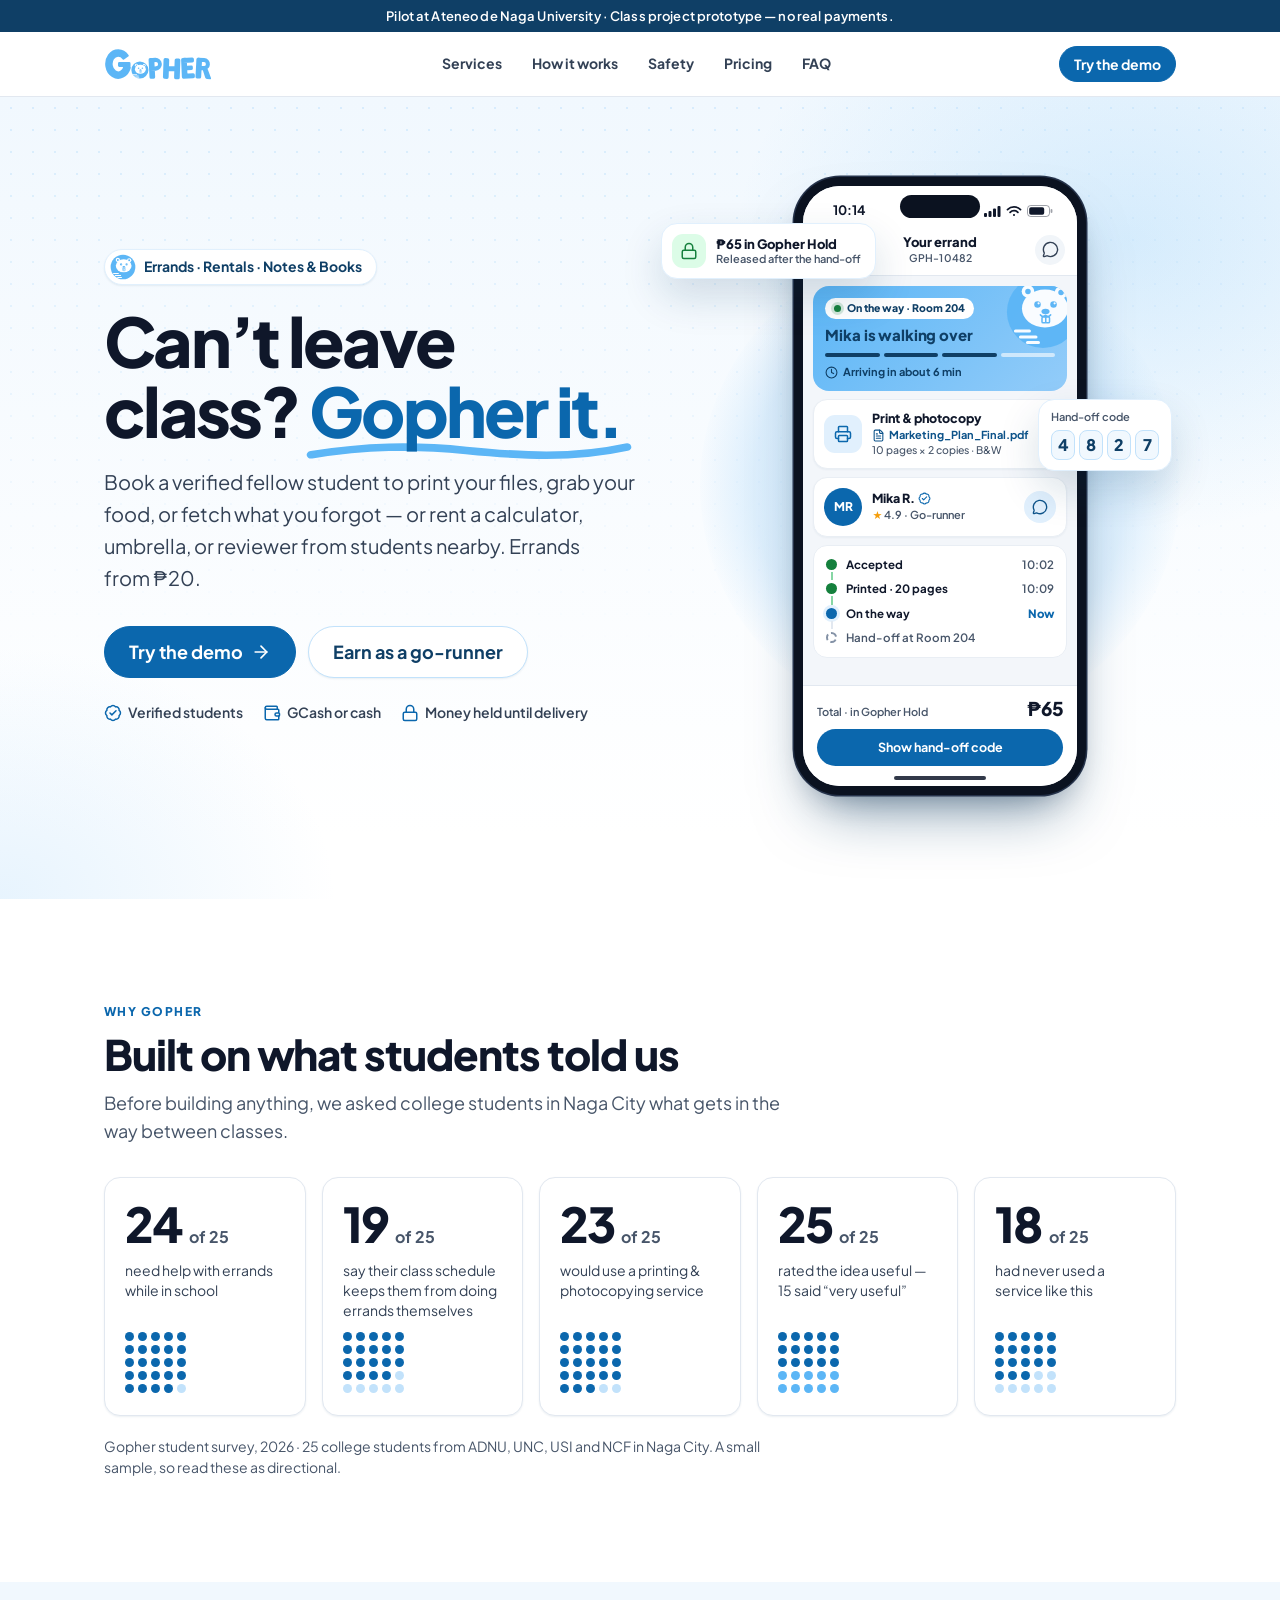
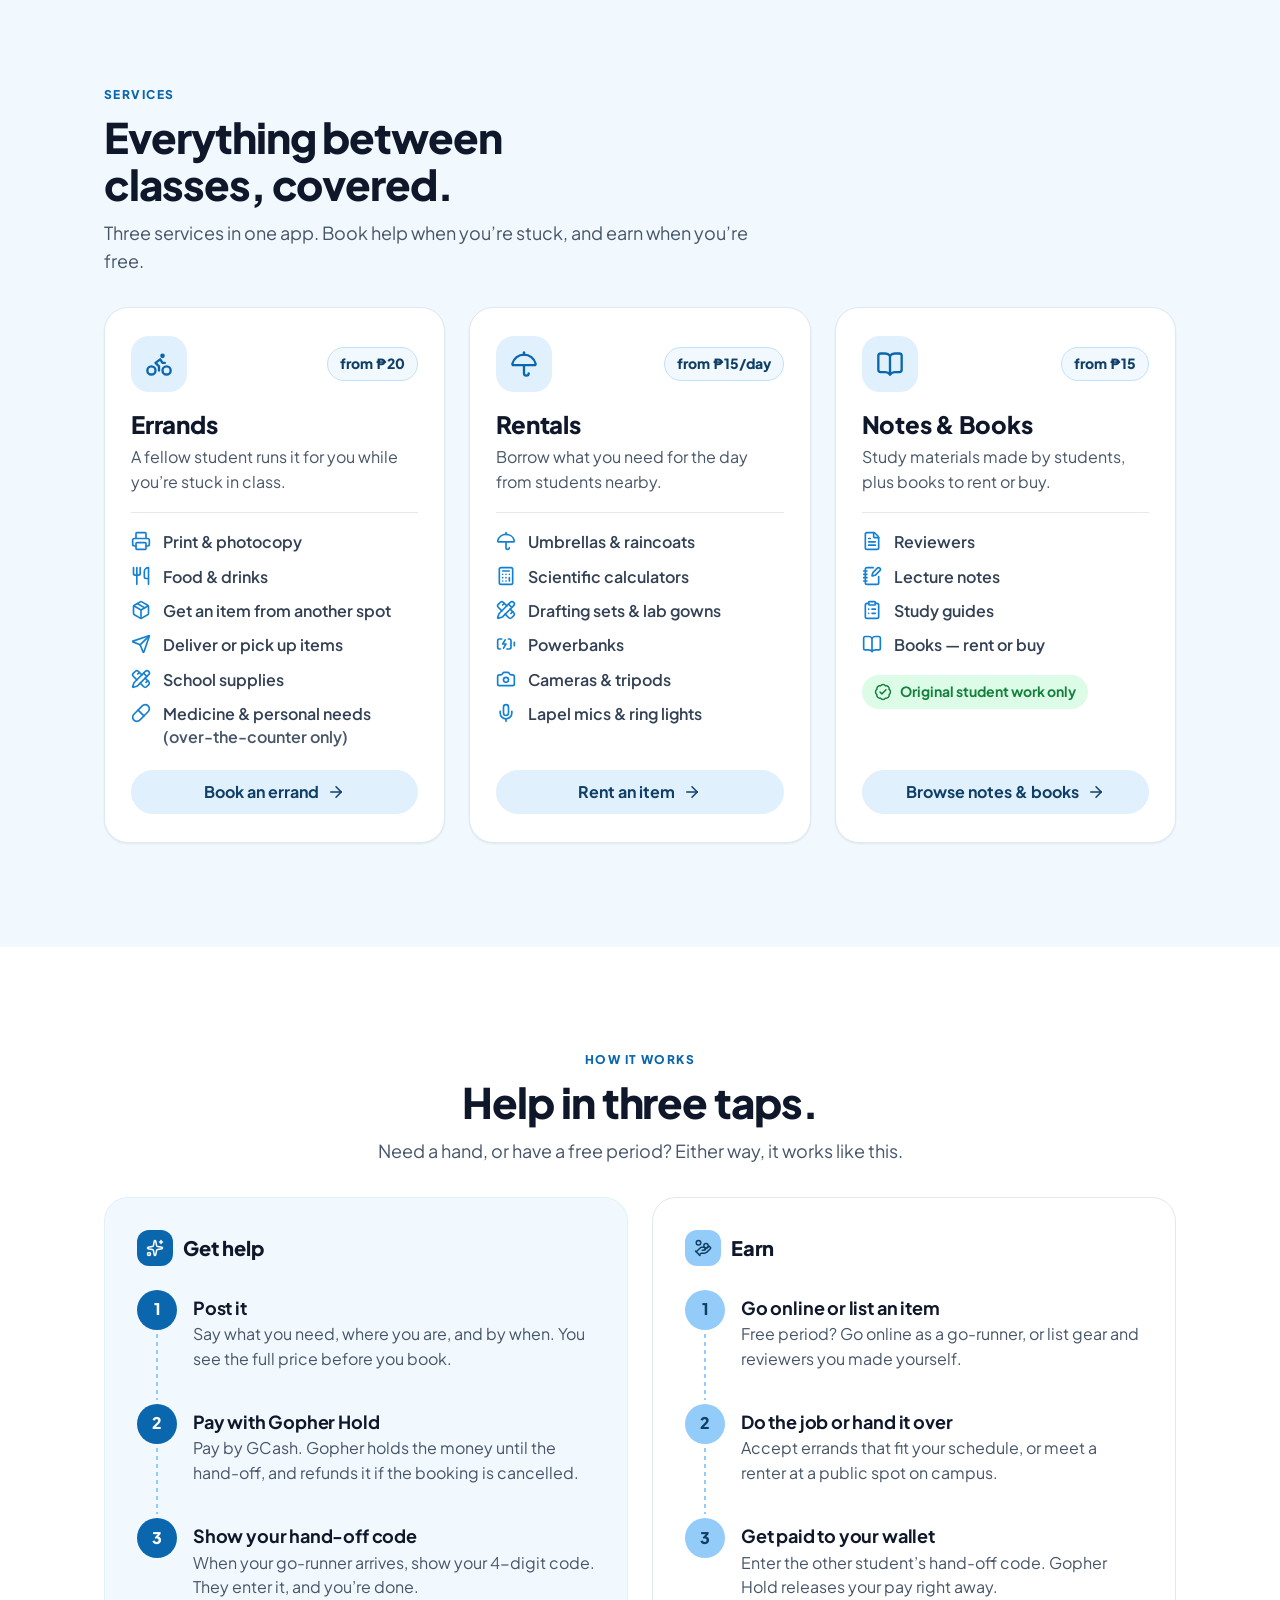
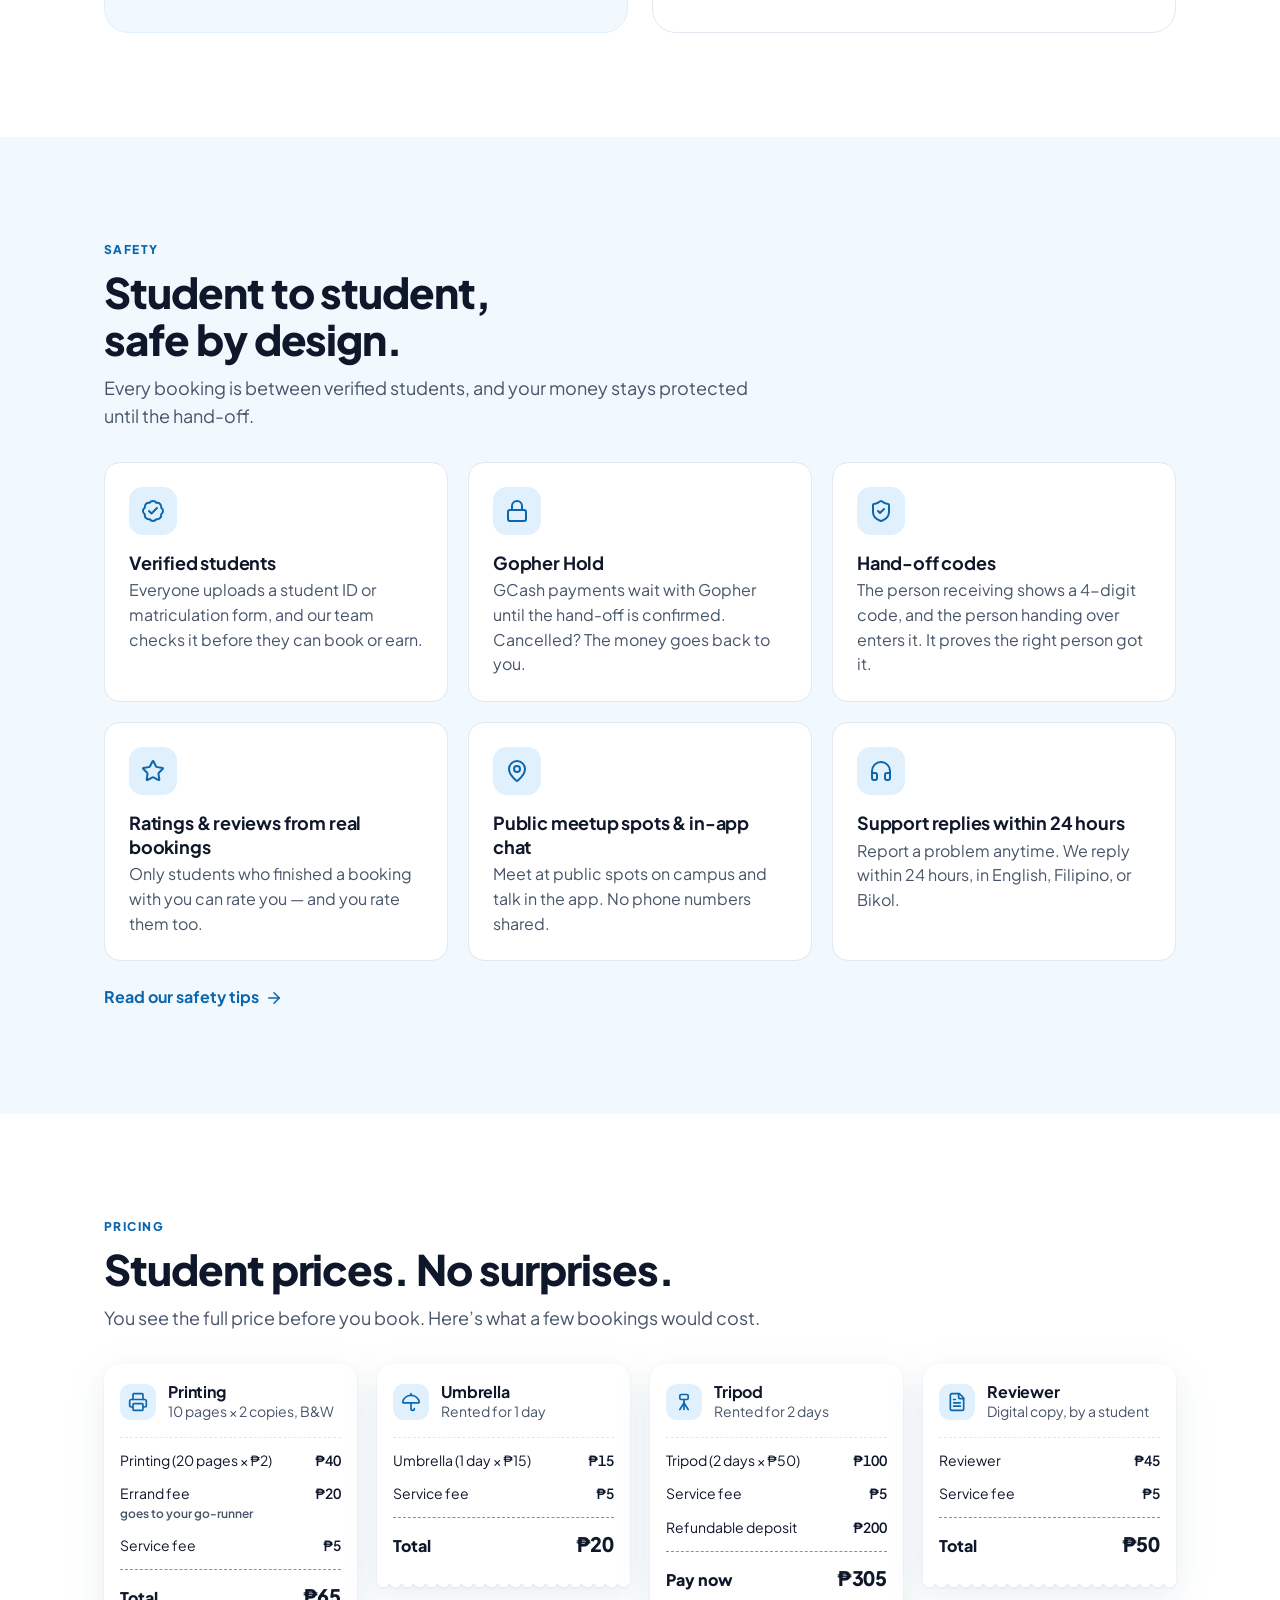
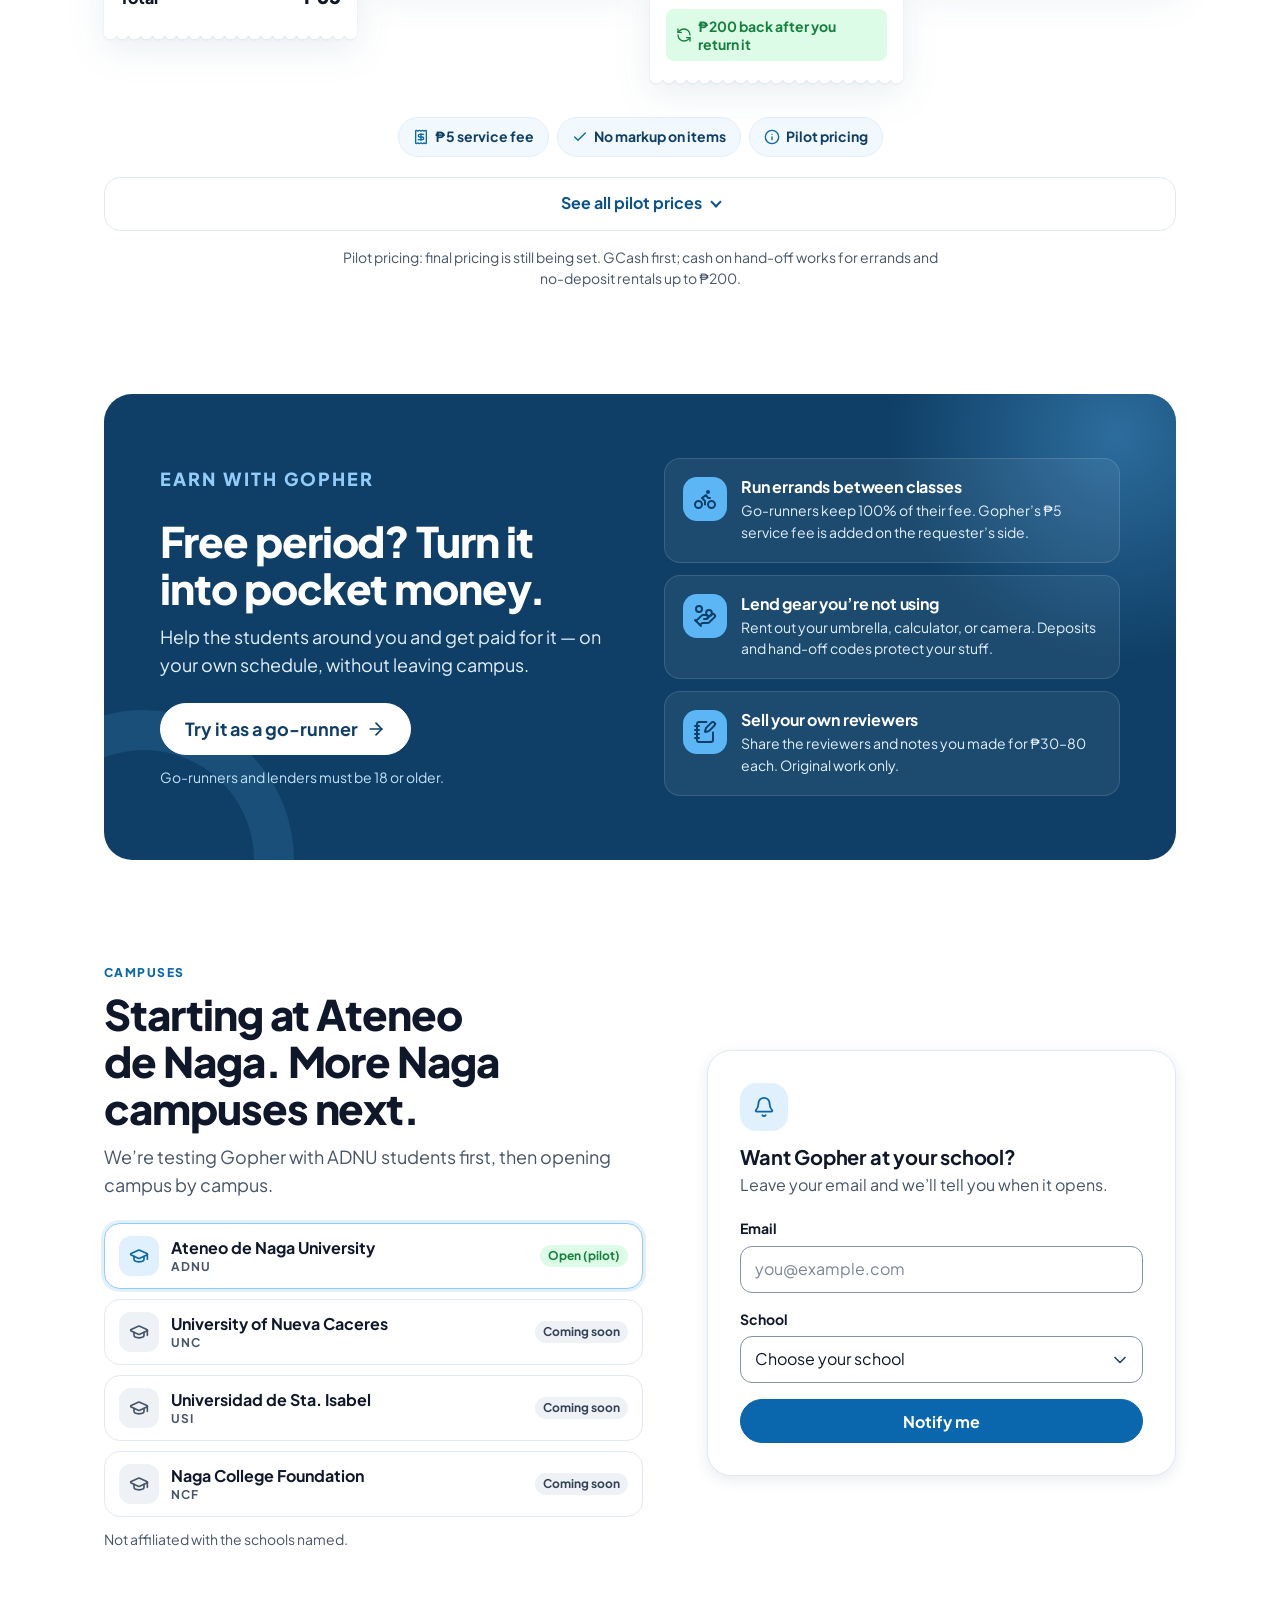
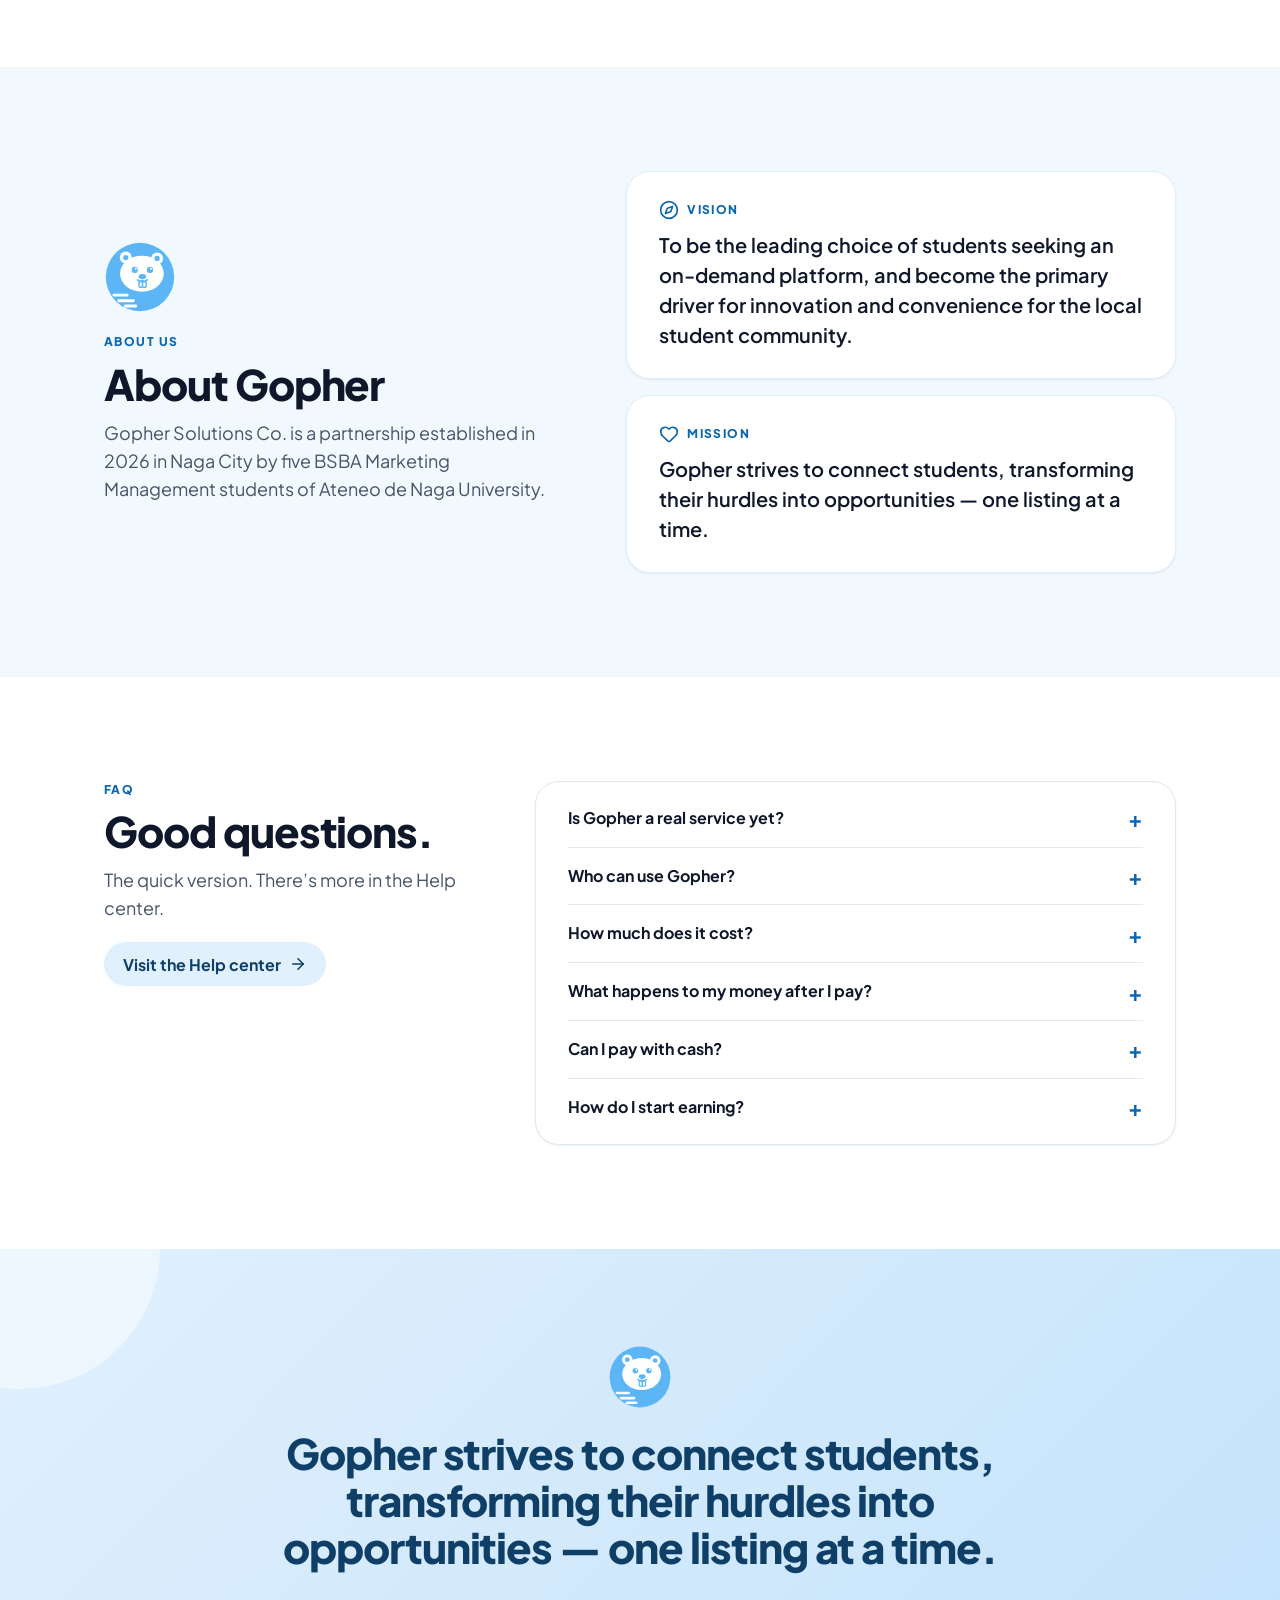
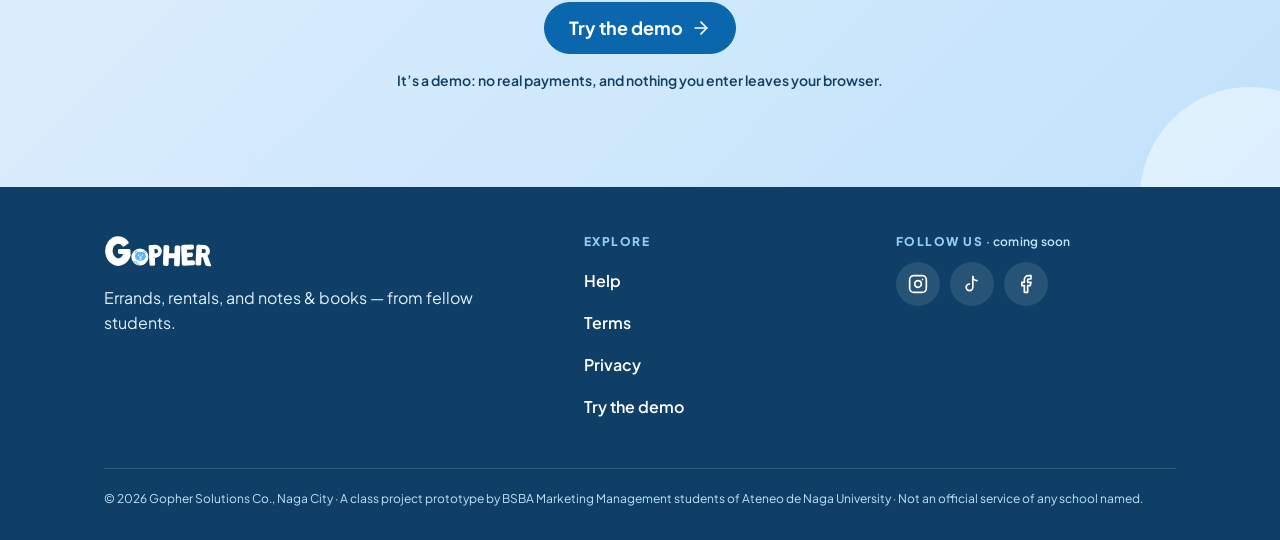
==== index.html @ 2f509bd2 "Add Gopher website and clickable demo Landing page, help center, sample Terms and Privacy (RA 10173)" ====
<!doctype html>
<html lang="en">
<head>
  <meta charset="utf-8">
  <meta name="viewport" content="width=device-width, initial-scale=1, viewport-fit=cover">
  <title>Gopher — errands, rentals &amp; reviewers from fellow students</title>
  <meta name="description" content="Can’t leave class? Book a verified fellow student to print your files, grab your food, or fetch what you forgot — or rent a calculator, umbrella, or reviewer from students nearby. Errands from ₱20. A class project prototype from Naga City.">
  <meta name="theme-color" content="#5CB6F6">
  <meta property="og:type" content="website">
  <meta property="og:site_name" content="Gopher">
  <meta property="og:title" content="Gopher — errands, rentals &amp; reviewers from fellow students">
  <meta property="og:description" content="Book a verified fellow student to print, grab food, or fetch what you forgot — or rent gear and reviewers from students nearby. Errands from ₱20.">
  <meta property="og:image" content="assets/brand/gopher-logo.png">
  <meta property="og:image:alt" content="Gopher logo">
  <link rel="icon" href="assets/favicon.svg" type="image/svg+xml">
  <link rel="alternate icon" href="assets/favicon-32.png" type="image/png">
  <link rel="apple-touch-icon" href="assets/apple-touch-icon.png">
  <script src="js/diag.js"></script>
  <link rel="stylesheet" href="css/tokens.css">
  <link rel="stylesheet" href="css/base.css">
  <link rel="stylesheet" href="css/components.css">
  <link rel="stylesheet" href="css/site.css">
  <noscript><style>.nav-toggle { display: none; } .site-nav { display: block; }</style></noscript>
  <script src="js/site.js" defer></script>
</head>
<body>
  <a class="skip-link" href="#main">Skip to content</a>

  <aside class="topbar" aria-label="Prototype notice">
    <div class="container">
      <p>Pilot at Ateneo de Naga University · Class project prototype — no real payments.</p>
    </div>
  </aside>

  <header class="site-header">
    <div class="container header-inner">
      <a class="brand" href="index.html"><img src="assets/brand/logo.svg" alt="Gopher" width="109" height="32"></a>
      <button class="btn nav-toggle" type="button" aria-expanded="false" aria-controls="site-nav"><svg class="icon" width="22" height="22" viewBox="0 0 24 24" fill="none" stroke="currentColor" stroke-width="2" stroke-linecap="round" stroke-linejoin="round" aria-hidden="true" focusable="false"><path d="M4 5h16"/><path d="M4 12h16"/><path d="M4 19h16"/></svg><span class="sr-only">Menu</span></button>
      <nav class="site-nav" id="site-nav" aria-label="Main">
        <ul>
          <li><a href="#services">Services</a></li>
          <li><a href="#how-it-works">How it works</a></li>
          <li><a href="#safety">Safety</a></li>
          <li><a href="#pricing">Pricing</a></li>
          <li><a href="#faq">FAQ</a></li>
        </ul>
      </nav>
      <a class="btn btn-primary btn-sm header-cta" href="app.html">Try the demo</a>
    </div>
  </header>

  <main id="main">

    <!-- 1. Hero -->
    <section class="hero" aria-labelledby="hero-title">
      <div class="container hero-grid">
        <div class="hero-copy">
          <p class="hero-kicker"><img src="assets/brand/logo-mark.svg" alt="" width="24" height="24"> Errands · Rentals · Notes &amp; Books</p>
          <h1 id="hero-title">Can’t leave class? <span class="hl">Gopher&nbsp;it.</span></h1>
          <p class="hero-sub">Book a verified fellow student to print your files, grab your food, or fetch what you forgot — or rent a calculator, umbrella, or reviewer from students nearby. Errands from&nbsp;₱20.</p>
          <div class="hero-ctas">
            <a class="btn btn-primary btn-lg" href="app.html">Try the demo <svg class="icon" width="20" height="20" viewBox="0 0 24 24" fill="none" stroke="currentColor" stroke-width="2" stroke-linecap="round" stroke-linejoin="round" aria-hidden="true" focusable="false"><path d="M5 12h14"/><path d="m12 5 7 7-7 7"/></svg></a>
            <a class="btn btn-white btn-lg" href="app.html?as=migs">Earn as a go-runner</a>
          </div>
          <ul class="hero-trust">
            <li><svg class="icon" width="18" height="18" viewBox="0 0 24 24" fill="none" stroke="currentColor" stroke-width="2" stroke-linecap="round" stroke-linejoin="round" aria-hidden="true" focusable="false"><path d="M3.85 8.62a4 4 0 0 1 4.78-4.77 4 4 0 0 1 6.74 0 4 4 0 0 1 4.78 4.78 4 4 0 0 1 0 6.74 4 4 0 0 1-4.77 4.78 4 4 0 0 1-6.75 0 4 4 0 0 1-4.78-4.77 4 4 0 0 1 0-6.76Z"/><path d="m16 9-5.5 5.5L8 12"/></svg> Verified students</li>
            <li><svg class="icon" width="18" height="18" viewBox="0 0 24 24" fill="none" stroke="currentColor" stroke-width="2" stroke-linecap="round" stroke-linejoin="round" aria-hidden="true" focusable="false"><path d="M19 7V4a1 1 0 0 0-1-1H5a2 2 0 0 0 0 4h15a1 1 0 0 1 1 1v4h-3a2 2 0 0 0 0 4h3a1 1 0 0 0 1-1v-2a1 1 0 0 0-1-1"/><path d="M3 5v14a2 2 0 0 0 2 2h15a1 1 0 0 0 1-1v-4"/></svg> GCash or cash</li>
            <li><svg class="icon" width="18" height="18" viewBox="0 0 24 24" fill="none" stroke="currentColor" stroke-width="2" stroke-linecap="round" stroke-linejoin="round" aria-hidden="true" focusable="false"><rect width="18" height="11" x="3" y="11" rx="2" ry="2"/><path d="M7 11V7a5 5 0 0 1 10 0v4"/></svg> Money held until delivery</li>
          </ul>
        </div>

        <div class="hero-visual" aria-hidden="true">
          <div class="phone">
            <div class="phone-screen">
              <div class="ph-statusbar">
                <span>10:14</span>
                <span class="ph-sys">
                  <svg width="17" height="11" viewBox="0 0 17 11" fill="currentColor"><rect x="0" y="7" width="3" height="4" rx="1"/><rect x="4.5" y="5" width="3" height="6" rx="1"/><rect x="9" y="2.5" width="3" height="8.5" rx="1"/><rect x="13.5" y="0" width="3" height="11" rx="1"/></svg>
                  <svg width="16" height="12" viewBox="0 0 16 12" fill="none" stroke="currentColor" stroke-width="1.8" stroke-linecap="round"><path d="M1.5 4.6a9.2 9.2 0 0 1 13 0"/><path d="M4.1 7.3a5.4 5.4 0 0 1 7.8 0"/><circle cx="8" cy="10" r="1.1" fill="currentColor" stroke="none"/></svg>
                  <svg width="26" height="12" viewBox="0 0 26 12"><rect x="0.5" y="0.5" width="22" height="11" rx="3.2" fill="none" stroke="currentColor" opacity=".4"/><rect x="2.2" y="2.2" width="15" height="7.6" rx="1.8" fill="currentColor"/><rect x="23.6" y="4" width="1.8" height="4" rx=".9" fill="currentColor" opacity=".4"/></svg>
                </span>
              </div>

              <div class="ph-appbar">
                <span class="ph-iconbtn"><svg class="icon" width="18" height="18" viewBox="0 0 24 24" fill="none" stroke="currentColor" stroke-width="2" stroke-linecap="round" stroke-linejoin="round" aria-hidden="true" focusable="false"><path d="m15 18-6-6 6-6"/></svg></span>
                <div class="ph-appbar-title">
                  <strong>Your errand</strong>
                  <span>GPH-10482</span>
                </div>
                <span class="ph-iconbtn"><svg class="icon" width="17" height="17" viewBox="0 0 24 24" fill="none" stroke="currentColor" stroke-width="2" stroke-linecap="round" stroke-linejoin="round" aria-hidden="true" focusable="false"><path d="M2.992 16.342a2 2 0 0 1 .094 1.167l-1.065 3.29a1 1 0 0 0 1.236 1.168l3.413-.998a2 2 0 0 1 1.099.092 10 10 0 1 0-4.777-4.719"/></svg></span>
              </div>

              <div class="ph-body">
                <div class="ph-hero-card">
                  <span class="ph-live"><i></i>On the way · Room 204</span>
                  <strong class="ph-hero-title">Mika is walking over</strong>
                  <span class="ph-steps"><i class="on"></i><i class="on"></i><i class="on"></i><i></i></span>
                  <span class="ph-eta"><svg class="icon" width="13" height="13" viewBox="0 0 24 24" fill="none" stroke="currentColor" stroke-width="2" stroke-linecap="round" stroke-linejoin="round" aria-hidden="true" focusable="false"><circle cx="12" cy="12" r="10"/><path d="M12 6v6l4 2"/></svg> Arriving in about 6 min</span>
                </div>

                <div class="ph-card ph-order">
                  <span class="ph-tile"><svg class="icon" width="18" height="18" viewBox="0 0 24 24" fill="none" stroke="currentColor" stroke-width="2" stroke-linecap="round" stroke-linejoin="round" aria-hidden="true" focusable="false"><path d="M6 18H4a2 2 0 0 1-2-2v-5a2 2 0 0 1 2-2h16a2 2 0 0 1 2 2v5a2 2 0 0 1-2 2h-2"/><path d="M6 9V3a1 1 0 0 1 1-1h10a1 1 0 0 1 1 1v6"/><rect x="6" y="14" width="12" height="8" rx="1"/></svg></span>
                  <div class="ph-order-text">
                    <strong>Print &amp; photocopy</strong>
                    <span class="ph-file"><svg class="icon" width="13" height="13" viewBox="0 0 24 24" fill="none" stroke="currentColor" stroke-width="2" stroke-linecap="round" stroke-linejoin="round" aria-hidden="true" focusable="false"><path d="M6 22a2 2 0 0 1-2-2V4a2 2 0 0 1 2-2h8a2.4 2.4 0 0 1 1.704.706l3.588 3.588A2.4 2.4 0 0 1 20 8v12a2 2 0 0 1-2 2z"/><path d="M14 2v5a1 1 0 0 0 1 1h5"/><path d="M10 9H8"/><path d="M16 13H8"/><path d="M16 17H8"/></svg> Marketing_Plan_Final.pdf</span>
                    <span class="ph-meta">10 pages × 2 copies · B&amp;W</span>
                  </div>
                </div>

                <div class="ph-card ph-runner">
                  <span class="ph-avatar">MR</span>
                  <div class="ph-runner-text">
                    <strong>Mika R. <span class="ph-verified"><svg class="icon" width="13" height="13" viewBox="0 0 24 24" fill="none" stroke="currentColor" stroke-width="2" stroke-linecap="round" stroke-linejoin="round" aria-hidden="true" focusable="false"><path d="M3.85 8.62a4 4 0 0 1 4.78-4.77 4 4 0 0 1 6.74 0 4 4 0 0 1 4.78 4.78 4 4 0 0 1 0 6.74 4 4 0 0 1-4.77 4.78 4 4 0 0 1-6.75 0 4 4 0 0 1-4.78-4.77 4 4 0 0 1 0-6.76Z"/><path d="m16 9-5.5 5.5L8 12"/></svg></span></strong>
                    <span><span class="ph-star">★</span> 4.9 · Go-runner</span>
                  </div>
                  <span class="ph-chat"><svg class="icon" width="16" height="16" viewBox="0 0 24 24" fill="none" stroke="currentColor" stroke-width="2" stroke-linecap="round" stroke-linejoin="round" aria-hidden="true" focusable="false"><path d="M2.992 16.342a2 2 0 0 1 .094 1.167l-1.065 3.29a1 1 0 0 0 1.236 1.168l3.413-.998a2 2 0 0 1 1.099.092 10 10 0 1 0-4.777-4.719"/></svg></span>
                </div>

                <ol class="ph-timeline">
                  <li class="done"><span>Accepted</span><time>10:02</time></li>
                  <li class="done"><span>Printed · 20 pages</span><time>10:09</time></li>
                  <li class="now"><span>On the way</span><time>Now</time></li>
                  <li class="next"><span>Hand-off at Room 204</span></li>
                </ol>
              </div>

              <div class="ph-footer">
                <div class="ph-total">
                  <span>Total · in Gopher Hold</span>
                  <strong>₱65</strong>
                </div>
                <span class="ph-button">Show hand-off code</span>
              </div>
            </div>
          </div>

          <div class="float-card float-hold">
            <span class="float-icon"><svg class="icon" width="18" height="18" viewBox="0 0 24 24" fill="none" stroke="currentColor" stroke-width="2" stroke-linecap="round" stroke-linejoin="round" aria-hidden="true" focusable="false"><rect width="18" height="11" x="3" y="11" rx="2" ry="2"/><path d="M7 11V7a5 5 0 0 1 10 0v4"/></svg></span>
            <span><strong>₱65 in Gopher Hold</strong><small>Released after the hand-off</small></span>
          </div>
          <div class="float-card float-code">
            <small>Hand-off code</small>
            <span class="code-digits"><b>4</b><b>8</b><b>2</b><b>7</b></span>
          </div>
        </div>
      </div>
    </section>

    <!-- 2. Survey -->
    <section class="section" id="survey" aria-labelledby="survey-title">
      <div class="container">
        <div class="section-head">
          <p class="eyebrow">Why Gopher</p>
          <h2 id="survey-title">Built on what students told us</h2>
          <p class="lead">Before building anything, we asked college students in Naga City what gets in the way between classes.</p>
        </div>
        <ul class="stats">
          <li class="stat">
            <p class="stat-num">24 <span>of 25</span></p>
            <p class="stat-label">need help with errands while in school</p>
            <span class="dots" aria-hidden="true"><i class="on"></i><i class="on"></i><i class="on"></i><i class="on"></i><i class="on"></i><i class="on"></i><i class="on"></i><i class="on"></i><i class="on"></i><i class="on"></i><i class="on"></i><i class="on"></i><i class="on"></i><i class="on"></i><i class="on"></i><i class="on"></i><i class="on"></i><i class="on"></i><i class="on"></i><i class="on"></i><i class="on"></i><i class="on"></i><i class="on"></i><i class="on"></i><i></i></span>
          </li>
          <li class="stat">
            <p class="stat-num">19 <span>of 25</span></p>
            <p class="stat-label">say their class schedule keeps them from doing errands themselves</p>
            <span class="dots" aria-hidden="true"><i class="on"></i><i class="on"></i><i class="on"></i><i class="on"></i><i class="on"></i><i class="on"></i><i class="on"></i><i class="on"></i><i class="on"></i><i class="on"></i><i class="on"></i><i class="on"></i><i class="on"></i><i class="on"></i><i class="on"></i><i class="on"></i><i class="on"></i><i class="on"></i><i class="on"></i><i></i><i></i><i></i><i></i><i></i><i></i></span>
          </li>
          <li class="stat">
            <p class="stat-num">23 <span>of 25</span></p>
            <p class="stat-label">would use a printing &amp; photocopying service</p>
            <span class="dots" aria-hidden="true"><i class="on"></i><i class="on"></i><i class="on"></i><i class="on"></i><i class="on"></i><i class="on"></i><i class="on"></i><i class="on"></i><i class="on"></i><i class="on"></i><i class="on"></i><i class="on"></i><i class="on"></i><i class="on"></i><i class="on"></i><i class="on"></i><i class="on"></i><i class="on"></i><i class="on"></i><i class="on"></i><i class="on"></i><i class="on"></i><i class="on"></i><i></i><i></i></span>
          </li>
          <li class="stat">
            <p class="stat-num">25 <span>of 25</span></p>
            <p class="stat-label">rated the idea useful — 15 said “very useful”</p>
            <span class="dots" aria-hidden="true"><i class="on"></i><i class="on"></i><i class="on"></i><i class="on"></i><i class="on"></i><i class="on"></i><i class="on"></i><i class="on"></i><i class="on"></i><i class="on"></i><i class="on"></i><i class="on"></i><i class="on"></i><i class="on"></i><i class="on"></i><i class="on2"></i><i class="on2"></i><i class="on2"></i><i class="on2"></i><i class="on2"></i><i class="on2"></i><i class="on2"></i><i class="on2"></i><i class="on2"></i><i class="on2"></i></span>
          </li>
          <li class="stat">
            <p class="stat-num">18 <span>of 25</span></p>
            <p class="stat-label">had never used a service like this</p>
            <span class="dots" aria-hidden="true"><i class="on"></i><i class="on"></i><i class="on"></i><i class="on"></i><i class="on"></i><i class="on"></i><i class="on"></i><i class="on"></i><i class="on"></i><i class="on"></i><i class="on"></i><i class="on"></i><i class="on"></i><i class="on"></i><i class="on"></i><i class="on"></i><i class="on"></i><i class="on"></i><i></i><i></i><i></i><i></i><i></i><i></i><i></i></span>
          </li>
        </ul>
        <p class="footnote">Gopher student survey, 2026 · 25 college students from ADNU, UNC, USI and NCF in Naga City. A small sample, so read these as directional.</p>
      </div>
    </section>

    <!-- 3. Services -->
    <section class="section section-tint" id="services" aria-labelledby="services-title">
      <div class="container">
        <div class="section-head">
          <p class="eyebrow">Services</p>
          <h2 id="services-title">Everything between classes, covered.</h2>
          <p class="lead">Three services in one app. Book help when you’re stuck, and earn when you’re free.</p>
        </div>
        <div class="services">
          <article class="service">
            <div class="service-top">
              <span class="service-icon"><svg class="icon" width="28" height="28" viewBox="0 0 24 24" fill="none" stroke="currentColor" stroke-width="2" stroke-linecap="round" stroke-linejoin="round" aria-hidden="true" focusable="false"><circle cx="18.5" cy="17.5" r="3.5"/><circle cx="5.5" cy="17.5" r="3.5"/><circle cx="15" cy="5" r="1"/><path d="M12 17.5V14l-3-3 4-3 2 3h2"/></svg></span>
              <span class="price-tag">from ₱20</span>
            </div>
            <h3>Errands</h3>
            <p class="service-desc">A fellow student runs it for you while you’re stuck in class.</p>
            <ul class="service-list">
              <li><svg class="icon" width="20" height="20" viewBox="0 0 24 24" fill="none" stroke="currentColor" stroke-width="2" stroke-linecap="round" stroke-linejoin="round" aria-hidden="true" focusable="false"><path d="M6 18H4a2 2 0 0 1-2-2v-5a2 2 0 0 1 2-2h16a2 2 0 0 1 2 2v5a2 2 0 0 1-2 2h-2"/><path d="M6 9V3a1 1 0 0 1 1-1h10a1 1 0 0 1 1 1v6"/><rect x="6" y="14" width="12" height="8" rx="1"/></svg> Print &amp; photocopy</li>
              <li><svg class="icon" width="20" height="20" viewBox="0 0 24 24" fill="none" stroke="currentColor" stroke-width="2" stroke-linecap="round" stroke-linejoin="round" aria-hidden="true" focusable="false"><path d="M3 2v7c0 1.1.9 2 2 2h4a2 2 0 0 0 2-2V2"/><path d="M7 2v20"/><path d="M21 15V2a5 5 0 0 0-5 5v6c0 1.1.9 2 2 2h3Zm0 0v7"/></svg> Food &amp; drinks</li>
              <li><svg class="icon" width="20" height="20" viewBox="0 0 24 24" fill="none" stroke="currentColor" stroke-width="2" stroke-linecap="round" stroke-linejoin="round" aria-hidden="true" focusable="false"><path d="M11 21.73a2 2 0 0 0 2 0l7-4A2 2 0 0 0 21 16V8a2 2 0 0 0-1-1.73l-7-4a2 2 0 0 0-2 0l-7 4A2 2 0 0 0 3 8v8a2 2 0 0 0 1 1.73z"/><path d="M12 22V12"/><polyline points="3.29 7 12 12 20.71 7"/><path d="m7.5 4.27 9 5.15"/></svg> Get an item from another spot</li>
              <li><svg class="icon" width="20" height="20" viewBox="0 0 24 24" fill="none" stroke="currentColor" stroke-width="2" stroke-linecap="round" stroke-linejoin="round" aria-hidden="true" focusable="false"><path d="M14.536 21.686a.5.5 0 0 0 .937-.024l6.5-19a.496.496 0 0 0-.635-.635l-19 6.5a.5.5 0 0 0-.024.937l7.93 3.18a2 2 0 0 1 1.112 1.11z"/><path d="m21.854 2.147-10.94 10.939"/></svg> Deliver or pick up items</li>
              <li><svg class="icon" width="20" height="20" viewBox="0 0 24 24" fill="none" stroke="currentColor" stroke-width="2" stroke-linecap="round" stroke-linejoin="round" aria-hidden="true" focusable="false"><path d="M13 7 8.7 2.7a2.41 2.41 0 0 0-3.4 0L2.7 5.3a2.41 2.41 0 0 0 0 3.4L7 13"/><path d="m8 6 2-2"/><path d="m18 16 2-2"/><path d="m17 11 4.3 4.3c.94.94.94 2.46 0 3.4l-2.6 2.6c-.94.94-2.46.94-3.4 0L11 17"/><path d="M21.174 6.812a1 1 0 0 0-3.986-3.987L3.842 16.174a2 2 0 0 0-.5.83l-1.321 4.352a.5.5 0 0 0 .623.622l4.353-1.32a2 2 0 0 0 .83-.497z"/><path d="m15 5 4 4"/></svg> School supplies</li>
              <li><svg class="icon" width="20" height="20" viewBox="0 0 24 24" fill="none" stroke="currentColor" stroke-width="2" stroke-linecap="round" stroke-linejoin="round" aria-hidden="true" focusable="false"><path d="m10.5 20.5 10-10a4.95 4.95 0 1 0-7-7l-10 10a4.95 4.95 0 1 0 7 7Z"/><path d="m8.5 8.5 7 7"/></svg> <span>Medicine &amp; personal needs <span class="muted nowrap">(over-the-counter only)</span></span></li>
            </ul>
            <a class="btn btn-soft btn-block" href="app.html#/errand/new">Book an errand <svg class="icon" width="18" height="18" viewBox="0 0 24 24" fill="none" stroke="currentColor" stroke-width="2" stroke-linecap="round" stroke-linejoin="round" aria-hidden="true" focusable="false"><path d="M5 12h14"/><path d="m12 5 7 7-7 7"/></svg></a>
          </article>

          <article class="service">
            <div class="service-top">
              <span class="service-icon"><svg class="icon" width="28" height="28" viewBox="0 0 24 24" fill="none" stroke="currentColor" stroke-width="2" stroke-linecap="round" stroke-linejoin="round" aria-hidden="true" focusable="false"><path d="M12 13v7a2 2 0 0 0 4 0"/><path d="M12 2v2"/><path d="M20.992 13a1 1 0 0 0 .97-1.274 10.284 10.284 0 0 0-19.923 0A1 1 0 0 0 3 13z"/></svg></span>
              <span class="price-tag">from ₱15/day</span>
            </div>
            <h3>Rentals</h3>
            <p class="service-desc">Borrow what you need for the day from students nearby.</p>
            <ul class="service-list">
              <li><svg class="icon" width="20" height="20" viewBox="0 0 24 24" fill="none" stroke="currentColor" stroke-width="2" stroke-linecap="round" stroke-linejoin="round" aria-hidden="true" focusable="false"><path d="M12 13v7a2 2 0 0 0 4 0"/><path d="M12 2v2"/><path d="M20.992 13a1 1 0 0 0 .97-1.274 10.284 10.284 0 0 0-19.923 0A1 1 0 0 0 3 13z"/></svg> Umbrellas &amp; raincoats</li>
              <li><svg class="icon" width="20" height="20" viewBox="0 0 24 24" fill="none" stroke="currentColor" stroke-width="2" stroke-linecap="round" stroke-linejoin="round" aria-hidden="true" focusable="false"><rect width="16" height="20" x="4" y="2" rx="2"/><line x1="8" x2="16" y1="6" y2="6"/><line x1="16" x2="16" y1="14" y2="18"/><path d="M16 10h.01"/><path d="M12 10h.01"/><path d="M8 10h.01"/><path d="M12 14h.01"/><path d="M8 14h.01"/><path d="M12 18h.01"/><path d="M8 18h.01"/></svg> Scientific calculators</li>
              <li><svg class="icon" width="20" height="20" viewBox="0 0 24 24" fill="none" stroke="currentColor" stroke-width="2" stroke-linecap="round" stroke-linejoin="round" aria-hidden="true" focusable="false"><path d="M13 7 8.7 2.7a2.41 2.41 0 0 0-3.4 0L2.7 5.3a2.41 2.41 0 0 0 0 3.4L7 13"/><path d="m8 6 2-2"/><path d="m18 16 2-2"/><path d="m17 11 4.3 4.3c.94.94.94 2.46 0 3.4l-2.6 2.6c-.94.94-2.46.94-3.4 0L11 17"/><path d="M21.174 6.812a1 1 0 0 0-3.986-3.987L3.842 16.174a2 2 0 0 0-.5.83l-1.321 4.352a.5.5 0 0 0 .623.622l4.353-1.32a2 2 0 0 0 .83-.497z"/><path d="m15 5 4 4"/></svg> Drafting sets &amp; lab gowns</li>
              <li><svg class="icon" width="20" height="20" viewBox="0 0 24 24" fill="none" stroke="currentColor" stroke-width="2" stroke-linecap="round" stroke-linejoin="round" aria-hidden="true" focusable="false"><path d="m11 7-3 5h4l-3 5"/><path d="M14.856 6H16a2 2 0 0 1 2 2v8a2 2 0 0 1-2 2h-2.935"/><path d="M22 14v-4"/><path d="M5.14 18H4a2 2 0 0 1-2-2V8a2 2 0 0 1 2-2h2.936"/></svg> Powerbanks</li>
              <li><svg class="icon" width="20" height="20" viewBox="0 0 24 24" fill="none" stroke="currentColor" stroke-width="2" stroke-linecap="round" stroke-linejoin="round" aria-hidden="true" focusable="false"><path d="M13.997 4a2 2 0 0 1 1.76 1.05l.486.9A2 2 0 0 0 18.003 7H20a2 2 0 0 1 2 2v9a2 2 0 0 1-2 2H4a2 2 0 0 1-2-2V9a2 2 0 0 1 2-2h1.997a2 2 0 0 0 1.759-1.048l.489-.904A2 2 0 0 1 10.004 4z"/><circle cx="12" cy="13" r="3"/></svg> Cameras &amp; tripods</li>
              <li><svg class="icon" width="20" height="20" viewBox="0 0 24 24" fill="none" stroke="currentColor" stroke-width="2" stroke-linecap="round" stroke-linejoin="round" aria-hidden="true" focusable="false"><path d="M12 19v3"/><path d="M19 10v2a7 7 0 0 1-14 0v-2"/><rect x="9" y="2" width="6" height="13" rx="3"/></svg> Lapel mics &amp; ring lights</li>
            </ul>
            <a class="btn btn-soft btn-block" href="app.html#/explore?tab=rentals">Rent an item <svg class="icon" width="18" height="18" viewBox="0 0 24 24" fill="none" stroke="currentColor" stroke-width="2" stroke-linecap="round" stroke-linejoin="round" aria-hidden="true" focusable="false"><path d="M5 12h14"/><path d="m12 5 7 7-7 7"/></svg></a>
          </article>

          <article class="service">
            <div class="service-top">
              <span class="service-icon"><svg class="icon" width="28" height="28" viewBox="0 0 24 24" fill="none" stroke="currentColor" stroke-width="2" stroke-linecap="round" stroke-linejoin="round" aria-hidden="true" focusable="false"><path d="M12 5v16"/><path d="M20.001 19A2 2 0 0022 17V5a2 2 0 00-1.999-2L16 3.002A5 5 0 0012 5a5 5 0 00-4-2H4a2 2 0 00-2 2v12a2 2 0 001.999 2H8a5 5 0 014 2 5 5 0 014-2z"/></svg></span>
              <span class="price-tag">from ₱15</span>
            </div>
            <h3>Notes &amp; Books</h3>
            <p class="service-desc">Study materials made by students, plus books to rent or buy.</p>
            <ul class="service-list">
              <li><svg class="icon" width="20" height="20" viewBox="0 0 24 24" fill="none" stroke="currentColor" stroke-width="2" stroke-linecap="round" stroke-linejoin="round" aria-hidden="true" focusable="false"><path d="M6 22a2 2 0 0 1-2-2V4a2 2 0 0 1 2-2h8a2.4 2.4 0 0 1 1.704.706l3.588 3.588A2.4 2.4 0 0 1 20 8v12a2 2 0 0 1-2 2z"/><path d="M14 2v5a1 1 0 0 0 1 1h5"/><path d="M10 9H8"/><path d="M16 13H8"/><path d="M16 17H8"/></svg> Reviewers</li>
              <li><svg class="icon" width="20" height="20" viewBox="0 0 24 24" fill="none" stroke="currentColor" stroke-width="2" stroke-linecap="round" stroke-linejoin="round" aria-hidden="true" focusable="false"><path d="M13.4 2H6a2 2 0 0 0-2 2v16a2 2 0 0 0 2 2h12a2 2 0 0 0 2-2v-7.4"/><path d="M2 6h4"/><path d="M2 10h4"/><path d="M2 14h4"/><path d="M2 18h4"/><path d="M21.378 5.626a1 1 0 1 0-3.004-3.004l-5.01 5.012a2 2 0 0 0-.506.854l-.837 2.87a.5.5 0 0 0 .62.62l2.87-.837a2 2 0 0 0 .854-.506z"/></svg> Lecture notes</li>
              <li><svg class="icon" width="20" height="20" viewBox="0 0 24 24" fill="none" stroke="currentColor" stroke-width="2" stroke-linecap="round" stroke-linejoin="round" aria-hidden="true" focusable="false"><rect width="8" height="4" x="8" y="2" rx="1" ry="1"/><path d="M16 4h2a2 2 0 0 1 2 2v14a2 2 0 0 1-2 2H6a2 2 0 0 1-2-2V6a2 2 0 0 1 2-2h2"/><path d="M12 11h4"/><path d="M12 16h4"/><path d="M8 11h.01"/><path d="M8 16h.01"/></svg> Study guides</li>
              <li><svg class="icon" width="20" height="20" viewBox="0 0 24 24" fill="none" stroke="currentColor" stroke-width="2" stroke-linecap="round" stroke-linejoin="round" aria-hidden="true" focusable="false"><path d="M12 5v16"/><path d="M20.001 19A2 2 0 0022 17V5a2 2 0 00-1.999-2L16 3.002A5 5 0 0012 5a5 5 0 00-4-2H4a2 2 0 00-2 2v12a2 2 0 001.999 2H8a5 5 0 014 2 5 5 0 014-2z"/></svg> Books — rent or buy</li>
            </ul>
            <p class="service-note"><svg class="icon" width="18" height="18" viewBox="0 0 24 24" fill="none" stroke="currentColor" stroke-width="2" stroke-linecap="round" stroke-linejoin="round" aria-hidden="true" focusable="false"><path d="M3.85 8.62a4 4 0 0 1 4.78-4.77 4 4 0 0 1 6.74 0 4 4 0 0 1 4.78 4.78 4 4 0 0 1 0 6.74 4 4 0 0 1-4.77 4.78 4 4 0 0 1-6.75 0 4 4 0 0 1-4.78-4.77 4 4 0 0 1 0-6.76Z"/><path d="m16 9-5.5 5.5L8 12"/></svg> Original student work only</p>
            <a class="btn btn-soft btn-block" href="app.html#/explore?tab=notes">Browse notes &amp; books <svg class="icon" width="18" height="18" viewBox="0 0 24 24" fill="none" stroke="currentColor" stroke-width="2" stroke-linecap="round" stroke-linejoin="round" aria-hidden="true" focusable="false"><path d="M5 12h14"/><path d="m12 5 7 7-7 7"/></svg></a>
          </article>
        </div>
      </div>
    </section>

    <!-- 4. How it works -->
    <section class="section" id="how-it-works" aria-labelledby="how-title">
      <div class="container">
        <div class="section-head section-head-center">
          <p class="eyebrow">How it works</p>
          <h2 id="how-title">Help in three taps.</h2>
          <p class="lead">Need a hand, or have a free period? Either way, it works like this.</p>
        </div>
        <div class="how">
          <div class="how-col how-get">
            <h3 class="how-title"><span class="how-badge"><svg class="icon" width="18" height="18" viewBox="0 0 24 24" fill="none" stroke="currentColor" stroke-width="2" stroke-linecap="round" stroke-linejoin="round" aria-hidden="true" focusable="false"><path d="M11.017 2.814a1 1 0 0 1 1.966 0l1.051 5.558a2 2 0 0 0 1.594 1.594l5.558 1.051a1 1 0 0 1 0 1.966l-5.558 1.051a2 2 0 0 0-1.594 1.594l-1.051 5.558a1 1 0 0 1-1.966 0l-1.051-5.558a2 2 0 0 0-1.594-1.594l-5.558-1.051a1 1 0 0 1 0-1.966l5.558-1.051a2 2 0 0 0 1.594-1.594z"/><path d="M20 2v4"/><path d="M22 4h-4"/><circle cx="4" cy="20" r="2"/></svg></span> Get help</h3>
            <ol class="steps">
              <li>
                <span class="step-num">1</span>
                <div>
                  <h4>Post it</h4>
                  <p>Say what you need, where you are, and by when. You see the full price before you book.</p>
                </div>
              </li>
              <li>
                <span class="step-num">2</span>
                <div>
                  <h4>Pay with Gopher Hold</h4>
                  <p>Pay by GCash. Gopher holds the money until the hand-off, and refunds it if the booking is cancelled.</p>
                </div>
              </li>
              <li>
                <span class="step-num">3</span>
                <div>
                  <h4>Show your hand-off code</h4>
                  <p>When your go-runner arrives, show your 4-digit code. They enter it, and you’re done.</p>
                </div>
              </li>
            </ol>
          </div>
          <div class="how-col how-earn">
            <h3 class="how-title"><span class="how-badge"><svg class="icon" width="18" height="18" viewBox="0 0 24 24" fill="none" stroke="currentColor" stroke-width="2" stroke-linecap="round" stroke-linejoin="round" aria-hidden="true" focusable="false"><path d="M11 15h2a2 2 0 1 0 0-4h-3c-.6 0-1.1.2-1.4.6L3 17"/><path d="m7 21 1.6-1.4c.3-.4.8-.6 1.4-.6h4c1.1 0 2.1-.4 2.8-1.2l4.6-4.4a2 2 0 0 0-2.75-2.91l-4.2 3.9"/><path d="m2 16 6 6"/><circle cx="16" cy="9" r="2.9"/><circle cx="6" cy="5" r="3"/></svg></span> Earn</h3>
            <ol class="steps">
              <li>
                <span class="step-num">1</span>
                <div>
                  <h4>Go online or list an item</h4>
                  <p>Free period? Go online as a go-runner, or list gear and reviewers you made yourself.</p>
                </div>
              </li>
              <li>
                <span class="step-num">2</span>
                <div>
                  <h4>Do the job or hand it over</h4>
                  <p>Accept errands that fit your schedule, or meet a renter at a public spot on campus.</p>
                </div>
              </li>
              <li>
                <span class="step-num">3</span>
                <div>
                  <h4>Get paid to your wallet</h4>
                  <p>Enter the other student’s hand-off code. Gopher Hold releases your pay right away.</p>
                </div>
              </li>
            </ol>
          </div>
        </div>
      </div>
    </section>

    <!-- 5. Safety -->
    <section class="section section-tint" id="safety" aria-labelledby="safety-title">
      <div class="container">
        <div class="section-head">
          <p class="eyebrow">Safety</p>
          <h2 id="safety-title">Student to student, safe by design.</h2>
          <p class="lead">Every booking is between verified students, and your money stays protected until the hand-off.</p>
        </div>
        <ul class="tiles">
          <li class="tile">
            <span class="tile-icon"><svg class="icon" width="24" height="24" viewBox="0 0 24 24" fill="none" stroke="currentColor" stroke-width="2" stroke-linecap="round" stroke-linejoin="round" aria-hidden="true" focusable="false"><path d="M3.85 8.62a4 4 0 0 1 4.78-4.77 4 4 0 0 1 6.74 0 4 4 0 0 1 4.78 4.78 4 4 0 0 1 0 6.74 4 4 0 0 1-4.77 4.78 4 4 0 0 1-6.75 0 4 4 0 0 1-4.78-4.77 4 4 0 0 1 0-6.76Z"/><path d="m16 9-5.5 5.5L8 12"/></svg></span>
            <div>
              <h3>Verified students</h3>
              <p>Everyone uploads a student ID or matriculation form, and our team checks it before they can book or earn.</p>
            </div>
          </li>
          <li class="tile">
            <span class="tile-icon"><svg class="icon" width="24" height="24" viewBox="0 0 24 24" fill="none" stroke="currentColor" stroke-width="2" stroke-linecap="round" stroke-linejoin="round" aria-hidden="true" focusable="false"><rect width="18" height="11" x="3" y="11" rx="2" ry="2"/><path d="M7 11V7a5 5 0 0 1 10 0v4"/></svg></span>
            <div>
              <h3>Gopher Hold</h3>
              <p>GCash payments wait with Gopher until the hand-off is confirmed. Cancelled? The money goes back to you.</p>
            </div>
          </li>
          <li class="tile">
            <span class="tile-icon"><svg class="icon" width="24" height="24" viewBox="0 0 24 24" fill="none" stroke="currentColor" stroke-width="2" stroke-linecap="round" stroke-linejoin="round" aria-hidden="true" focusable="false"><path d="M20 13c0 5-3.5 7.5-7.66 8.95a1 1 0 0 1-.67-.01C7.5 20.5 4 18 4 13V6a1 1 0 0 1 1-1c2 0 4.5-1.2 6.24-2.72a1.17 1.17 0 0 1 1.52 0C14.51 3.81 17 5 19 5a1 1 0 0 1 1 1z"/><path d="m9 12 2 2 4-4"/></svg></span>
            <div>
              <h3>Hand-off codes</h3>
              <p>The person receiving shows a 4-digit code, and the person handing over enters it. It proves the right person got it.</p>
            </div>
          </li>
          <li class="tile">
            <span class="tile-icon"><svg class="icon" width="24" height="24" viewBox="0 0 24 24" fill="none" stroke="currentColor" stroke-width="2" stroke-linecap="round" stroke-linejoin="round" aria-hidden="true" focusable="false"><path d="M11.525 2.295a.53.53 0 0 1 .95 0l2.31 4.679a2.123 2.123 0 0 0 1.595 1.16l5.166.756a.53.53 0 0 1 .294.904l-3.736 3.638a2.123 2.123 0 0 0-.611 1.878l.882 5.14a.53.53 0 0 1-.771.56l-4.618-2.428a2.122 2.122 0 0 0-1.973 0L6.396 21.01a.53.53 0 0 1-.77-.56l.881-5.139a2.122 2.122 0 0 0-.611-1.879L2.16 9.795a.53.53 0 0 1 .294-.906l5.165-.755a2.122 2.122 0 0 0 1.597-1.16z"/></svg></span>
            <div>
              <h3>Ratings &amp; reviews from real bookings</h3>
              <p>Only students who finished a booking with you can rate you — and you rate them too.</p>
            </div>
          </li>
          <li class="tile">
            <span class="tile-icon"><svg class="icon" width="24" height="24" viewBox="0 0 24 24" fill="none" stroke="currentColor" stroke-width="2" stroke-linecap="round" stroke-linejoin="round" aria-hidden="true" focusable="false"><path d="M20 10c0 4.993-5.539 10.193-7.399 11.799a1 1 0 0 1-1.202 0C9.539 20.193 4 14.993 4 10a8 8 0 0 1 16 0"/><circle cx="12" cy="10" r="3"/></svg></span>
            <div>
              <h3>Public meetup spots &amp; in-app chat</h3>
              <p>Meet at public spots on campus and talk in the app. No phone numbers shared.</p>
            </div>
          </li>
          <li class="tile">
            <span class="tile-icon"><svg class="icon" width="24" height="24" viewBox="0 0 24 24" fill="none" stroke="currentColor" stroke-width="2" stroke-linecap="round" stroke-linejoin="round" aria-hidden="true" focusable="false"><path d="M3 14h3a2 2 0 0 1 2 2v3a2 2 0 0 1-2 2H5a2 2 0 0 1-2-2v-7a9 9 0 0 1 18 0v7a2 2 0 0 1-2 2h-1a2 2 0 0 1-2-2v-3a2 2 0 0 1 2-2h3"/></svg></span>
            <div>
              <h3>Support replies within 24 hours</h3>
              <p>Report a problem anytime. We reply within 24 hours, in English, Filipino, or Bikol.</p>
            </div>
          </li>
        </ul>
        <p class="section-foot"><a class="link-arrow" href="help.html#safety">Read our safety tips <svg class="icon" width="18" height="18" viewBox="0 0 24 24" fill="none" stroke="currentColor" stroke-width="2" stroke-linecap="round" stroke-linejoin="round" aria-hidden="true" focusable="false"><path d="M5 12h14"/><path d="m12 5 7 7-7 7"/></svg></a></p>
      </div>
    </section>

    <!-- 6. Pricing -->
    <section class="section" id="pricing" aria-labelledby="pricing-title">
      <div class="container">
        <div class="section-head">
          <p class="eyebrow">Pricing</p>
          <h2 id="pricing-title">Student prices. No surprises.</h2>
          <p class="lead">You see the full price before you book. Here’s what a few bookings would cost.</p>
        </div>
        <div class="receipts">
          <article class="receipt">
            <div class="receipt-head">
              <span class="receipt-icon"><svg class="icon" width="20" height="20" viewBox="0 0 24 24" fill="none" stroke="currentColor" stroke-width="2" stroke-linecap="round" stroke-linejoin="round" aria-hidden="true" focusable="false"><path d="M6 18H4a2 2 0 0 1-2-2v-5a2 2 0 0 1 2-2h16a2 2 0 0 1 2 2v5a2 2 0 0 1-2 2h-2"/><path d="M6 9V3a1 1 0 0 1 1-1h10a1 1 0 0 1 1 1v6"/><rect x="6" y="14" width="12" height="8" rx="1"/></svg></span>
              <div>
                <h3>Printing</h3>
                <p>10 pages × 2 copies, B&amp;W</p>
              </div>
            </div>
            <ul class="breakdown">
              <li><span>Printing (20 pages × ₱2)</span><span>₱40</span></li>
              <li><span>Errand fee <span class="line-sub">goes to your go-runner</span></span><span>₱20</span></li>
              <li><span>Service fee</span><span>₱5</span></li>
              <li class="total"><span>Total</span><span>₱65</span></li>
            </ul>
          </article>

          <article class="receipt">
            <div class="receipt-head">
              <span class="receipt-icon"><svg class="icon" width="20" height="20" viewBox="0 0 24 24" fill="none" stroke="currentColor" stroke-width="2" stroke-linecap="round" stroke-linejoin="round" aria-hidden="true" focusable="false"><path d="M12 13v7a2 2 0 0 0 4 0"/><path d="M12 2v2"/><path d="M20.992 13a1 1 0 0 0 .97-1.274 10.284 10.284 0 0 0-19.923 0A1 1 0 0 0 3 13z"/></svg></span>
              <div>
                <h3>Umbrella</h3>
                <p>Rented for 1 day</p>
              </div>
            </div>
            <ul class="breakdown">
              <li><span>Umbrella (1 day × ₱15)</span><span>₱15</span></li>
              <li><span>Service fee</span><span>₱5</span></li>
              <li class="total"><span>Total</span><span>₱20</span></li>
            </ul>
          </article>

          <article class="receipt">
            <div class="receipt-head">
              <span class="receipt-icon"><svg class="icon" width="20" height="20" viewBox="0 0 24 24" fill="none" stroke="currentColor" stroke-width="2" stroke-linecap="round" stroke-linejoin="round" aria-hidden="true" focusable="false"><rect x="7" y="3" width="10" height="6" rx="1.5"/><path d="M12 9v4"/><path d="m12 13-5 8"/><path d="m12 13 5 8"/><path d="M12 13v8"/></svg></span>
              <div>
                <h3>Tripod</h3>
                <p>Rented for 2 days</p>
              </div>
            </div>
            <ul class="breakdown">
              <li><span>Tripod (2 days × ₱50)</span><span>₱100</span></li>
              <li><span>Service fee</span><span>₱5</span></li>
              <li><span>Refundable deposit</span><span>₱200</span></li>
              <li class="total"><span>Pay now</span><span>₱305</span></li>
            </ul>
            <p class="receipt-back"><svg class="icon" width="16" height="16" viewBox="0 0 24 24" fill="none" stroke="currentColor" stroke-width="2" stroke-linecap="round" stroke-linejoin="round" aria-hidden="true" focusable="false"><path d="M21 12a9 9 0 0 0-9-9 9.75 9.75 0 0 0-6.74 2.74L3 8"/><path d="M3 3v5h5"/><path d="M3 12a9 9 0 0 0 9 9 9.75 9.75 0 0 0 6.74-2.74L21 16"/><path d="M16 16h5v5"/></svg> ₱200 back after you return it</p>
          </article>

          <article class="receipt">
            <div class="receipt-head">
              <span class="receipt-icon"><svg class="icon" width="20" height="20" viewBox="0 0 24 24" fill="none" stroke="currentColor" stroke-width="2" stroke-linecap="round" stroke-linejoin="round" aria-hidden="true" focusable="false"><path d="M6 22a2 2 0 0 1-2-2V4a2 2 0 0 1 2-2h8a2.4 2.4 0 0 1 1.704.706l3.588 3.588A2.4 2.4 0 0 1 20 8v12a2 2 0 0 1-2 2z"/><path d="M14 2v5a1 1 0 0 0 1 1h5"/><path d="M10 9H8"/><path d="M16 13H8"/><path d="M16 17H8"/></svg></span>
              <div>
                <h3>Reviewer</h3>
                <p>Digital copy, by a student</p>
              </div>
            </div>
            <ul class="breakdown">
              <li><span>Reviewer</span><span>₱45</span></li>
              <li><span>Service fee</span><span>₱5</span></li>
              <li class="total"><span>Total</span><span>₱50</span></li>
            </ul>
          </article>
        </div>

        <p class="price-pills">
          <span><svg class="icon" width="16" height="16" viewBox="0 0 24 24" fill="none" stroke="currentColor" stroke-width="2" stroke-linecap="round" stroke-linejoin="round" aria-hidden="true" focusable="false"><path d="M12 17V7"/><path d="M16 8h-6a2 2 0 0 0 0 4h4a2 2 0 0 1 0 4H8"/><path d="M4 3a1 1 0 0 1 1-1 1.3 1.3 0 0 1 .7.2l.933.6a1.3 1.3 0 0 0 1.4 0l.934-.6a1.3 1.3 0 0 1 1.4 0l.933.6a1.3 1.3 0 0 0 1.4 0l.933-.6a1.3 1.3 0 0 1 1.4 0l.934.6a1.3 1.3 0 0 0 1.4 0l.933-.6A1.3 1.3 0 0 1 19 2a1 1 0 0 1 1 1v18a1 1 0 0 1-1 1 1.3 1.3 0 0 1-.7-.2l-.933-.6a1.3 1.3 0 0 0-1.4 0l-.934.6a1.3 1.3 0 0 1-1.4 0l-.933-.6a1.3 1.3 0 0 0-1.4 0l-.933.6a1.3 1.3 0 0 1-1.4 0l-.934-.6a1.3 1.3 0 0 0-1.4 0l-.933.6a1.3 1.3 0 0 1-.7.2 1 1 0 0 1-1-1z"/></svg> ₱5 service fee</span>
          <span><svg class="icon" width="16" height="16" viewBox="0 0 24 24" fill="none" stroke="currentColor" stroke-width="2" stroke-linecap="round" stroke-linejoin="round" aria-hidden="true" focusable="false"><path d="M20 6 9 17l-5-5"/></svg> No markup on items</span>
          <span><svg class="icon" width="16" height="16" viewBox="0 0 24 24" fill="none" stroke="currentColor" stroke-width="2" stroke-linecap="round" stroke-linejoin="round" aria-hidden="true" focusable="false"><circle cx="12" cy="12" r="10"/><path d="M12 16v-4"/><path d="M12 8h.01"/></svg> Pilot pricing</span>
        </p>

        <details class="price-list">
          <summary>See all pilot prices</summary>
          <div class="price-list-body">
            <div>
              <h3>Errand fees <span>paid to your go-runner</span></h3>
              <dl class="kv">
                <dt>Print &amp; photocopy</dt><dd>₱20</dd>
                <dt>Food &amp; drinks, get an item, deliver or pick up, school supplies</dt><dd>₱25</dd>
                <dt>Medicine &amp; personal necessities</dt><dd>₱30</dd>
                <dt>Rush (within 30 min)</dt><dd>+₱10</dd>
                <dt>Printing cost, black &amp; white</dt><dd>₱2/page</dd>
                <dt>Printing cost, color</dt><dd>₱5/page</dd>
              </dl>
              <p class="small muted">Items cost exactly what the receipt says. You can always offer your go-runner more.</p>
            </div>
            <div>
              <h3>Rentals <span>per day</span></h3>
              <dl class="kv">
                <dt>Umbrella, raincoat, powerbank</dt><dd>₱15</dd>
                <dt>Scientific calculator</dt><dd>₱20</dd>
                <dt>Tripod</dt><dd>₱50 <span class="dep">+₱200 deposit</span></dd>
                <dt>Ring light</dt><dd>₱60 <span class="dep">+₱250 deposit</span></dd>
                <dt>Lapel mic</dt><dd>₱80 <span class="dep">+₱300 deposit</span></dd>
                <dt>Camera</dt><dd>₱300 <span class="dep">+₱1,000 deposit</span></dd>
              </dl>
              <p class="small muted">Deposits are refundable and go back to you after the lender checks the return.</p>
            </div>
            <div>
              <h3>Notes &amp; books</h3>
              <dl class="kv">
                <dt>Reviewers &amp; notes, buy (digital)</dt><dd>₱30–80</dd>
                <dt>Reviewers &amp; notes, rent for 7 days</dt><dd>₱15–25</dd>
                <dt>Books, rent</dt><dd>₱50/week</dd>
              </dl>
              <p class="small muted">Plus the ₱5 service fee per booking. Go-runners and lenders keep 100% of their fee.</p>
            </div>
          </div>
        </details>
        <p class="small muted pricing-fine">Pilot pricing: final pricing is still being set. GCash first; cash on hand-off works for errands and no-deposit rentals up to ₱200.</p>
      </div>
    </section>

    <!-- 7. Earn -->
    <section class="section section-flush" id="earn" aria-labelledby="earn-title">
      <div class="container">
        <div class="earn">
          <div class="earn-copy">
            <p class="eyebrow">Earn with Gopher</p>
            <h2 id="earn-title">Free period? Turn it into pocket money.</h2>
            <p>Help the students around you and get paid for it — on your own schedule, without leaving campus.</p>
            <a class="btn btn-white btn-lg" href="app.html?as=migs">Try it as a go-runner <svg class="icon" width="20" height="20" viewBox="0 0 24 24" fill="none" stroke="currentColor" stroke-width="2" stroke-linecap="round" stroke-linejoin="round" aria-hidden="true" focusable="false"><path d="M5 12h14"/><path d="m12 5 7 7-7 7"/></svg></a>
            <p class="earn-fine">Go-runners and lenders must be 18 or older.</p>
          </div>
          <ul class="earn-list">
            <li>
              <span class="earn-icon"><svg class="icon" width="24" height="24" viewBox="0 0 24 24" fill="none" stroke="currentColor" stroke-width="2" stroke-linecap="round" stroke-linejoin="round" aria-hidden="true" focusable="false"><circle cx="18.5" cy="17.5" r="3.5"/><circle cx="5.5" cy="17.5" r="3.5"/><circle cx="15" cy="5" r="1"/><path d="M12 17.5V14l-3-3 4-3 2 3h2"/></svg></span>
              <div>
                <h3>Run errands between classes</h3>
                <p>Go-runners keep 100% of their fee. Gopher’s ₱5 service fee is added on the requester’s side.</p>
              </div>
            </li>
            <li>
              <span class="earn-icon"><svg class="icon" width="24" height="24" viewBox="0 0 24 24" fill="none" stroke="currentColor" stroke-width="2" stroke-linecap="round" stroke-linejoin="round" aria-hidden="true" focusable="false"><path d="M11 15h2a2 2 0 1 0 0-4h-3c-.6 0-1.1.2-1.4.6L3 17"/><path d="m7 21 1.6-1.4c.3-.4.8-.6 1.4-.6h4c1.1 0 2.1-.4 2.8-1.2l4.6-4.4a2 2 0 0 0-2.75-2.91l-4.2 3.9"/><path d="m2 16 6 6"/><circle cx="16" cy="9" r="2.9"/><circle cx="6" cy="5" r="3"/></svg></span>
              <div>
                <h3>Lend gear you’re not using</h3>
                <p>Rent out your umbrella, calculator, or camera. Deposits and hand-off codes protect your stuff.</p>
              </div>
            </li>
            <li>
              <span class="earn-icon"><svg class="icon" width="24" height="24" viewBox="0 0 24 24" fill="none" stroke="currentColor" stroke-width="2" stroke-linecap="round" stroke-linejoin="round" aria-hidden="true" focusable="false"><path d="M13.4 2H6a2 2 0 0 0-2 2v16a2 2 0 0 0 2 2h12a2 2 0 0 0 2-2v-7.4"/><path d="M2 6h4"/><path d="M2 10h4"/><path d="M2 14h4"/><path d="M2 18h4"/><path d="M21.378 5.626a1 1 0 1 0-3.004-3.004l-5.01 5.012a2 2 0 0 0-.506.854l-.837 2.87a.5.5 0 0 0 .62.62l2.87-.837a2 2 0 0 0 .854-.506z"/></svg></span>
              <div>
                <h3>Sell your own reviewers</h3>
                <p>Share the reviewers and notes you made for ₱30–80 each. Original work only.</p>
              </div>
            </li>
          </ul>
        </div>
      </div>
    </section>

    <!-- 8. Campuses -->
    <section class="section" id="campuses" aria-labelledby="campuses-title">
      <div class="container campus-grid">
        <div>
          <p class="eyebrow">Campuses</p>
          <h2 id="campuses-title">Starting at Ateneo de Naga. More Naga campuses next.</h2>
          <p class="lead">We’re testing Gopher with ADNU students first, then opening campus by campus.</p>
          <ul class="campus-list">
            <li class="campus is-open">
              <span class="campus-icon"><svg class="icon" width="20" height="20" viewBox="0 0 24 24" fill="none" stroke="currentColor" stroke-width="2" stroke-linecap="round" stroke-linejoin="round" aria-hidden="true" focusable="false"><path d="M21.42 10.922a1 1 0 0 0-.019-1.838L12.83 5.18a2 2 0 0 0-1.66 0L2.6 9.08a1 1 0 0 0 0 1.832l8.57 3.908a2 2 0 0 0 1.66 0z"/><path d="M22 10v6"/><path d="M6 12.5V16a6 3 0 0 0 12 0v-3.5"/></svg></span>
              <span class="campus-name">Ateneo de Naga University <span>ADNU</span></span>
              <span class="badge badge-ok">Open (pilot)</span>
            </li>
            <li class="campus">
              <span class="campus-icon"><svg class="icon" width="20" height="20" viewBox="0 0 24 24" fill="none" stroke="currentColor" stroke-width="2" stroke-linecap="round" stroke-linejoin="round" aria-hidden="true" focusable="false"><path d="M21.42 10.922a1 1 0 0 0-.019-1.838L12.83 5.18a2 2 0 0 0-1.66 0L2.6 9.08a1 1 0 0 0 0 1.832l8.57 3.908a2 2 0 0 0 1.66 0z"/><path d="M22 10v6"/><path d="M6 12.5V16a6 3 0 0 0 12 0v-3.5"/></svg></span>
              <span class="campus-name">University of Nueva Caceres <span>UNC</span></span>
              <span class="badge badge-gray">Coming soon</span>
            </li>
            <li class="campus">
              <span class="campus-icon"><svg class="icon" width="20" height="20" viewBox="0 0 24 24" fill="none" stroke="currentColor" stroke-width="2" stroke-linecap="round" stroke-linejoin="round" aria-hidden="true" focusable="false"><path d="M21.42 10.922a1 1 0 0 0-.019-1.838L12.83 5.18a2 2 0 0 0-1.66 0L2.6 9.08a1 1 0 0 0 0 1.832l8.57 3.908a2 2 0 0 0 1.66 0z"/><path d="M22 10v6"/><path d="M6 12.5V16a6 3 0 0 0 12 0v-3.5"/></svg></span>
              <span class="campus-name">Universidad de Sta. Isabel <span>USI</span></span>
              <span class="badge badge-gray">Coming soon</span>
            </li>
            <li class="campus">
              <span class="campus-icon"><svg class="icon" width="20" height="20" viewBox="0 0 24 24" fill="none" stroke="currentColor" stroke-width="2" stroke-linecap="round" stroke-linejoin="round" aria-hidden="true" focusable="false"><path d="M21.42 10.922a1 1 0 0 0-.019-1.838L12.83 5.18a2 2 0 0 0-1.66 0L2.6 9.08a1 1 0 0 0 0 1.832l8.57 3.908a2 2 0 0 0 1.66 0z"/><path d="M22 10v6"/><path d="M6 12.5V16a6 3 0 0 0 12 0v-3.5"/></svg></span>
              <span class="campus-name">Naga College Foundation <span>NCF</span></span>
              <span class="badge badge-gray">Coming soon</span>
            </li>
          </ul>
          <p class="small muted">Not affiliated with the schools named.</p>
        </div>

        <form class="notify" data-demo="notify" action="#" method="post">
          <span class="notify-icon"><svg class="icon" width="22" height="22" viewBox="0 0 24 24" fill="none" stroke="currentColor" stroke-width="2" stroke-linecap="round" stroke-linejoin="round" aria-hidden="true" focusable="false"><path d="M10.268 21a2 2 0 0 0 3.464 0"/><path d="M3.262 15.326A1 1 0 0 0 4 17h16a1 1 0 0 0 .74-1.673C19.41 13.956 18 12.499 18 8A6 6 0 0 0 6 8c0 4.499-1.411 5.956-2.738 7.326"/></svg></span>
          <h3>Want Gopher at your school?</h3>
          <p class="muted">Leave your email and we’ll tell you when it opens.</p>
          <div class="field">
            <label class="label" for="notify-email">Email</label>
            <input class="input" id="notify-email" name="email" type="email" autocomplete="email" inputmode="email" placeholder="you@example.com" required data-error="Enter an email address, like you@example.com.">
          </div>
          <div class="field">
            <label class="label" for="notify-school">School</label>
            <select class="select" id="notify-school" name="school" required data-error="Choose your school.">
              <option value="">Choose your school</option>
              <option>University of Nueva Caceres (UNC)</option>
              <option>Universidad de Sta. Isabel (USI)</option>
              <option>Naga College Foundation (NCF)</option>
              <option>Ateneo de Naga University (ADNU)</option>
              <option>Another school in Naga</option>
            </select>
          </div>
          <button class="btn btn-primary btn-block" type="submit">Notify me</button>
          <div class="form-status" role="status" aria-live="polite" data-status></div>
        </form>
      </div>
    </section>

    <!-- 9. About -->
    <section class="section section-tint" id="about" aria-labelledby="about-title">
      <div class="container about">
        <div class="about-intro">
          <img class="about-mark" src="assets/brand/logo-mark.svg" alt="" width="88" height="88">
          <p class="eyebrow">About us</p>
          <h2 id="about-title">About Gopher</h2>
          <p class="lead">Gopher Solutions Co. is a partnership established in 2026 in Naga City by five BSBA Marketing Management students of Ateneo de Naga University.</p>
        </div>
        <div class="about-cards">
          <div class="vm">
            <h3 class="vm-label"><svg class="icon" width="20" height="20" viewBox="0 0 24 24" fill="none" stroke="currentColor" stroke-width="2" stroke-linecap="round" stroke-linejoin="round" aria-hidden="true" focusable="false"><circle cx="12" cy="12" r="10"/><path d="m16.24 7.76-1.804 5.411a2 2 0 0 1-1.265 1.265L7.76 16.24l1.804-5.411a2 2 0 0 1 1.265-1.265z"/></svg> Vision</h3>
            <p>To be the leading choice of students seeking an on-demand platform, and become the primary driver for innovation and convenience for the local student community.</p>
          </div>
          <div class="vm">
            <h3 class="vm-label"><svg class="icon" width="20" height="20" viewBox="0 0 24 24" fill="none" stroke="currentColor" stroke-width="2" stroke-linecap="round" stroke-linejoin="round" aria-hidden="true" focusable="false"><path d="M2 9.5a5.5 5.5 0 0 1 9.591-3.676.56.56 0 0 0 .818 0A5.49 5.49 0 0 1 22 9.5c0 2.29-1.5 4-3 5.5l-5.492 5.313a2 2 0 0 1-3 .019L5 15c-1.5-1.5-3-3.2-3-5.5"/></svg> Mission</h3>
            <p>Gopher strives to connect students, transforming their hurdles into opportunities — one listing at a time.</p>
          </div>
        </div>
      </div>
    </section>

    <!-- 10. FAQ -->
    <section class="section" id="faq" aria-labelledby="faq-title">
      <div class="container faq-layout">
        <div class="section-head">
          <p class="eyebrow">FAQ</p>
          <h2 id="faq-title">Good questions.</h2>
          <p class="lead">The quick version. There’s more in the Help center.</p>
          <a class="btn btn-soft" href="help.html">Visit the Help center <svg class="icon" width="18" height="18" viewBox="0 0 24 24" fill="none" stroke="currentColor" stroke-width="2" stroke-linecap="round" stroke-linejoin="round" aria-hidden="true" focusable="false"><path d="M5 12h14"/><path d="m12 5 7 7-7 7"/></svg></a>
        </div>
        <div class="faq faq-card">
          <details>
            <summary>Is Gopher a real service yet?</summary>
            <div class="answer">
              <p>Not yet. Gopher is a class project by BSBA Marketing Management students at Ateneo de Naga University. The demo shows how it would work: no real payments, no real go-runners, and nothing you type leaves your browser.</p>
            </div>
          </details>
          <details>
            <summary>Who can use Gopher?</summary>
            <div class="answer">
              <p>Currently enrolled college students who verify with their student ID or matriculation form. The pilot starts at Ateneo de Naga University, with UNC, USI and NCF next. You need to be 18 or older to be a go-runner or to lend items.</p>
            </div>
          </details>
          <details>
            <summary>How much does it cost?</summary>
            <div class="answer">
              <p>Errand fees start at ₱20 and go to your go-runner. Items cost what the receipt says, with no markup, and printing is ₱2 a page (₱5 for color). Gopher adds a ₱5 service fee per booking. Rentals start at ₱15 a day.</p>
              <p>These are pilot prices. Final pricing is still being set.</p>
            </div>
          </details>
          <details>
            <summary>What happens to my money after I pay?</summary>
            <div class="answer">
              <p>When you pay by GCash, Gopher Hold keeps the money until the hand-off is confirmed with your 4-digit hand-off code. Then it’s released to your go-runner, lender, or seller. If the booking is cancelled, you get your money back under the <a href="help.html#payments">cancellation rules</a>.</p>
            </div>
          </details>
          <details>
            <summary>Can I pay with cash?</summary>
            <div class="answer">
              <p>Yes, for errands and no-deposit rentals up to ₱200 — you pay at the hand-off. Deposits and digital items need GCash. Cash payments aren’t covered by Gopher Hold.</p>
            </div>
          </details>
          <details>
            <summary>How do I start earning?</summary>
            <div class="answer">
              <p>Verify with your student ID or matriculation form, then go online as a go-runner during a free period, or list gear and reviewers you made yourself. You keep 100% of your fee. Go-runners and lenders must be 18 or older.</p>
            </div>
          </details>
        </div>
      </div>
    </section>

    <!-- 11. Closing -->
    <section class="closing" aria-labelledby="closing-title">
      <div class="container closing-inner">
        <img src="assets/brand/logo-mark.svg" alt="" width="64" height="64">
        <h2 id="closing-title">Gopher strives to connect students, transforming their hurdles into opportunities — one listing at a time.</h2>
        <a class="btn btn-primary btn-lg" href="app.html">Try the demo <svg class="icon" width="20" height="20" viewBox="0 0 24 24" fill="none" stroke="currentColor" stroke-width="2" stroke-linecap="round" stroke-linejoin="round" aria-hidden="true" focusable="false"><path d="M5 12h14"/><path d="m12 5 7 7-7 7"/></svg></a>
        <p class="closing-fine">It’s a demo: no real payments, and nothing you enter leaves your browser.</p>
      </div>
    </section>

  </main>

  <footer class="site-footer">
    <div class="container">
      <div class="footer-top">
        <div class="footer-brand">
          <a class="brand" href="index.html"><img src="assets/brand/logo-white.svg" alt="Gopher" width="109" height="32"></a>
          <p>Errands, rentals, and notes &amp; books — from fellow students.</p>
        </div>
        <nav class="footer-nav" aria-label="Footer">
          <h2 class="footer-title">Explore</h2>
          <ul>
            <li><a href="help.html">Help</a></li>
            <li><a href="terms.html">Terms</a></li>
            <li><a href="privacy.html">Privacy</a></li>
            <li><a href="app.html">Try the demo</a></li>
          </ul>
        </nav>
        <div class="footer-social">
          <h2 class="footer-title">Follow us <span>· coming soon</span></h2>
          <ul class="social">
            <li><a href="#" data-soon aria-label="Instagram (coming soon)"><svg class="icon" width="20" height="20" viewBox="0 0 24 24" fill="none" stroke="currentColor" stroke-width="2" stroke-linecap="round" stroke-linejoin="round" aria-hidden="true" focusable="false"><rect width="20" height="20" x="2" y="2" rx="5" ry="5"/><path d="M16 11.37A4 4 0 1 1 12.63 8 4 4 0 0 1 16 11.37z"/><path d="M17.5 6.5h.01"/></svg></a></li>
            <li><a href="#" data-soon aria-label="TikTok (coming soon)"><svg class="icon" width="20" height="20" viewBox="0 0 24 24" fill="none" stroke="currentColor" stroke-width="2" stroke-linecap="round" stroke-linejoin="round" aria-hidden="true" focusable="false"><path d="M13 3v13a4 4 0 1 1-4-4"/><path d="M13 3a5 5 0 0 0 5 5"/></svg></a></li>
            <li><a href="#" data-soon aria-label="Facebook (coming soon)"><svg class="icon" width="20" height="20" viewBox="0 0 24 24" fill="none" stroke="currentColor" stroke-width="2" stroke-linecap="round" stroke-linejoin="round" aria-hidden="true" focusable="false"><path d="M18 2h-3a5 5 0 0 0-5 5v3H7v4h3v8h4v-8h3l1-4h-4V7a1 1 0 0 1 1-1h3z"/></svg></a></li>
          </ul>
        </div>
      </div>
      <p class="footer-legal">© <span data-year>2026</span> Gopher Solutions Co., Naga City · A class project prototype by BSBA Marketing Management students of Ateneo de Naga University · Not an official service of any school named.</p>
    </div>
  </footer>
</body>
</html>
---- css/tokens.css ----
/* Gopher design tokens — the brand lives here.
 *
 * Light blue carries the brand; darker blues carry text so it stays readable
 * (WCAG AA). Contrast on white is noted where a shade may be used for text.
 */
:root {
  /* Blue ramp, built around the logo blue (--blue-400). */
  --blue-50: #F1F8FE;   /* page tints            (bg only) */
  --blue-100: #E1F0FD;  /* chips, soft cards     (bg only) */
  --blue-200: #C2E2FB;  /* borders on tints      (bg only) */
  --blue-300: #93CCF9;  /* light buttons with --blue-900 text (6.4:1) */
  --blue-400: #5CB6F6;  /* LOGO BLUE — shapes, illustrations; never text on white */
  --blue-500: #2E9BEA;  /* decorative */
  --blue-600: #1580D1;  /* icons, large headings only (4.2:1) */
  --blue-700: #0B67AD;  /* main buttons (white text), links (5.9:1; 5.1:1 on --blue-100) */
  --blue-800: #0D538A;  /* hover / pressed (8.0:1) */
  --blue-900: #0F3F66;  /* text on light-blue surfaces (10.9:1; 4.9:1 on --blue-400) */

  --ink: #0F172A;        /* body text (17.9:1) */
  --ink-2: #334155;      /* strong secondary (10.4:1) */
  --ink-muted: #475569;  /* secondary text (7.6:1; 7.1:1 on --blue-50) */
  --line: #E2E8F0;       /* dividers */
  --line-strong: #8492A6;/* input borders (3.2:1) */

  --bg: #FFFFFF;
  --bg-soft: #F6F9FC;
  --surface: #FFFFFF;

  --ok: #15803D;   --ok-bg: #DCFCE7;    /* 4.6:1 on its tint */
  --warn: #92400E; --warn-bg: #FEF3C7;  /* 6.4:1 */
  --bad: #B91C1C;  --bad-bg: #FEE2E2;   /* 5.3:1 */
  --star: #F59E0B;                      /* decorative; ratings always show the number too */

  --brand: var(--blue-400);
  --primary: var(--blue-700);
  --primary-hover: var(--blue-800);

  --font: "Plus Jakarta Sans", ui-sans-serif, system-ui, -apple-system, "Segoe UI", Roboto, "Helvetica Neue", Arial, sans-serif;

  --fs-xs: 0.75rem;   /* 12 */
  --fs-sm: 0.875rem;  /* 14 */
  --fs-md: 1rem;      /* 16 */
  --fs-lg: 1.125rem;  /* 18 */
  --fs-xl: 1.25rem;   /* 20 */
  --fs-2xl: 1.5rem;   /* 24 */
  --fs-3xl: 1.875rem; /* 30 */
  --fs-4xl: 2.375rem; /* 38 */
  --fs-5xl: 3rem;     /* 48 */

  --sp-1: 4px;  --sp-2: 8px;  --sp-3: 12px; --sp-4: 16px;
  --sp-5: 20px; --sp-6: 24px; --sp-8: 32px; --sp-10: 40px;
  --sp-12: 48px; --sp-16: 64px; --sp-20: 80px;

  --r-sm: 8px; --r-md: 12px; --r-lg: 16px; --r-xl: 24px; --r-pill: 999px;

  --shadow-sm: 0 1px 2px rgba(15, 63, 102, .08);
  --shadow-md: 0 4px 14px rgba(15, 63, 102, .10);
  --shadow-lg: 0 18px 40px rgba(15, 63, 102, .16);
  --focus-ring: 0 0 0 3px #fff, 0 0 0 5px var(--blue-700);

  --ease: cubic-bezier(.2, .7, .2, 1);
  --dur: 180ms;

  --appbar-h: 56px;
  --tabbar-h: 64px;
}
---- css/base.css ----
/* Gopher base: font, reset, typography, layout helpers. Needs tokens.css. */

@font-face {
  font-family: "Plus Jakarta Sans";
  font-style: normal;
  font-weight: 200 800;
  font-display: swap;
  src: url("../assets/fonts/plus-jakarta-sans-latin.woff2") format("woff2");
  unicode-range: U+0000-00FF, U+0131, U+0152-0153, U+02BB-02BC, U+02C6, U+02DA, U+02DC, U+0304, U+0308, U+0329, U+2000-206F, U+20AC, U+2122, U+2191, U+2193, U+2212, U+2215, U+FEFF, U+FFFD;
}
@font-face {
  font-family: "Plus Jakarta Sans";
  font-style: normal;
  font-weight: 200 800;
  font-display: swap;
  src: url("../assets/fonts/plus-jakarta-sans-latin-ext.woff2") format("woff2");
  unicode-range: U+0100-02BA, U+02BD-02C5, U+02C7-02CC, U+02CE-02D7, U+02DD-02FF, U+1D00-1DBF, U+1E00-1E9F, U+1EF2-1EFF, U+2020, U+20A0-20AB, U+20AD-20C0, U+2113, U+2C60-2C7F, U+A720-A7FF;
}

*, *::before, *::after { box-sizing: border-box; }
html { -webkit-text-size-adjust: 100%; text-size-adjust: 100%; }
body {
  margin: 0;
  font-family: var(--font);
  font-size: var(--fs-md);
  line-height: 1.55;
  color: var(--ink);
  background: var(--bg);
  -webkit-font-smoothing: antialiased;
  -moz-osx-font-smoothing: grayscale;
}
img, svg, video { display: block; max-width: 100%; }
img { height: auto; }
button, input, select, textarea { font: inherit; color: inherit; }
button { cursor: pointer; }
h1, h2, h3, h4 { margin: 0 0 var(--sp-3); line-height: 1.2; letter-spacing: -0.01em; color: var(--ink); }
h1 { font-size: var(--fs-3xl); font-weight: 800; }
h2 { font-size: var(--fs-2xl); font-weight: 800; }
h3 { font-size: var(--fs-lg); font-weight: 700; }
h4 { font-size: var(--fs-md); font-weight: 700; }
p { margin: 0 0 var(--sp-3); }
ul, ol { margin: 0 0 var(--sp-3); padding-left: 1.25em; }
a { color: var(--primary); text-decoration-thickness: 1.5px; text-underline-offset: 2px; }
a:hover { color: var(--primary-hover); }
hr { border: 0; border-top: 1px solid var(--line); margin: var(--sp-6) 0; }
small { font-size: var(--fs-sm); }
strong { font-weight: 700; }

:focus-visible { outline: none; box-shadow: var(--focus-ring); border-radius: var(--r-sm); }

.sr-only {
  position: absolute !important; width: 1px; height: 1px; padding: 0; margin: -1px;
  overflow: hidden; clip: rect(0 0 0 0); white-space: nowrap; border: 0;
}
.skip-link {
  position: absolute; left: var(--sp-3); top: -60px; z-index: 100;
  background: var(--primary); color: #fff; padding: var(--sp-2) var(--sp-4); border-radius: var(--r-sm);
  text-decoration: none; font-weight: 700;
}
.skip-link:focus { top: var(--sp-3); color: #fff; }

/* Layout helpers */
.container { width: 100%; max-width: 1120px; margin: 0 auto; padding: 0 var(--sp-4); }
@media (min-width: 640px) { .container { padding: 0 var(--sp-6); } }
.stack > * + * { margin-top: var(--sp-3); }
.stack-lg > * + * { margin-top: var(--sp-6); }
.row { display: flex; align-items: center; gap: var(--sp-3); }
.row-between { display: flex; align-items: center; justify-content: space-between; gap: var(--sp-3); }
.wrap { flex-wrap: wrap; }
.grow { flex: 1 1 auto; min-width: 0; }
.muted { color: var(--ink-muted); }
.small { font-size: var(--fs-sm); }
.xsmall { font-size: var(--fs-xs); }
.center { text-align: center; }
.nowrap { white-space: nowrap; }
.num { font-variant-numeric: tabular-nums; }
.truncate { overflow: hidden; text-overflow: ellipsis; white-space: nowrap; }
.mt-0 { margin-top: 0 !important; }
.mb-0 { margin-bottom: 0 !important; }

.icon { flex: none; }

@media (prefers-reduced-motion: reduce) {
  *, *::before, *::after {
    animation-duration: 0.01ms !important; animation-iteration-count: 1 !important;
    transition-duration: 0.01ms !important; scroll-behavior: auto !important;
  }
}

/* Headings and containers focused by script (for screen readers) don't need a ring. */
[tabindex="-1"]:focus { outline: none; box-shadow: none; }
---- css/components.css ----
/* Gopher components, shared by the site pages and the app. Needs tokens.css + base.css. */

/* ---- Buttons ---------------------------------------------------------- */
.btn {
  --btn-bg: var(--surface); --btn-fg: var(--ink); --btn-bd: var(--line-strong);
  display: inline-flex; align-items: center; justify-content: center; gap: var(--sp-2);
  min-height: 44px; padding: 10px 18px;
  border: 1.5px solid var(--btn-bd); border-radius: var(--r-pill);
  background: var(--btn-bg); color: var(--btn-fg);
  font-weight: 700; font-size: var(--fs-md); line-height: 1.2; text-decoration: none; white-space: nowrap;
  transition: background var(--dur) var(--ease), border-color var(--dur) var(--ease), transform var(--dur) var(--ease);
  -webkit-tap-highlight-color: transparent;
}
.btn:hover { color: var(--btn-fg); }
.btn:active { transform: translateY(1px); }
.btn[disabled], .btn[aria-disabled="true"] { opacity: .5; cursor: not-allowed; transform: none; }
.btn-primary { --btn-bg: var(--primary); --btn-fg: #fff; --btn-bd: var(--primary); }
.btn-primary:hover { --btn-bg: var(--primary-hover); --btn-bd: var(--primary-hover); }
.btn-light { --btn-bg: var(--blue-300); --btn-fg: var(--blue-900); --btn-bd: var(--blue-300); }
.btn-light:hover { --btn-bg: var(--blue-200); --btn-bd: var(--blue-200); }
.btn-soft { --btn-bg: var(--blue-100); --btn-fg: var(--blue-900); --btn-bd: var(--blue-100); }
.btn-soft:hover { --btn-bg: var(--blue-200); --btn-bd: var(--blue-200); }
.btn-ghost { --btn-bg: transparent; --btn-bd: transparent; --btn-fg: var(--primary); }
.btn-ghost:hover { --btn-bg: var(--blue-50); }
.btn-danger { --btn-bg: #fff; --btn-fg: var(--bad); --btn-bd: #F3B4B4; }
.btn-danger:hover { --btn-bg: var(--bad-bg); }
.btn-white { --btn-bg: #fff; --btn-fg: var(--blue-900); --btn-bd: #fff; }
.btn-white:hover { --btn-bg: var(--blue-50); --btn-bd: var(--blue-50); }
.btn-sm { min-height: 36px; padding: 6px 14px; font-size: var(--fs-sm); }
.btn-lg { min-height: 52px; padding: 14px 24px; font-size: var(--fs-lg); }
.btn-block { display: flex; width: 100%; }
.btn-icon { min-height: 40px; width: 40px; padding: 0; border-color: transparent; background: transparent; color: var(--ink-2); }
.btn-icon:hover { background: var(--blue-50); color: var(--blue-900); }
.btn-dashed {
  --btn-bg: var(--blue-50); --btn-fg: var(--blue-900); --btn-bd: var(--blue-400);
  border-style: dashed; font-size: var(--fs-sm); min-height: 38px;
}

/* ---- Form fields ------------------------------------------------------ */
.field { display: block; margin-bottom: var(--sp-4); }
.field > .label, .label {
  display: block; font-weight: 700; font-size: var(--fs-sm); margin-bottom: 6px; color: var(--ink);
}
.label .opt { font-weight: 500; color: var(--ink-muted); }
.input, .select, .textarea {
  width: 100%; min-height: 46px; padding: 10px 14px;
  border: 1.5px solid var(--line-strong); border-radius: var(--r-md);
  background: #fff; color: var(--ink); font-size: var(--fs-md);
  transition: border-color var(--dur) var(--ease), box-shadow var(--dur) var(--ease);
}
.textarea { min-height: 96px; resize: vertical; line-height: 1.45; }
.select {
  appearance: none; -webkit-appearance: none; padding-right: 40px;
  background-image: url("data:image/svg+xml,%3Csvg xmlns='http://www.w3.org/2000/svg' width='20' height='20' viewBox='0 0 24 24' fill='none' stroke='%23334155' stroke-width='2' stroke-linecap='round' stroke-linejoin='round'%3E%3Cpath d='m6 9 6 6 6-6'/%3E%3C/svg%3E");
  background-repeat: no-repeat; background-position: right 12px center;
}
.input:focus, .select:focus, .textarea:focus {
  outline: none; border-color: var(--blue-700); box-shadow: 0 0 0 3px var(--blue-200);
}
.input::placeholder, .textarea::placeholder { color: #7B8798; }
.input[aria-invalid="true"], .select[aria-invalid="true"], .textarea[aria-invalid="true"] { border-color: var(--bad); }
.hint { display: block; font-size: var(--fs-sm); color: var(--ink-muted); margin-top: 6px; }
.error-text { display: block; font-size: var(--fs-sm); color: var(--bad); margin-top: 6px; font-weight: 600; }
.input-group { position: relative; display: flex; align-items: center; }
.input-group .prefix {
  position: absolute; left: 14px; color: var(--ink-muted); font-weight: 700; pointer-events: none;
}
.input-group .input { padding-left: 34px; }
.field-row { display: grid; grid-template-columns: 1fr 1fr; gap: var(--sp-3); }

.check {
  display: flex; align-items: flex-start; gap: var(--sp-3); cursor: pointer;
  font-size: var(--fs-sm); line-height: 1.45; padding: 6px 0;
}
.check input {
  appearance: none; -webkit-appearance: none; flex: none;
  width: 22px; height: 22px; margin: 0; border: 1.5px solid var(--line-strong); border-radius: 6px;
  background: #fff; display: grid; place-content: center; cursor: pointer;
}
.check input[type="radio"] { border-radius: 50%; }
.check input::after {
  content: ""; width: 12px; height: 12px; transform: scale(0); transition: transform 120ms var(--ease);
  background: #fff; clip-path: polygon(14% 44%, 0 65%, 50% 100%, 100% 16%, 80% 0%, 43% 62%);
}
.check input[type="radio"]::after { clip-path: circle(50%); width: 10px; height: 10px; }
.check input:checked { background: var(--primary); border-color: var(--primary); }
.check input:checked::after { transform: scale(1); }
.check input:focus-visible { box-shadow: var(--focus-ring); }

/* Segmented control (radio group styled as pills) */
.seg { display: flex; flex-wrap: wrap; gap: var(--sp-2); border: 0; padding: 0; margin: 0 0 var(--sp-4); }
.seg legend { font-weight: 700; font-size: var(--fs-sm); margin-bottom: 6px; padding: 0; }
.seg label { position: relative; }
.seg input { position: absolute; opacity: 0; inset: 0; margin: 0; cursor: pointer; }
.seg span {
  display: inline-flex; align-items: center; gap: 6px; min-height: 40px; padding: 8px 14px;
  border: 1.5px solid var(--line-strong); border-radius: var(--r-pill); font-weight: 600; font-size: var(--fs-sm);
  background: #fff; transition: all var(--dur) var(--ease);
}
.seg input:checked + span { background: var(--blue-100); border-color: var(--blue-700); color: var(--blue-900); }
.seg input:focus-visible + span { box-shadow: var(--focus-ring); }
.seg input:disabled + span { opacity: .45; }

/* Switch */
.switch { display: inline-flex; align-items: center; gap: var(--sp-3); cursor: pointer; font-weight: 600; }
.switch input { appearance: none; -webkit-appearance: none; margin: 0; width: 46px; height: 28px; border-radius: 99px;
  background: #CBD5E1; position: relative; cursor: pointer; transition: background var(--dur) var(--ease); flex: none; }
.switch input::after { content: ""; position: absolute; top: 3px; left: 3px; width: 22px; height: 22px; border-radius: 50%;
  background: #fff; box-shadow: var(--shadow-sm); transition: transform var(--dur) var(--ease); }
.switch input:checked { background: var(--ok); }
.switch input:checked::after { transform: translateX(18px); }
.switch input:focus-visible { box-shadow: var(--focus-ring); }

/* Stepper (− 2 +) */
.stepper { display: inline-flex; align-items: center; border: 1.5px solid var(--line-strong); border-radius: var(--r-pill); }
.stepper button { width: 40px; height: 40px; border: 0; background: transparent; font-size: 20px; font-weight: 700; color: var(--blue-700); border-radius: 50%; }
.stepper button:hover { background: var(--blue-50); }
.stepper output { min-width: 32px; text-align: center; font-weight: 700; }

/* ---- Chips, badges, pills -------------------------------------------- */
.chips { display: flex; gap: var(--sp-2); overflow-x: auto; padding: 2px 2px 6px; scrollbar-width: none; }
.chips::-webkit-scrollbar { display: none; }
.chip {
  display: inline-flex; align-items: center; gap: 6px; flex: none;
  min-height: 36px; padding: 6px 14px; border-radius: var(--r-pill);
  border: 1.5px solid var(--line); background: #fff; color: var(--ink-2);
  font-weight: 600; font-size: var(--fs-sm); text-decoration: none; white-space: nowrap;
}
.chip:hover { border-color: var(--blue-300); color: var(--blue-900); }
.chip.is-active, .chip[aria-pressed="true"], .chip[aria-selected="true"] {
  background: var(--blue-900); border-color: var(--blue-900); color: #fff;
}
.badge {
  display: inline-flex; align-items: center; gap: 4px; padding: 2px 8px; border-radius: var(--r-pill);
  font-size: var(--fs-xs); font-weight: 700; line-height: 1.5; background: var(--blue-100); color: var(--blue-900);
  white-space: nowrap;
}
.badge .icon { width: 14px; height: 14px; }
.badge-ok { background: var(--ok-bg); color: var(--ok); }
.badge-warn { background: var(--warn-bg); color: var(--warn); }
.badge-bad { background: var(--bad-bg); color: var(--bad); }
.badge-gray { background: #EEF2F6; color: var(--ink-2); }
.badge-demo { background: var(--blue-900); color: #fff; letter-spacing: .06em; }
.verified { color: var(--blue-700); display: inline-flex; vertical-align: -3px; }

.pill { display: inline-flex; align-items: center; gap: 6px; padding: 4px 10px; border-radius: var(--r-pill);
  font-size: var(--fs-sm); font-weight: 700; white-space: nowrap; }
.pill::before { content: ""; width: 8px; height: 8px; border-radius: 50%; background: currentColor; }
.pill-info { background: var(--blue-100); color: var(--blue-900); }
.pill-ok { background: var(--ok-bg); color: var(--ok); }
.pill-warn { background: var(--warn-bg); color: var(--warn); }
.pill-bad { background: var(--bad-bg); color: var(--bad); }
.pill-gray { background: #EEF2F6; color: var(--ink-2); }

/* ---- Cards ------------------------------------------------------------ */
.card {
  background: var(--surface); border: 1px solid var(--line); border-radius: var(--r-lg);
  box-shadow: var(--shadow-sm);
}
.card-pad { padding: var(--sp-4); }
.card-link { display: block; color: inherit; text-decoration: none; transition: box-shadow var(--dur) var(--ease), transform var(--dur) var(--ease); }
.card-link:hover { color: inherit; box-shadow: var(--shadow-md); transform: translateY(-1px); }
.card-soft { background: var(--blue-50); border-color: var(--blue-100); box-shadow: none; }

/* Notices */
.notice {
  display: flex; gap: var(--sp-3); align-items: flex-start;
  padding: var(--sp-3) var(--sp-4); border-radius: var(--r-md);
  background: var(--blue-50); color: var(--blue-900); font-size: var(--fs-sm); line-height: 1.45;
  border: 1px solid var(--blue-100);
}
.notice .icon { margin-top: 1px; }
.notice-warn { background: var(--warn-bg); color: var(--warn); border-color: #FDE3A7; }
.notice-ok { background: var(--ok-bg); color: var(--ok); border-color: #BBF0CD; }
.notice-bad { background: var(--bad-bg); color: var(--bad); border-color: #F9CACA; }

/* Avatars */
.avatar {
  --size: 40px;
  width: var(--size); height: var(--size); border-radius: 50%; flex: none;
  display: grid; place-items: center; font-weight: 800; font-size: calc(var(--size) * .38);
  color: #fff; background: var(--blue-700); letter-spacing: .02em; overflow: hidden;
}
.avatar img { width: 100%; height: 100%; object-fit: cover; }

/* Stars */
.stars { display: inline-flex; align-items: center; gap: 4px; font-weight: 700; font-size: var(--fs-sm); color: var(--ink); white-space: nowrap; }
.stars .icon { color: var(--star); fill: var(--star); }
.stars .count { color: var(--ink-muted); font-weight: 500; }

/* Key/value rows and price breakdowns */
.kv { display: grid; grid-template-columns: auto 1fr; gap: 8px 16px; font-size: var(--fs-sm); margin: 0; }
.kv dt { color: var(--ink-muted); }
.kv dd { margin: 0; text-align: right; font-weight: 600; }
.breakdown { list-style: none; margin: 0; padding: 0; font-size: var(--fs-sm); }
.breakdown li { display: flex; justify-content: space-between; gap: var(--sp-3); padding: 6px 0; }
.breakdown li span:last-child { font-variant-numeric: tabular-nums; font-weight: 600; }
.breakdown .total { border-top: 1px dashed var(--line-strong); margin-top: 6px; padding-top: 10px; font-size: var(--fs-md); font-weight: 800; }
.breakdown .total span:last-child { font-weight: 800; }
.breakdown .sub { color: var(--ink-muted); }

/* Tabs */
.tabs { display: flex; gap: 4px; padding: 4px; background: #EEF2F6; border-radius: var(--r-pill); }
.tabs [role="tab"], .tabs a {
  flex: 1; min-height: 38px; border: 0; border-radius: var(--r-pill); background: transparent;
  font-weight: 700; font-size: var(--fs-sm); color: var(--ink-2); text-decoration: none;
  display: inline-flex; align-items: center; justify-content: center; gap: 6px; padding: 6px 10px;
}
.tabs [aria-selected="true"], .tabs a[aria-current="page"] { background: #fff; color: var(--blue-900); box-shadow: var(--shadow-sm); }

/* Timeline */
.timeline { list-style: none; margin: 0; padding: 0; }
.timeline li { position: relative; padding: 0 0 var(--sp-4) 34px; }
.timeline li::before {
  content: ""; position: absolute; left: 10px; top: 22px; bottom: 0; width: 2px; background: var(--line);
}
.timeline li:last-child::before { display: none; }
.timeline .dot {
  position: absolute; left: 0; top: 1px; width: 22px; height: 22px; border-radius: 50%;
  background: var(--ok); color: #fff; display: grid; place-items: center;
}
.timeline .dot .icon { width: 14px; height: 14px; }
.timeline .is-next .dot { background: #fff; border: 2px dashed var(--line-strong); color: var(--line-strong); }
.timeline .is-now .dot { background: var(--blue-700); box-shadow: 0 0 0 4px var(--blue-100); }
.timeline .t-title { font-weight: 700; font-size: var(--fs-sm); }
.timeline .t-meta { font-size: var(--fs-xs); color: var(--ink-muted); }
.timeline .is-next .t-title { color: var(--ink-muted); font-weight: 600; }

/* Empty state */
.empty { text-align: center; padding: var(--sp-10) var(--sp-4); color: var(--ink-muted); }
.empty .empty-icon { width: 56px; height: 56px; margin: 0 auto var(--sp-3); border-radius: 50%; background: var(--blue-50); color: var(--blue-700); display: grid; place-items: center; }
.empty h3 { color: var(--ink); margin-bottom: var(--sp-2); }

/* FAQ accordion (details/summary) */
.faq details { border-bottom: 1px solid var(--line); }
.faq summary {
  list-style: none; cursor: pointer; padding: var(--sp-4) 0; font-weight: 700; display: flex; justify-content: space-between; gap: var(--sp-4);
}
.faq summary::-webkit-details-marker { display: none; }
.faq summary::after {
  content: "+"; font-size: 22px; line-height: 1; color: var(--blue-700); transition: transform var(--dur) var(--ease); flex: none;
}
.faq details[open] summary::after { transform: rotate(45deg); }
.faq .answer { padding: 0 0 var(--sp-4); color: var(--ink-2); }

/* Logo lockup */
.brand { display: inline-flex; align-items: center; text-decoration: none; }
.brand img { height: 30px; width: auto; }
---- css/site.css ----
/* Gopher site pages: index, help, terms, privacy.
 * Needs tokens.css, base.css and components.css (loaded in that order).
 * Mobile-first. Breakpoints: 640px (tablet) and 960px (desktop).
 */

:root { --site-header-h: 64px; }

html { scroll-behavior: smooth; }
[id] { scroll-margin-top: calc(var(--site-header-h) + 16px); }

/* ---- Prototype top bar ------------------------------------------------ */
.topbar { background: var(--blue-900); color: #fff; }
.topbar p {
  margin: 0; padding: 7px 0; text-align: center;
  font-size: var(--fs-xs); font-weight: 600; line-height: 1.4; letter-spacing: .01em;
}
@media (min-width: 640px) { .topbar p { font-size: 13px; } }

/* ---- Header & nav ----------------------------------------------------- */
.site-header {
  position: sticky; top: 0; z-index: 50;
  background: rgba(255, 255, 255, .94);
  -webkit-backdrop-filter: saturate(1.5) blur(12px);
  backdrop-filter: saturate(1.5) blur(12px);
  border-bottom: 1px solid var(--line);
}
.header-inner { display: flex; align-items: center; gap: var(--sp-2); min-height: var(--site-header-h); }
.header-inner .brand { margin-right: auto; padding: 4px 0; border-radius: var(--r-sm); }
.header-inner .brand img { height: 32px; width: auto; }
.header-cta { order: 2; }
.nav-toggle {
  order: 3; width: 44px; padding: 0;
  --btn-bg: transparent; --btn-bd: transparent; --btn-fg: var(--ink);
}
.nav-toggle:hover { --btn-bg: var(--blue-50); }
.nav-toggle[aria-expanded="true"] { --btn-bg: var(--blue-100); --btn-fg: var(--blue-900); }

.site-nav { display: none; order: 4; }
.site-nav.is-open {
  display: block; position: absolute; top: 100%; left: 0; right: 0;
  background: #fff; border-bottom: 1px solid var(--line); box-shadow: var(--shadow-lg);
}
.site-nav ul { list-style: none; margin: 0 auto; padding: var(--sp-2) var(--sp-4) var(--sp-4); max-width: 1120px; }
.site-nav a {
  display: flex; align-items: center; min-height: 48px; padding: 0 var(--sp-3);
  border-radius: var(--r-md); color: var(--ink); font-weight: 700; text-decoration: none;
}
.site-nav a:hover { background: var(--blue-50); color: var(--blue-900); }

@media (min-width: 960px) {
  .header-inner { gap: var(--sp-3); }
  .header-inner .brand { margin-right: 0; }
  .nav-toggle { display: none; }
  .site-nav, .site-nav.is-open {
    display: block; order: 1; position: static; margin: 0 auto;
    background: none; border: 0; box-shadow: none;
  }
  .site-nav ul { display: flex; gap: 2px; padding: 0; }
  .site-nav a {
    min-height: 40px; padding: 0 14px; border-radius: var(--r-pill);
    font-size: var(--fs-sm); color: var(--ink-2);
  }
}

/* ---- Shared section scaffolding -------------------------------------- */
.section { padding: var(--sp-16) 0; }
.section-tint { background: var(--blue-50); }
.section-flush { padding-top: 0; padding-bottom: 0; }
@media (min-width: 960px) { .section { padding: 104px 0; } .section-flush { padding: 0; } }

.section-head { max-width: 680px; margin-bottom: var(--sp-8); }
.section-head-center { text-align: center; margin-left: auto; margin-right: auto; }
.section h2, .closing h2 {
  font-size: clamp(1.75rem, 1.2rem + 2.3vw, 2.625rem);
  line-height: 1.12; letter-spacing: -0.025em; text-wrap: balance;
}
.section-head .lead { margin: 0; }
.section-head .btn { margin-top: var(--sp-5); }
.eyebrow {
  margin: 0 0 var(--sp-2); font-size: var(--fs-xs); font-weight: 800;
  letter-spacing: .12em; text-transform: uppercase; color: var(--blue-700);
}
.lead { font-size: var(--fs-lg); line-height: 1.55; color: var(--ink-muted); }
.section-foot { margin: var(--sp-6) 0 0; }
.link-arrow { display: inline-flex; align-items: center; gap: 6px; font-weight: 700; text-decoration: none; }
.link-arrow:hover { text-decoration: underline; }

/* ---- Hero ------------------------------------------------------------- */
.hero {
  position: relative; overflow: hidden; isolation: isolate;
  padding: var(--sp-10) 0 var(--sp-12);
  background:
    radial-gradient(560px 420px at 88% 18%, rgba(92, 182, 246, .20), rgba(92, 182, 246, 0) 70%),
    radial-gradient(480px 360px at 0% 100%, rgba(147, 204, 249, .22), rgba(147, 204, 249, 0) 70%),
    linear-gradient(180deg, var(--blue-50) 0%, #fff 92%);
}
.hero::before {
  content: ""; position: absolute; inset: 0; z-index: -1;
  background-image: radial-gradient(var(--blue-200) 1.2px, transparent 1.3px);
  background-size: 22px 22px;
  -webkit-mask-image: linear-gradient(180deg, rgba(0, 0, 0, .55), transparent 70%);
  mask-image: linear-gradient(180deg, rgba(0, 0, 0, .55), transparent 70%);
}
.hero-grid { display: grid; gap: var(--sp-10); align-items: center; }
.hero-copy { min-width: 0; }
.hero-kicker {
  display: inline-flex; align-items: center; gap: 8px; margin: 0 0 var(--sp-5);
  padding: 4px 14px 4px 5px; border-radius: var(--r-pill);
  background: #fff; border: 1px solid var(--blue-100); box-shadow: var(--shadow-sm);
  font-size: var(--fs-sm); font-weight: 700; color: var(--blue-900);
}
.hero-kicker img { width: 26px; height: 26px; }
.hero h1 {
  font-size: clamp(2.25rem, 1.05rem + 5.2vw, 4.25rem);
  line-height: 1.04; letter-spacing: -0.04em; margin-bottom: var(--sp-5); text-wrap: balance;
}
.hl { position: relative; z-index: 0; white-space: nowrap; color: var(--blue-700); }
.hl::after {
  content: ""; position: absolute; z-index: -1; left: -1%; right: -3%; bottom: -0.12em; height: .3em;
  background: url("data:image/svg+xml,%3Csvg xmlns='http://www.w3.org/2000/svg' viewBox='0 0 240 20' preserveAspectRatio='none'%3E%3Cpath d='M4 13C44 5 78 4 118 9s78 8 118-3' fill='none' stroke='%235CB6F6' stroke-width='7' stroke-linecap='round'/%3E%3C/svg%3E") no-repeat center / 100% 100%;
}
.hero-sub { font-size: var(--fs-lg); line-height: 1.6; color: var(--ink-2); max-width: 36em; margin-bottom: 0; }
.hero-ctas { display: flex; flex-wrap: wrap; gap: var(--sp-3); margin: var(--sp-8) 0 var(--sp-6); }
.hero-ctas .btn { flex: 1 1 auto; }
.hero .btn-white { --btn-bd: var(--blue-200); box-shadow: var(--shadow-sm); }
.hero-trust {
  list-style: none; margin: 0; padding: 0;
  display: flex; flex-wrap: wrap; gap: var(--sp-2) var(--sp-5);
  font-size: var(--fs-sm); font-weight: 600; color: var(--ink-2);
}
.hero-trust li { display: inline-flex; align-items: center; gap: 6px; }
.hero-trust .icon { color: var(--blue-700); }

@media (min-width: 640px) {
  .hero-ctas .btn { flex: 0 0 auto; }
  .hero-sub { font-size: var(--fs-xl); }
}
@media (min-width: 960px) {
  .hero { padding: var(--sp-16) 0 88px; }
  .hero-grid { grid-template-columns: minmax(0, 1.08fr) minmax(0, .92fr); gap: var(--sp-12); }
}

/* ---- Hero phone mockup (decorative) ---------------------------------- */
.hero-visual { position: relative; display: flex; justify-content: center; padding: var(--sp-4) 0; }
.hero-visual::before {
  content: ""; position: absolute; top: 50%; left: 50%; width: 340px; height: 340px;
  transform: translate(-50%, -50%); border-radius: 50%;
  background: radial-gradient(circle, var(--blue-200) 0%, rgba(194, 226, 251, .5) 55%, rgba(194, 226, 251, 0) 72%);
}
.phone {
  position: relative; z-index: 1; width: 276px; padding: 9px; border-radius: 46px;
  background: #0B1220;
  box-shadow: 0 0 0 1.5px #25324A, 0 34px 60px -22px rgba(15, 63, 102, .55), 0 16px 32px -20px rgba(15, 23, 42, .45);
}
.phone::before {
  content: ""; position: absolute; z-index: 3; top: 18px; left: 50%;
  width: 80px; height: 23px; margin-left: -40px; border-radius: 14px; background: #0B1220;
}
.phone-screen {
  position: relative; display: flex; flex-direction: column; height: 574px;
  border-radius: 37px; overflow: hidden; background: #F3F6FA; color: var(--ink);
  font-size: 12px; line-height: 1.35; text-align: left;
}
.phone-screen::after {
  content: ""; position: absolute; bottom: 6px; left: 50%; width: 92px; height: 4px; margin-left: -46px;
  border-radius: 2px; background: #0F172A; opacity: .85;
}
.phone-screen strong { font-weight: 800; }
.ph-statusbar {
  display: flex; align-items: center; justify-content: space-between;
  height: 44px; padding: 6px 24px 0 30px; background: #fff; font-size: 13px; font-weight: 700;
}
.ph-sys { display: inline-flex; align-items: center; gap: 5px; }
.ph-sys svg { display: block; }
.ph-appbar {
  display: flex; align-items: center; gap: 8px; padding: 4px 12px 10px;
  background: #fff; border-bottom: 1px solid var(--line);
}
.ph-iconbtn {
  width: 30px; height: 30px; flex: none; border-radius: 50%;
  display: grid; place-items: center; background: #F1F5F9; color: var(--ink-2);
}
.ph-appbar-title { flex: 1; text-align: center; line-height: 1.25; }
.ph-appbar-title strong { display: block; font-size: 13px; }
.ph-appbar-title span { font-size: 10.5px; font-weight: 600; color: var(--ink-muted); letter-spacing: .02em; }
.ph-body { flex: 1; min-height: 0; display: flex; flex-direction: column; gap: 8px; padding: 10px; }

.ph-hero-card {
  position: relative; overflow: hidden; display: grid; gap: 6px; padding: 12px 12px 11px;
  border-radius: 16px; color: var(--blue-900);
  background: linear-gradient(135deg, var(--blue-400) 0%, var(--blue-300) 100%);
}
.ph-hero-card::after {
  content: ""; position: absolute; right: -14px; top: -12px; width: 76px; height: 76px;
  background: url("../assets/brand/logo-mark.svg") no-repeat center / contain; opacity: .95;
}
.ph-live {
  justify-self: start; display: inline-flex; align-items: center; gap: 6px; padding: 3px 9px;
  border-radius: 99px; background: #fff; font-size: 10.5px; font-weight: 800; color: var(--blue-900);
}
.ph-live i { width: 7px; height: 7px; border-radius: 50%; background: var(--ok); box-shadow: 0 0 0 3px rgba(21, 128, 61, .18); }
.ph-hero-title { font-size: 15px; letter-spacing: -0.01em; }
.ph-steps { display: grid; grid-template-columns: repeat(4, 1fr); gap: 4px; margin: 2px 0; }
.ph-steps i { height: 4px; border-radius: 2px; background: rgba(255, 255, 255, .6); }
.ph-steps i.on { background: var(--blue-900); }
.ph-eta { display: inline-flex; align-items: center; gap: 5px; font-size: 11px; font-weight: 700; }

.ph-card {
  display: flex; align-items: center; gap: 10px; padding: 10px;
  background: #fff; border: 1px solid #E9EEF4; border-radius: 14px;
  box-shadow: 0 1px 2px rgba(15, 63, 102, .05);
}
.ph-tile {
  width: 38px; height: 38px; flex: none; border-radius: 11px;
  display: grid; place-items: center; background: var(--blue-100); color: var(--blue-700);
}
.ph-order-text, .ph-runner-text { display: grid; gap: 1px; min-width: 0; flex: 1; }
.ph-order-text strong, .ph-runner-text strong { font-size: 12.5px; }
.ph-file {
  display: flex; align-items: center; gap: 4px; min-width: 0;
  font-size: 11px; font-weight: 700; color: var(--blue-800);
  white-space: nowrap; overflow: hidden; text-overflow: ellipsis;
}
.ph-meta { font-size: 10.5px; color: var(--ink-muted); font-weight: 500; }
.ph-avatar {
  width: 38px; height: 38px; flex: none; border-radius: 50%;
  display: grid; place-items: center; background: var(--blue-700); color: #fff;
  font-size: 12px; font-weight: 800; letter-spacing: .02em;
}
.ph-runner-text strong { display: flex; align-items: center; gap: 3px; }
.ph-runner-text > span { font-size: 11px; font-weight: 600; color: var(--ink-muted); }
.ph-verified { display: inline-flex; color: var(--blue-700); }
.ph-star { color: var(--star); }
.ph-chat {
  width: 32px; height: 32px; flex: none; border-radius: 50%;
  display: grid; place-items: center; background: var(--blue-100); color: var(--blue-800);
}
.ph-timeline {
  list-style: none; margin: 0; padding: 11px 12px;
  background: #fff; border: 1px solid #E9EEF4; border-radius: 14px;
}
.ph-timeline li {
  position: relative; display: flex; justify-content: space-between; gap: 8px;
  padding: 0 0 9px 20px; font-size: 11.5px; font-weight: 700;
}
.ph-timeline li:last-child { padding-bottom: 0; }
.ph-timeline li::before {
  content: ""; position: absolute; left: 0; top: 2px; width: 11px; height: 11px;
  border-radius: 50%; background: var(--ok); box-sizing: border-box;
}
.ph-timeline li::after {
  content: ""; position: absolute; left: 4.5px; top: 15px; bottom: 1px; width: 2px; background: var(--line);
}
.ph-timeline li.done::after { background: #86D6A4; }
.ph-timeline li:last-child::after { display: none; }
.ph-timeline li.now::before { background: var(--blue-700); box-shadow: 0 0 0 3px var(--blue-100); }
.ph-timeline li.next::before { background: #fff; border: 2px dashed var(--line-strong); }
.ph-timeline li.next { color: var(--ink-muted); font-weight: 600; }
.ph-timeline time { font-weight: 600; color: var(--ink-muted); }
.ph-timeline li.now time { color: var(--blue-700); font-weight: 800; }

.ph-footer {
  display: grid; gap: 8px; padding: 10px 14px 20px;
  background: #fff; border-top: 1px solid var(--line);
}
.ph-total { display: flex; align-items: baseline; justify-content: space-between; font-size: 11px; font-weight: 600; color: var(--ink-muted); }
.ph-total strong { font-size: 19px; color: var(--ink); letter-spacing: -0.01em; }
.ph-button {
  display: block; padding: 10px; border-radius: 99px; text-align: center;
  background: var(--blue-700); color: #fff; font-size: 12.5px; font-weight: 700;
}

.float-card {
  position: absolute; z-index: 2; display: flex; align-items: center; gap: 10px; width: max-content;
  padding: 10px 14px 10px 10px; border-radius: 16px;
  background: #fff; border: 1px solid var(--blue-100); box-shadow: var(--shadow-lg);
  font-size: 12px; line-height: 1.3;
}
.float-card strong { display: block; font-size: 13px; font-weight: 800; }
.float-card small { display: block; font-size: 11px; color: var(--ink-muted); font-weight: 600; }
.float-icon {
  width: 34px; height: 34px; flex: none; border-radius: 11px;
  display: grid; place-items: center; background: var(--ok-bg); color: var(--ok);
}
.float-hold { left: 0; top: 0; }
.float-code { right: 0; bottom: 0; flex-direction: column; align-items: flex-start; gap: 6px; padding: 10px 12px; }
.code-digits { display: flex; gap: 4px; }
.code-digits b {
  width: 24px; height: 30px; border-radius: 8px; display: grid; place-items: center;
  background: var(--blue-50); border: 1.5px solid var(--blue-200);
  font-size: 16px; font-weight: 800; color: var(--blue-900);
}
@media (max-width: 639px) {
  .hero-visual { padding: 28px 0; }
}
@media (max-width: 399px) {
  .float-card { transform: scale(.9); }
  .float-hold { transform-origin: left top; }
  .float-code { transform-origin: right bottom; }
}
@media (min-width: 640px) {
  .float-hold { top: 70px; left: auto; right: calc(50% + 100px); }
  .float-code { top: 244px; bottom: auto; right: auto; left: calc(50% + 100px); }
}
@media (min-width: 960px) {
  .hero-visual::before { width: 480px; height: 480px; }
  .phone { width: 292px; }
  .phone-screen { height: 600px; }
  .float-hold { top: 62px; right: calc(50% + 64px); }
  .float-code { top: 238px; left: calc(50% + 98px); }
}

/* ---- Survey stats ----------------------------------------------------- */
.stats {
  list-style: none; margin: 0; padding: 0;
  display: grid; grid-template-columns: repeat(2, minmax(0, 1fr)); gap: var(--sp-3);
}
.stat {
  display: flex; flex-direction: column; gap: var(--sp-3); padding: 18px 16px;
  background: #fff; border: 1px solid var(--line); border-radius: var(--r-lg); box-shadow: var(--shadow-sm);
}
.stat-num {
  margin: 0; font-size: 2.5rem; font-weight: 800; line-height: 1; letter-spacing: -0.04em; color: var(--ink);
}
.stat-num span { font-size: var(--fs-md); font-weight: 700; letter-spacing: 0; color: var(--ink-muted); }
.stat-label { margin: 0; flex: 1; font-size: var(--fs-sm); line-height: 1.45; color: var(--ink-2); }
.dots { display: grid; grid-template-columns: repeat(5, 9px); gap: 4px; }
.dots i { width: 9px; height: 9px; border-radius: 50%; background: var(--blue-200); }
.dots i.on { background: var(--blue-700); }
.dots i.on2 { background: var(--blue-400); }
.stat:last-child { grid-column: 1 / -1; }
.footnote { margin: var(--sp-5) 0 0; font-size: var(--fs-xs); line-height: 1.5; color: var(--ink-muted); max-width: 70ch; }
@media (min-width: 640px) {
  .stats { grid-template-columns: repeat(6, minmax(0, 1fr)); gap: var(--sp-4); }
  .stat { grid-column: span 2; padding: 22px 20px; }
  .stat:nth-child(n+4) { grid-column: span 3; }
  .footnote { font-size: var(--fs-sm); }
}
@media (min-width: 960px) {
  .stats { grid-template-columns: repeat(5, minmax(0, 1fr)); }
  .stat, .stat:nth-child(n+4) { grid-column: auto; }
  .stat-num { font-size: 3rem; }
}

/* ---- Services --------------------------------------------------------- */
.services { display: grid; gap: var(--sp-4); }
.service {
  display: flex; flex-direction: column; padding: 24px 22px;
  background: #fff; border: 1px solid var(--line); border-radius: var(--r-xl); box-shadow: var(--shadow-sm);
}
.service-top { display: flex; align-items: center; justify-content: space-between; gap: var(--sp-3); margin-bottom: 18px; }
.service-icon {
  width: 56px; height: 56px; border-radius: 18px;
  display: grid; place-items: center; background: var(--blue-100); color: var(--blue-700);
}
.price-tag {
  padding: 5px 12px; border-radius: var(--r-pill);
  background: var(--blue-50); border: 1.5px solid var(--blue-200);
  font-size: var(--fs-sm); font-weight: 800; color: var(--blue-900); white-space: nowrap;
}
.service h3 { font-size: var(--fs-2xl); font-weight: 800; margin-bottom: 6px; }
.service-desc { color: var(--ink-muted); margin-bottom: 18px; }
.service-list {
  list-style: none; margin: 0 0 22px; padding: 18px 0 0; border-top: 1px solid var(--line);
  display: grid; gap: 12px;
}
.service-list li { display: flex; align-items: flex-start; gap: 12px; font-weight: 600; color: var(--ink-2); line-height: 1.4; }
.service-list .icon { color: var(--blue-600); }
.service-note {
  align-self: flex-start; display: inline-flex; align-items: center; gap: 8px; margin: -4px 0 22px;
  padding: 6px 12px; border-radius: var(--r-pill);
  background: var(--ok-bg); color: var(--ok); font-size: var(--fs-sm); font-weight: 700;
}
.service .btn { margin-top: auto; }
@media (min-width: 640px) {
  .services { grid-template-columns: repeat(2, minmax(0, 1fr)); }
  .service:last-child { grid-column: 1 / -1; }
}
@media (min-width: 960px) {
  .services { grid-template-columns: repeat(3, minmax(0, 1fr)); gap: var(--sp-6); }
  .service { padding: 28px 26px; }
  .service:last-child { grid-column: auto; }
}

/* ---- How it works ----------------------------------------------------- */
.how { display: grid; gap: var(--sp-4); }
.how-col { padding: 24px 20px 8px; background: #fff; border: 1px solid var(--line); border-radius: var(--r-xl); }
.how-get { background: var(--blue-50); border-color: var(--blue-100); }
.how-title { display: flex; align-items: center; gap: 10px; font-size: var(--fs-xl); font-weight: 800; margin-bottom: var(--sp-2); }
.how-badge {
  width: 36px; height: 36px; border-radius: 12px;
  display: grid; place-items: center; background: var(--blue-700); color: #fff;
}
.how-earn .how-badge { background: var(--blue-300); color: var(--blue-900); }
.steps { list-style: none; margin: 0; padding: 0; }
.steps li { position: relative; display: grid; grid-template-columns: 40px minmax(0, 1fr); gap: 16px; padding: 16px 0; }
.steps li:not(:last-child)::after {
  content: ""; position: absolute; left: 19px; top: 60px; bottom: -12px; width: 2px;
  background: repeating-linear-gradient(180deg, var(--blue-300) 0 4px, transparent 4px 8px);
}
.step-num {
  width: 40px; height: 40px; border-radius: 50%;
  display: grid; place-items: center; font-weight: 800; font-size: var(--fs-md);
  background: var(--blue-700); color: #fff;
}
.how-earn .step-num { background: var(--blue-300); color: var(--blue-900); }
.steps h4 { font-size: var(--fs-lg); margin: 7px 0 4px; }
.steps p { margin: 0; color: var(--ink-muted); }
@media (min-width: 960px) {
  .how { grid-template-columns: repeat(2, minmax(0, 1fr)); gap: var(--sp-6); }
  .how-col { padding: 32px 32px 16px; }
}

/* ---- Safety tiles ----------------------------------------------------- */
.tiles { list-style: none; margin: 0; padding: 0; display: grid; gap: var(--sp-3); }
.tile {
  display: grid; grid-template-columns: 44px minmax(0, 1fr); align-content: start; gap: 14px; padding: 18px;
  background: #fff; border: 1px solid var(--line); border-radius: var(--r-lg);
}
.tile-icon {
  width: 44px; height: 44px; border-radius: 14px;
  display: grid; place-items: center; background: var(--blue-100); color: var(--blue-700);
}
.tile h3 { font-size: var(--fs-md); line-height: 1.3; margin: 0 0 4px; }
.tile p { margin: 0; font-size: var(--fs-sm); color: var(--ink-muted); }
@media (min-width: 640px) {
  .tiles { grid-template-columns: repeat(2, minmax(0, 1fr)); gap: var(--sp-4); }
}
@media (min-width: 960px) {
  .tiles { grid-template-columns: repeat(3, minmax(0, 1fr)); gap: var(--sp-5); }
  .tile { grid-template-columns: 1fr; gap: 16px; padding: 24px; }
  .tile-icon { width: 48px; height: 48px; }
  .tile h3 { font-size: var(--fs-lg); }
  .tile p { font-size: var(--fs-md); }
}

/* ---- Pricing receipts ------------------------------------------------- */
.receipts { display: grid; gap: 32px var(--sp-4); }
.receipt {
  position: relative; padding: 18px 16px 16px;
  background: #fff; border-radius: var(--r-lg) var(--r-lg) 0 0;
  filter: drop-shadow(0 1px 1px rgba(15, 63, 102, .07)) drop-shadow(0 10px 18px rgba(15, 63, 102, .09));
}
.receipt::after {
  content: ""; position: absolute; left: 0; right: 0; top: 100%; height: 7px;
  background: radial-gradient(circle at 6px 0, #fff 6px, rgba(255, 255, 255, 0) 6.5px) center top / 12px 7px repeat-x;
}
.receipt-head {
  display: flex; align-items: center; gap: 12px;
  padding-bottom: 14px; margin-bottom: 6px; border-bottom: 1.5px dashed var(--line);
}
.receipt-icon {
  width: 36px; height: 36px; flex: none; border-radius: 11px;
  display: grid; place-items: center; background: var(--blue-100); color: var(--blue-700);
}
.receipt h3 { font-size: var(--fs-md); margin: 0; }
.receipt-head p { margin: 0; font-size: var(--fs-sm); color: var(--ink-muted); }
.receipt .breakdown .total { align-items: baseline; }
.receipt .breakdown .total span:last-child { font-size: var(--fs-xl); letter-spacing: -0.01em; }
.receipt .line-sub { display: block; font-size: var(--fs-xs); font-weight: 500; color: var(--ink-muted); }
.receipt-back {
  display: flex; align-items: center; gap: 6px; margin: 10px 0 0; padding: 8px 10px;
  border-radius: var(--r-sm); background: var(--ok-bg); color: var(--ok);
  font-size: var(--fs-sm); font-weight: 700; line-height: 1.3;
}
.price-pills {
  display: flex; flex-wrap: wrap; justify-content: center; gap: var(--sp-2);
  margin: var(--sp-10) 0 var(--sp-5);
}
.price-pills span {
  display: inline-flex; align-items: center; gap: 6px; padding: 8px 14px; border-radius: var(--r-pill);
  background: var(--blue-50); border: 1px solid var(--blue-100);
  font-size: var(--fs-sm); font-weight: 700; color: var(--blue-900);
}
.price-pills .icon { color: var(--blue-700); }
.price-list { background: #fff; border: 1px solid var(--line); border-radius: var(--r-lg); }
.price-list > summary {
  list-style: none; cursor: pointer; display: flex; align-items: center; justify-content: center; gap: 10px;
  min-height: 52px; padding: 12px 20px; font-weight: 700; color: var(--blue-800); border-radius: var(--r-lg);
}
.price-list > summary::-webkit-details-marker { display: none; }
.price-list > summary::after {
  content: ""; width: 8px; height: 8px; margin-top: -4px;
  border-right: 2px solid currentColor; border-bottom: 2px solid currentColor;
  transform: rotate(45deg); transition: transform var(--dur) var(--ease);
}
.price-list[open] > summary::after { transform: rotate(-135deg); margin-top: 4px; }
.price-list > summary:hover { background: var(--blue-50); }
.price-list-body { display: grid; gap: var(--sp-6); padding: 20px 20px 24px; border-top: 1px solid var(--line); }
.price-list h3 { font-size: var(--fs-md); margin-bottom: 10px; }
.price-list h3 span { font-size: var(--fs-sm); font-weight: 500; color: var(--ink-muted); }
.price-list .kv { grid-template-columns: minmax(0, 1fr) auto; margin-bottom: 12px; }
.price-list .kv dt { line-height: 1.4; }
.price-list .kv dd { white-space: nowrap; }
.price-list .kv .dep { display: block; font-size: var(--fs-xs); font-weight: 500; color: var(--ink-muted); }
.price-list .small { margin: 0; }
.pricing-fine { text-align: center; margin: var(--sp-4) auto 0; max-width: 60ch; }
@media (min-width: 640px) {
  .receipts { grid-template-columns: repeat(2, minmax(0, 1fr)); gap: 36px var(--sp-5); }
}
@media (min-width: 960px) {
  .receipts { grid-template-columns: repeat(4, minmax(0, 1fr)); align-items: start; }
  .price-list-body { grid-template-columns: repeat(3, minmax(0, 1fr)); gap: var(--sp-8); padding: 28px; }
}

/* ---- Earn ------------------------------------------------------------- */
.earn {
  position: relative; overflow: hidden; isolation: isolate;
  display: grid; gap: var(--sp-8); padding: 36px 22px;
  border-radius: 28px; background: var(--blue-900); color: var(--blue-100);
}
.earn::before {
  content: ""; position: absolute; z-index: -1; right: -170px; top: -190px; width: 460px; height: 460px;
  border-radius: 50%; background: radial-gradient(circle, rgba(92, 182, 246, .38), rgba(92, 182, 246, 0) 70%);
}
.earn::after {
  content: ""; position: absolute; z-index: -1; left: -110px; bottom: -150px; width: 300px; height: 300px;
  border-radius: 50%; border: 40px solid rgba(92, 182, 246, .13);
}
.earn .eyebrow { color: var(--blue-300); }
.earn h2 { color: #fff; }
.earn-copy > p { font-size: var(--fs-lg); color: var(--blue-100); margin-bottom: var(--sp-6); }
.earn-copy .earn-fine { font-size: var(--fs-sm); color: var(--blue-200); margin: var(--sp-3) 0 0; }
.earn-list { list-style: none; margin: 0; padding: 0; display: grid; gap: var(--sp-3); }
.earn-list li {
  display: grid; grid-template-columns: 44px minmax(0, 1fr); gap: 14px; padding: 18px;
  border-radius: var(--r-lg); background: rgba(255, 255, 255, .06); border: 1px solid rgba(255, 255, 255, .13);
}
.earn-icon {
  width: 44px; height: 44px; border-radius: 14px;
  display: grid; place-items: center; background: var(--blue-400); color: var(--blue-900);
}
.earn-list h3 { color: #fff; font-size: var(--fs-md); margin: 0 0 4px; }
.earn-list p { margin: 0; font-size: var(--fs-sm); color: var(--blue-100); }
@media (min-width: 960px) {
  .earn { grid-template-columns: minmax(0, 1fr) minmax(0, 1fr); align-items: center; gap: var(--sp-12); padding: 64px 56px; }
}

/* ---- Campuses & notify form ------------------------------------------- */
.campus-grid { display: grid; gap: var(--sp-8); }
.campus-grid > * { min-width: 0; }
.campus-list { list-style: none; margin: var(--sp-6) 0 var(--sp-3); padding: 0; display: grid; gap: 10px; }
.campus {
  display: flex; align-items: center; gap: 12px; padding: 12px 14px;
  background: #fff; border: 1px solid var(--line); border-radius: var(--r-lg);
}
.campus.is-open { border-color: var(--blue-300); box-shadow: 0 0 0 3px var(--blue-100); }
.campus-icon {
  width: 40px; height: 40px; flex: none; border-radius: 12px;
  display: grid; place-items: center; background: #EEF2F6; color: var(--ink-muted);
}
.campus.is-open .campus-icon { background: var(--blue-100); color: var(--blue-700); }
.campus-name { flex: 1; min-width: 0; font-weight: 700; line-height: 1.3; }
.campus-name span { display: block; font-size: var(--fs-xs); font-weight: 700; letter-spacing: .08em; color: var(--ink-muted); }
.campus .badge { flex: none; }
.notify, .support-form {
  padding: 24px 20px; background: #fff; border: 1px solid var(--line);
  border-radius: var(--r-xl); box-shadow: var(--shadow-md);
}
.notify-icon {
  width: 48px; height: 48px; border-radius: 16px; margin-bottom: 14px;
  display: grid; place-items: center; background: var(--blue-100); color: var(--blue-700);
}
.notify h3, .support-form h3 { font-size: var(--fs-xl); margin-bottom: 4px; }
.notify > .muted { margin-bottom: var(--sp-5); }
.form-status:empty { display: none; }
.form-status { margin-top: var(--sp-4); }
.form-status .notice { align-items: flex-start; }
.form-status p { margin: 0; }
.form-status p + p { margin-top: 4px; }
@media (min-width: 640px) {
  .notify, .support-form { padding: 32px; }
}
@media (min-width: 960px) {
  .campus-grid { grid-template-columns: minmax(0, 1.15fr) minmax(0, 1fr); gap: var(--sp-16); align-items: center; }
}

/* ---- About ------------------------------------------------------------ */
.about { display: grid; gap: var(--sp-8); }
.about > * { min-width: 0; }
.about-mark { width: 72px; height: 72px; margin-bottom: var(--sp-5); }
.about-intro .lead { margin: 0; }
.about-cards { display: grid; gap: var(--sp-4); }
.vm {
  padding: 24px; background: #fff; border: 1px solid var(--blue-100);
  border-radius: var(--r-xl); box-shadow: var(--shadow-sm);
}
.vm-label {
  display: flex; align-items: center; gap: 8px; margin: 0 0 10px;
  font-size: var(--fs-xs); font-weight: 800; letter-spacing: .12em; text-transform: uppercase; color: var(--blue-700);
}
.vm p { margin: 0; font-size: var(--fs-lg); font-weight: 600; line-height: 1.5; color: var(--ink); }
@media (min-width: 960px) {
  .about { grid-template-columns: minmax(0, 1fr) minmax(0, 1.2fr); gap: var(--sp-16); align-items: center; }
  .vm { padding: 28px 32px; }
  .vm p { font-size: var(--fs-xl); }
}

/* ---- FAQ -------------------------------------------------------------- */
.faq-layout { display: grid; gap: var(--sp-6); }
.faq-layout > * { min-width: 0; }
.faq-layout .section-head { margin-bottom: 0; }
.faq-card {
  padding: 4px 20px; background: #fff; border: 1px solid var(--line);
  border-radius: var(--r-xl); box-shadow: var(--shadow-sm);
}
.faq-card details:last-child { border-bottom: 0; }
.faq summary { align-items: center; min-height: 44px; border-radius: var(--r-sm); }
.faq .answer p:last-child { margin-bottom: 0; }
.faq .answer ul { margin-bottom: var(--sp-3); }
.faq .answer li + li { margin-top: 4px; }
@media (min-width: 960px) {
  .faq-layout { grid-template-columns: minmax(0, .8fr) minmax(0, 1.4fr); gap: var(--sp-16); align-items: start; }
  .faq-card { padding: 8px 32px; }
}

/* ---- Closing band ----------------------------------------------------- */
.closing {
  position: relative; overflow: hidden; isolation: isolate;
  padding: var(--sp-16) 0; text-align: center;
  background: linear-gradient(135deg, var(--blue-100) 0%, var(--blue-200) 100%);
}
.closing::before, .closing::after {
  content: ""; position: absolute; z-index: -1; border-radius: 50%; background: rgba(255, 255, 255, .45);
}
.closing::before { width: 280px; height: 280px; left: -120px; top: -140px; }
.closing::after { width: 220px; height: 220px; right: -80px; bottom: -120px; }
.closing-inner { display: flex; flex-direction: column; align-items: center; }
.closing-inner img { width: 64px; height: 64px; }
.closing h2 { max-width: 820px; margin: var(--sp-5) auto var(--sp-8); color: var(--blue-900); }
.closing-fine { margin: var(--sp-4) 0 0; font-size: var(--fs-sm); font-weight: 600; color: var(--blue-900); }
@media (min-width: 960px) { .closing { padding: 96px 0; } }

/* ---- Footer ----------------------------------------------------------- */
.site-footer {
  background: var(--blue-900); color: var(--blue-100);
  padding: var(--sp-12) 0 calc(var(--sp-8) + env(safe-area-inset-bottom, 0px));
}
.site-footer a { color: #fff; }
.site-footer a:hover { color: var(--blue-200); }
.footer-top { display: grid; gap: var(--sp-8); }
.footer-brand img { height: 32px; width: auto; }
.footer-brand p { margin: var(--sp-3) 0 0; max-width: 34ch; }
.footer-title {
  margin: 0 0 var(--sp-3); font-size: var(--fs-xs); font-weight: 800;
  letter-spacing: .12em; text-transform: uppercase; color: var(--blue-300);
}
.footer-title span { font-weight: 600; letter-spacing: .02em; text-transform: none; color: var(--blue-200); }
.footer-nav ul { list-style: none; margin: 0; padding: 0; display: grid; grid-template-columns: repeat(2, max-content); gap: 2px var(--sp-8); }
.footer-nav a { display: inline-flex; align-items: center; min-height: 40px; font-weight: 600; text-decoration: none; }
.footer-nav a:hover { text-decoration: underline; }
.social { list-style: none; margin: 0; padding: 0; display: flex; gap: 10px; }
.social a {
  width: 44px; height: 44px; border-radius: 50%;
  display: grid; place-items: center; background: rgba(255, 255, 255, .1); color: #fff;
  transition: background var(--dur) var(--ease);
}
.social a:hover { background: rgba(255, 255, 255, .2); color: #fff; }
.footer-legal {
  margin: var(--sp-10) 0 0; padding-top: var(--sp-5); border-top: 1px solid rgba(255, 255, 255, .15);
  font-size: var(--fs-xs); line-height: 1.6; color: var(--blue-200);
}
@media (min-width: 640px) {
  .footer-top { grid-template-columns: repeat(2, minmax(0, 1fr)); }
  .footer-brand { grid-column: 1 / -1; }
}
@media (min-width: 960px) {
  .footer-top { grid-template-columns: minmax(0, 1.6fr) minmax(0, 1fr) minmax(0, 1fr); }
  .footer-brand { grid-column: auto; }
  .footer-nav ul { grid-template-columns: 1fr; }
}

/* ======================================================================
   Content pages: help, terms, privacy
   ====================================================================== */
.page-hero {
  padding: var(--sp-10) 0 var(--sp-8);
  background: linear-gradient(180deg, var(--blue-50) 0%, #fff 100%);
}
.page-hero h1 {
  font-size: clamp(2rem, 1.35rem + 2.8vw, 3rem);
  line-height: 1.1; letter-spacing: -0.03em; margin-bottom: var(--sp-3); text-wrap: balance;
}
.page-hero .lead { max-width: 660px; margin: 0; }
.updated { margin: 0 0 var(--sp-4); font-size: var(--fs-sm); font-weight: 600; color: var(--ink-muted); }
.demo-banner { margin: 0 0 var(--sp-6); max-width: 760px; }
.demo-banner p { margin: 0; }
@media (min-width: 960px) { .page-hero { padding: var(--sp-16) 0 var(--sp-10); } }

/* Help: topic grid */
.topic-grid {
  list-style: none; margin: var(--sp-8) 0 0; padding: 0;
  display: grid; grid-template-columns: repeat(2, minmax(0, 1fr)); gap: 10px;
}
.topic {
  display: flex; flex-direction: column; gap: 10px; height: 100%; padding: 14px;
  background: #fff; border: 1px solid var(--line); border-radius: var(--r-lg); box-shadow: var(--shadow-sm);
  color: var(--ink); text-decoration: none; font-weight: 700; line-height: 1.3;
  transition: border-color var(--dur) var(--ease), box-shadow var(--dur) var(--ease), transform var(--dur) var(--ease);
}
.topic:hover { color: var(--blue-900); border-color: var(--blue-300); box-shadow: var(--shadow-md); transform: translateY(-1px); }
.topic-icon {
  width: 40px; height: 40px; border-radius: 12px;
  display: grid; place-items: center; background: var(--blue-100); color: var(--blue-700);
}
.topic small { display: block; margin-top: 2px; font-size: var(--fs-xs); font-weight: 500; color: var(--ink-muted); }
@media (min-width: 640px) {
  .topic-grid { grid-template-columns: repeat(4, minmax(0, 1fr)); gap: var(--sp-3); }
  .topic { padding: 18px; }
}

/* Help: Q&A sections + sticky contact card */
.help-layout { display: grid; gap: var(--sp-8); padding-top: var(--sp-6); padding-bottom: var(--sp-12); }
.help-layout > * { min-width: 0; }
.help-main { max-width: 820px; }
.help-section { padding: var(--sp-8) 0 var(--sp-2); }
.help-section + .help-section { border-top: 1px solid var(--line); }
.help-section .faq details:last-child { border-bottom: 0; }
.help-aside { display: none; }
.aside-card {
  display: grid; gap: var(--sp-3); justify-items: start; padding: 24px;
  background: var(--blue-50); border: 1px solid var(--blue-100); border-radius: var(--r-xl);
}
.aside-card h2 { font-size: var(--fs-lg); margin: 4px 0 0; }
.aside-card p { margin: 0; font-size: var(--fs-sm); color: var(--ink-muted); }
.aside-card .btn { margin-top: var(--sp-2); }
@media (min-width: 960px) {
  .help-layout { grid-template-columns: minmax(0, 1fr) 280px; gap: var(--sp-16); align-items: start; }
  .help-aside { display: block; position: sticky; top: calc(var(--site-header-h) + 32px); margin-top: var(--sp-8); }
}
.help-section > h2 { display: flex; align-items: center; gap: 12px; font-size: var(--fs-2xl); margin-bottom: var(--sp-2); }
.help-section > h2 .topic-icon { width: 40px; height: 40px; flex: none; }
.help-section > .muted { margin: 0 0 var(--sp-2); }
.help-section .faq summary { font-size: var(--fs-md); }

/* Help: contact */
.contact-grid { display: grid; gap: var(--sp-8); }
.contact-grid > * { min-width: 0; }
.channels { list-style: none; margin: var(--sp-6) 0 var(--sp-4); padding: 0; display: grid; gap: 10px; }
.channel {
  display: grid; grid-template-columns: 44px minmax(0, 1fr); gap: 14px; align-items: center; padding: 14px 16px;
  background: #fff; border: 1px solid var(--line); border-radius: var(--r-lg);
}
.channel .tile-icon { width: 44px; height: 44px; }
.channel strong { display: block; }
.channel span, .channel a { font-size: var(--fs-sm); }
.channel .muted { display: block; }
.support-meta { display: flex; flex-wrap: wrap; gap: 8px; margin: 0 0 var(--sp-5); }
.support-form .field-row { grid-template-columns: 1fr; gap: 0; }
@media (min-width: 640px) { .support-form .field-row { grid-template-columns: 1fr 1fr; gap: var(--sp-3); } }
@media (min-width: 960px) {
  .contact-grid { grid-template-columns: minmax(0, .9fr) minmax(0, 1.1fr); gap: var(--sp-16); align-items: start; }
}

/* Terms & privacy: table of contents + prose */
.doc-layout { display: grid; gap: var(--sp-6); padding-top: var(--sp-2); padding-bottom: var(--sp-16); }
.doc-layout > * { min-width: 0; }
.toc-mobile { background: #fff; border: 1px solid var(--line); border-radius: var(--r-lg); }
.toc-mobile > summary {
  list-style: none; cursor: pointer; display: flex; align-items: center; justify-content: space-between; gap: 12px;
  min-height: 52px; padding: 12px 16px; font-weight: 700; border-radius: var(--r-lg);
}
.toc-mobile > summary::-webkit-details-marker { display: none; }
.toc-mobile > summary::after {
  content: "+"; font-size: 22px; line-height: 1; color: var(--blue-700);
  transition: transform var(--dur) var(--ease);
}
.toc-mobile[open] > summary::after { transform: rotate(45deg); }
.toc-mobile ol { padding: 0 8px 10px; }
.toc-desktop { display: none; }
.toc-title {
  margin: 0 0 var(--sp-2) 10px; font-size: var(--fs-xs); font-weight: 800;
  letter-spacing: .12em; text-transform: uppercase; color: var(--ink-muted);
}
.toc ol { list-style: none; margin: 0; }
.toc-desktop ol { padding: 0; }
.toc a {
  display: block; padding: 7px 10px; border-radius: var(--r-sm);
  color: var(--ink-2); font-size: var(--fs-sm); font-weight: 600; line-height: 1.35; text-decoration: none;
}
.toc a:hover { background: var(--blue-50); color: var(--blue-900); }
.toc a[aria-current="true"] { background: var(--blue-100); color: var(--blue-900); }
@media (min-width: 960px) {
  .doc-layout { grid-template-columns: 250px minmax(0, 1fr); gap: var(--sp-16); align-items: start; }
  .toc {
    position: sticky; top: calc(var(--site-header-h) + 24px);
    max-height: calc(100vh - var(--site-header-h) - 48px); overflow-y: auto; padding: 2px;
  }
  .toc-mobile { display: none; }
  .toc-desktop { display: block; }
}

.prose { max-width: 740px; }
.prose > section + section { margin-top: var(--sp-10); padding-top: var(--sp-10); border-top: 1px solid var(--line); }
.prose h2 { font-size: clamp(1.25rem, 1.1rem + .7vw, 1.625rem); letter-spacing: -0.015em; margin-bottom: var(--sp-4); }
.prose h3 { font-size: var(--fs-lg); margin: var(--sp-6) 0 var(--sp-2); }
.prose p, .prose li { color: var(--ink-2); }
.prose ul, .prose ol { padding-left: 1.3em; margin-bottom: var(--sp-4); }
.prose li { margin-bottom: 8px; }
.prose li::marker { color: var(--blue-600); }
.prose strong { color: var(--ink); }
.prose .notice { margin: var(--sp-4) 0; font-size: var(--fs-sm); }
.prose .notice p { color: inherit; margin: 0; }
.prose .notice p + p { margin-top: 6px; }
.prose .notice ul { margin: 6px 0 0; }
.prose .notice li { color: inherit; margin-bottom: 4px; }
.table-wrap { overflow-x: auto; margin: var(--sp-4) 0 var(--sp-5); border: 1px solid var(--line); border-radius: var(--r-md); }
.prose table { width: 100%; border-collapse: collapse; font-size: var(--fs-sm); }
.prose caption { text-align: left; padding: 10px 12px; font-weight: 700; color: var(--ink); background: var(--bg-soft); border-bottom: 1px solid var(--line); }
.prose th, .prose td { text-align: left; vertical-align: top; padding: 10px 12px; border-bottom: 1px solid var(--line); color: var(--ink-2); }
.prose thead th { background: var(--bg-soft); color: var(--ink); font-weight: 700; }
.prose tbody th { color: var(--ink); font-weight: 700; }
.prose tbody tr:last-child > * { border-bottom: 0; }
.summary-box {
  margin: 0 0 var(--sp-10); padding: 20px; border-radius: var(--r-lg);
  background: var(--blue-50); border: 1px solid var(--blue-100);
}
.summary-box h2 { font-size: var(--fs-lg); margin-bottom: var(--sp-3); }
.summary-box ul { margin: 0; }
.summary-box li { margin-bottom: 6px; }
.summary-box li:last-child { margin-bottom: 0; }
@media (min-width: 640px) { .summary-box { padding: 24px 28px; } }

/* ---- Print: keep the content, drop the chrome -------------------------- */
@media print {
  .topbar, .site-header, .toc, .site-footer .social, .skip-link { display: none !important; }
  .page-hero, .section-tint { background: none !important; }
  .doc-layout { display: block; }
}
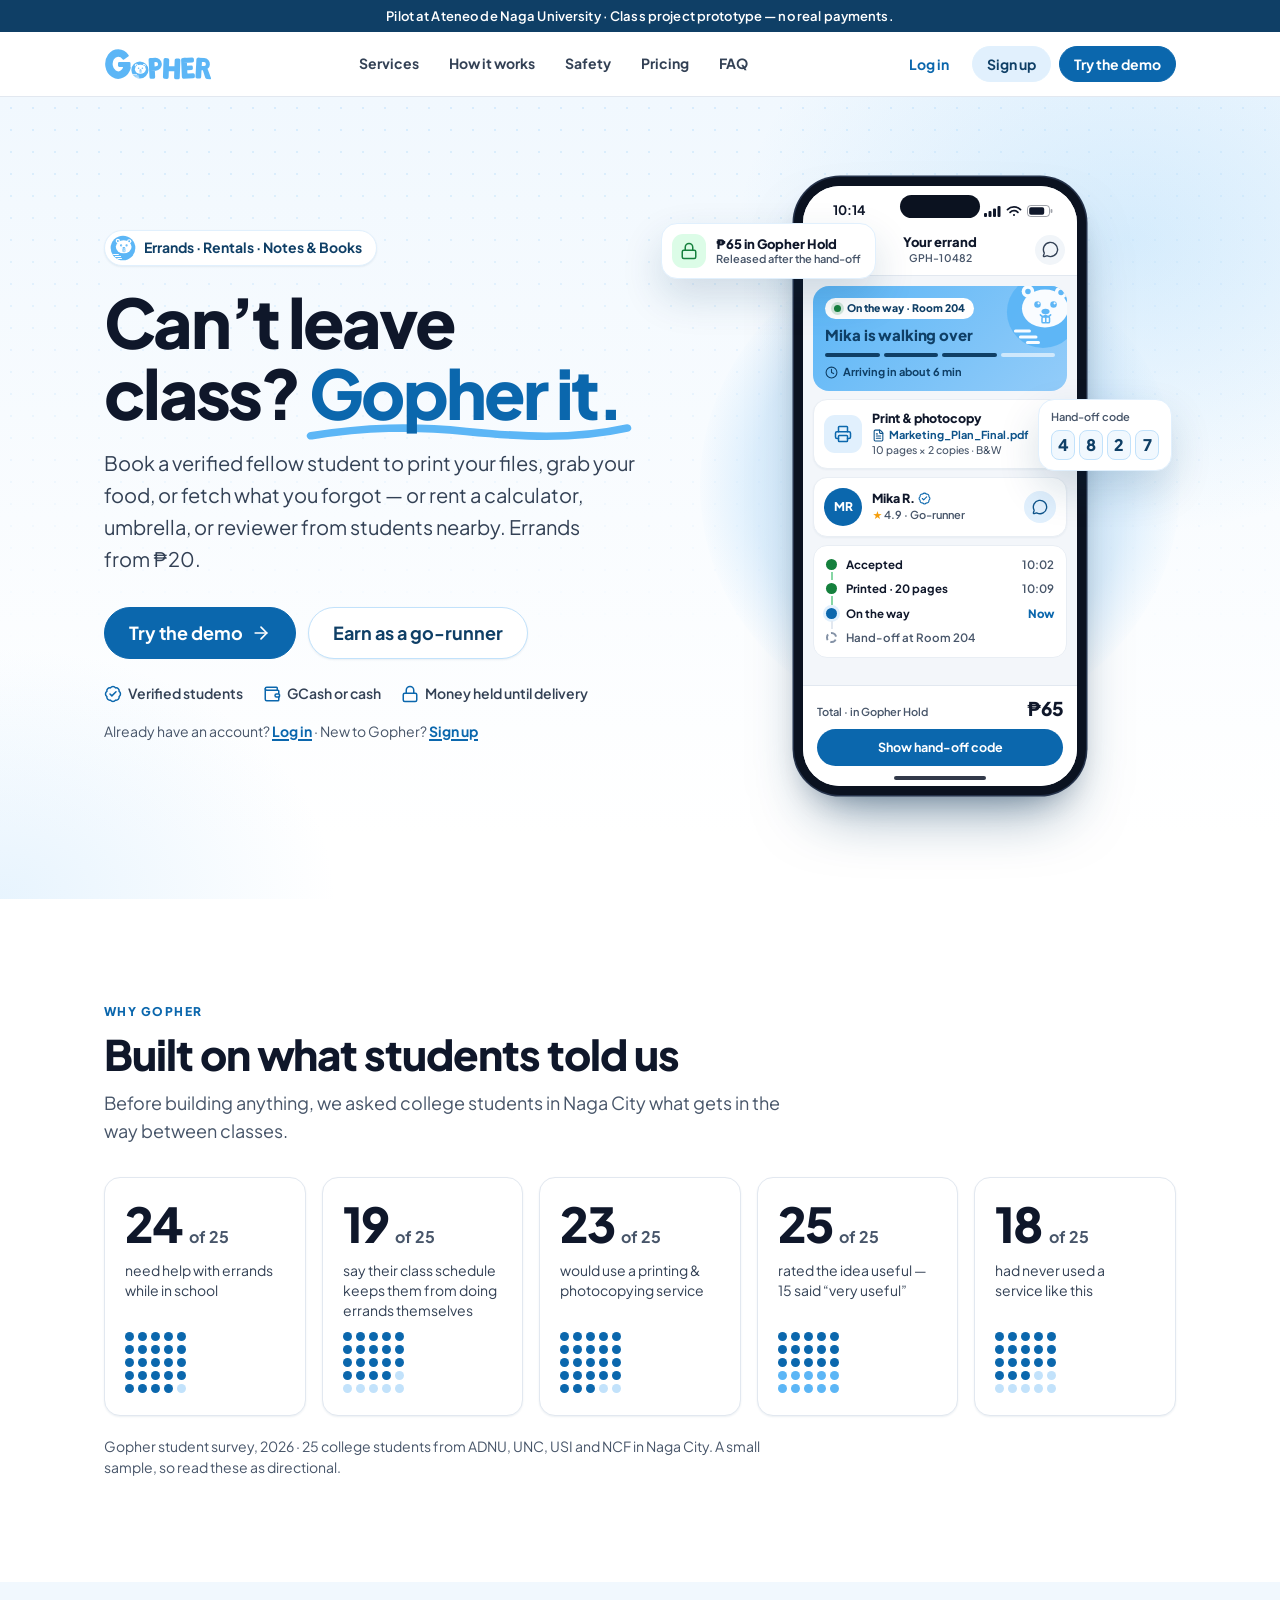
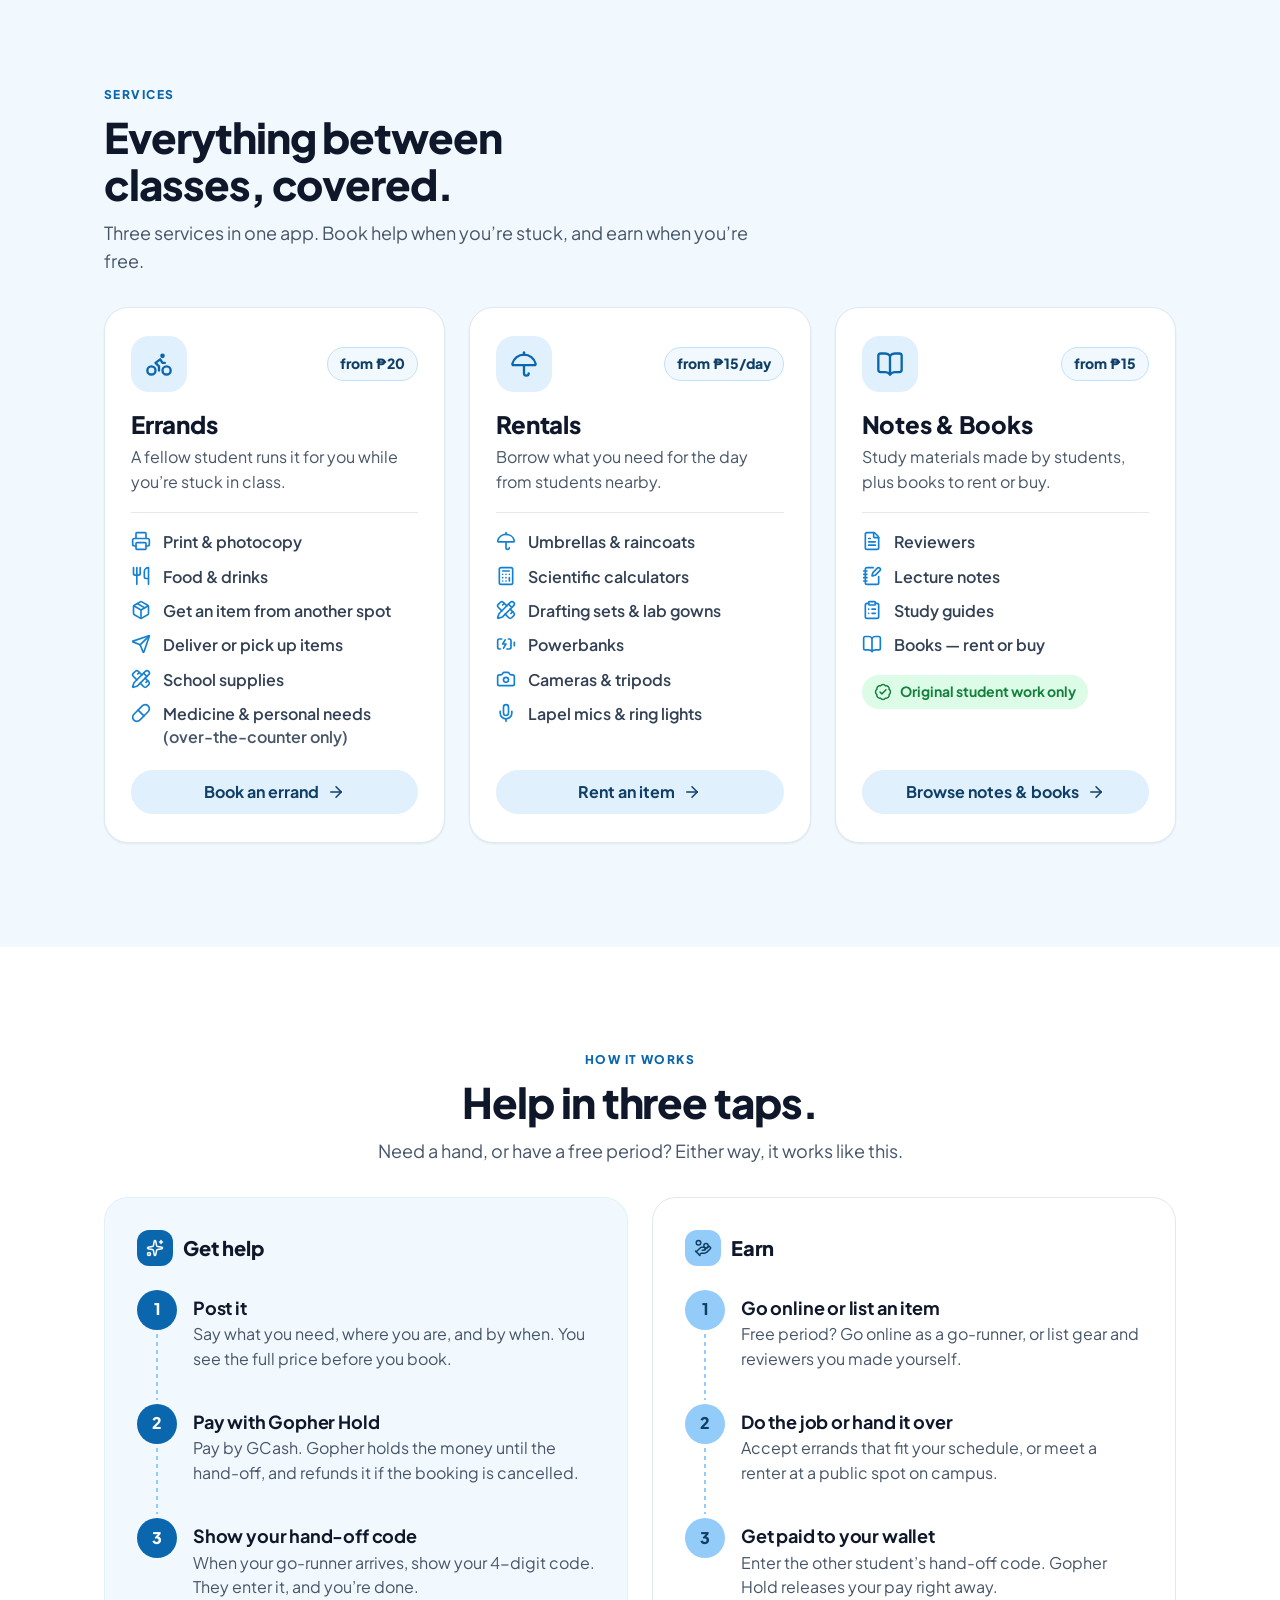
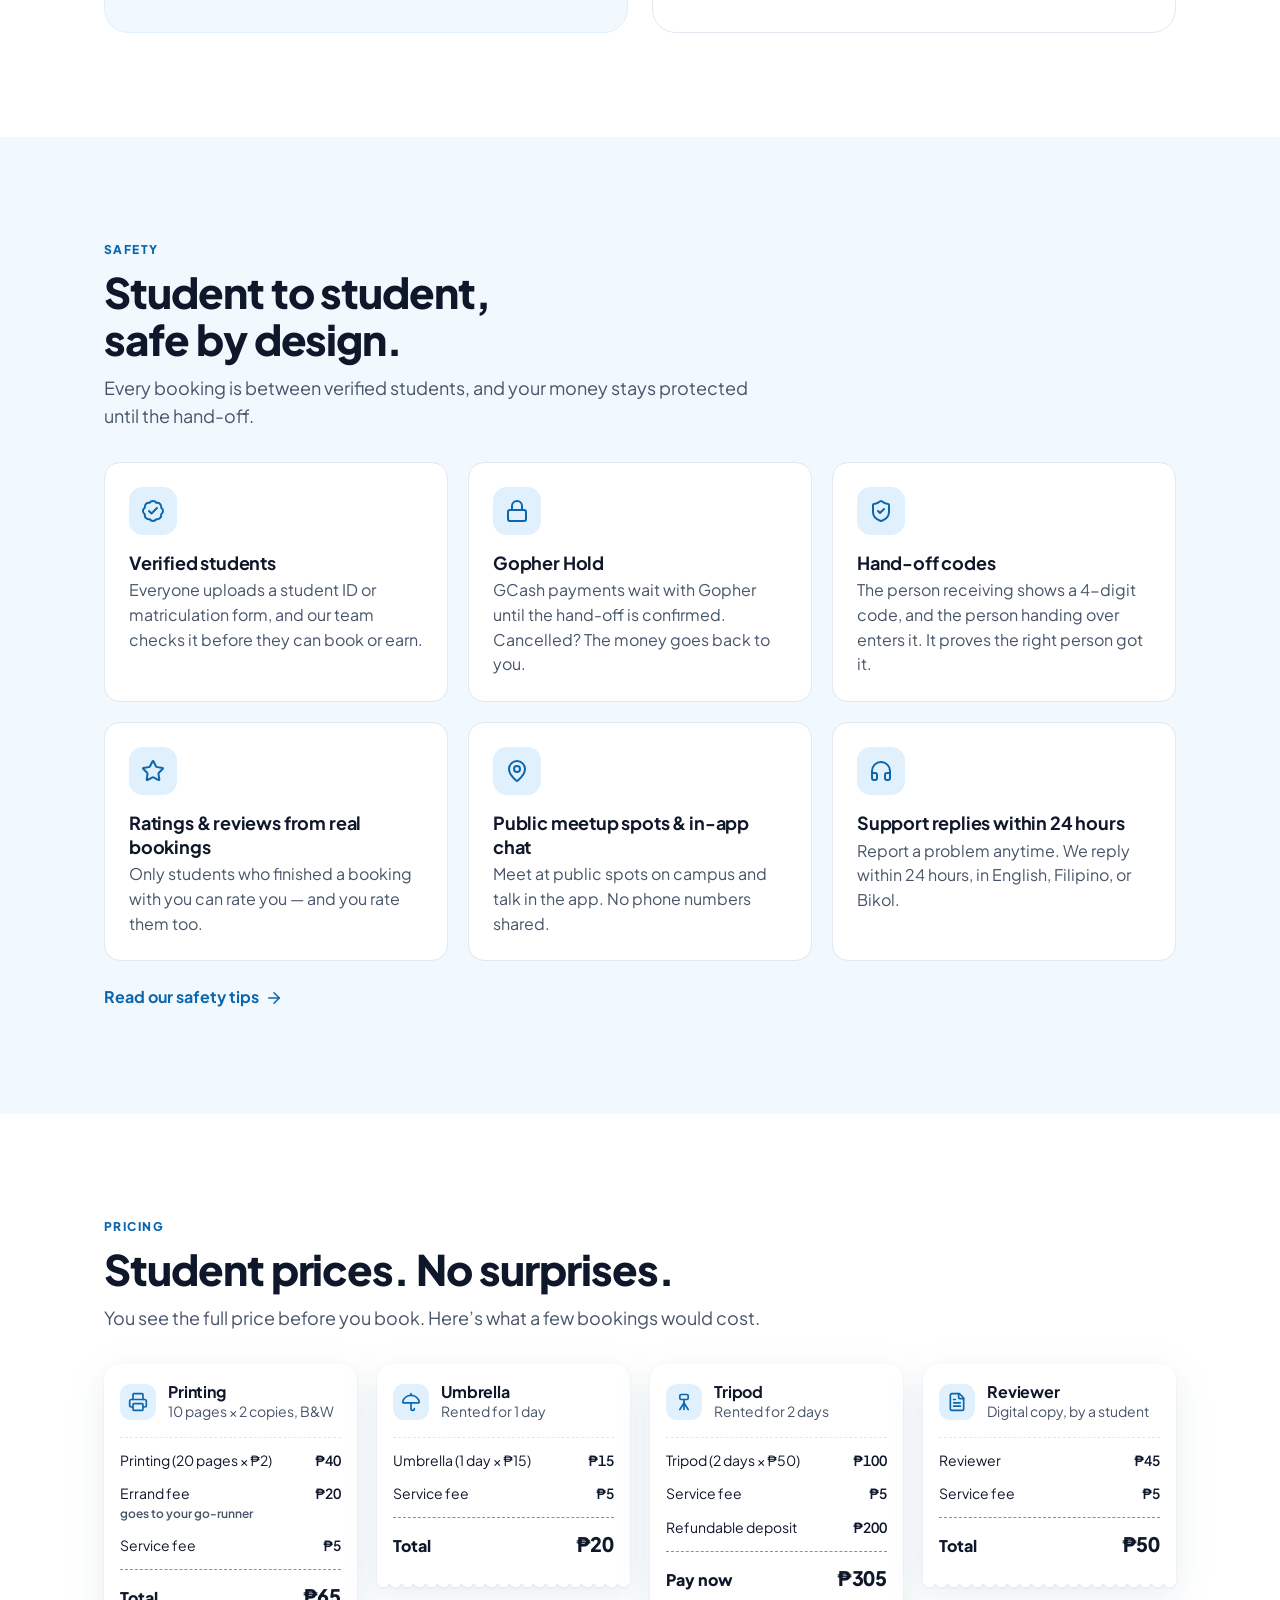
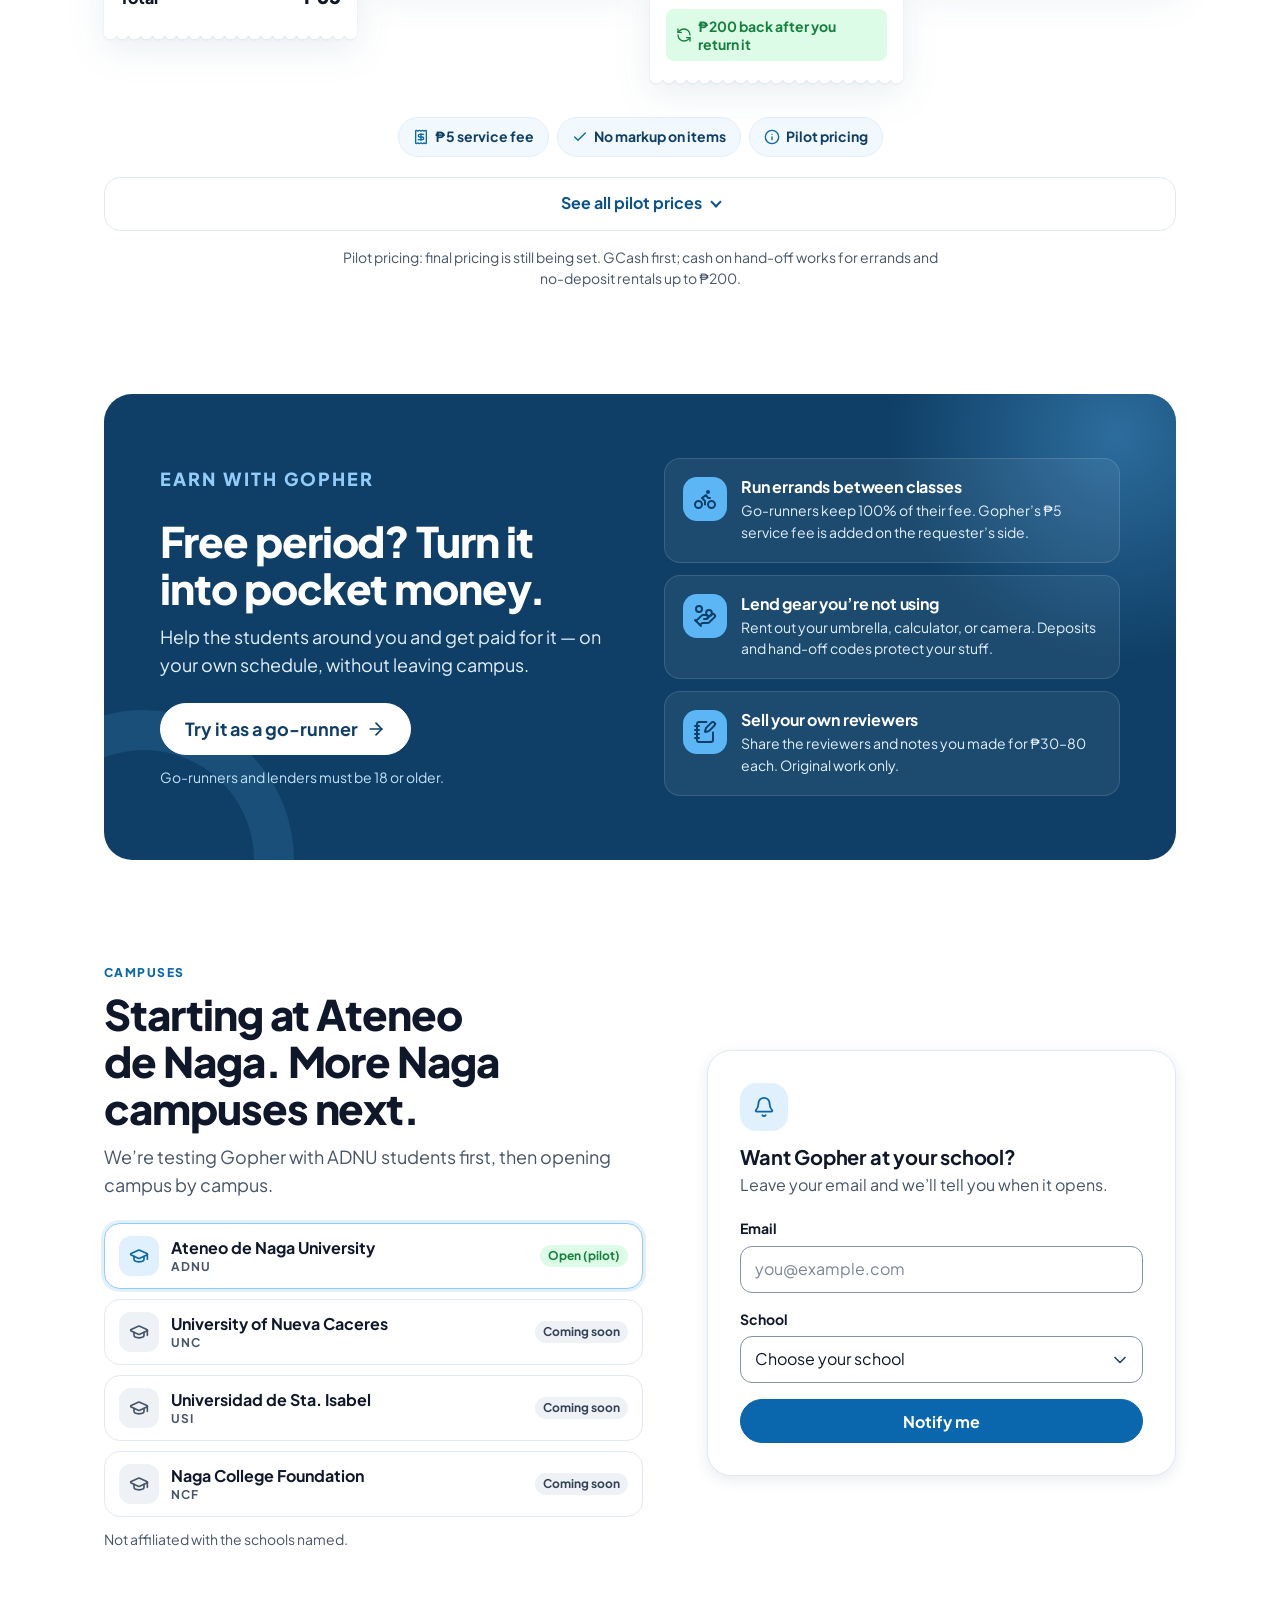
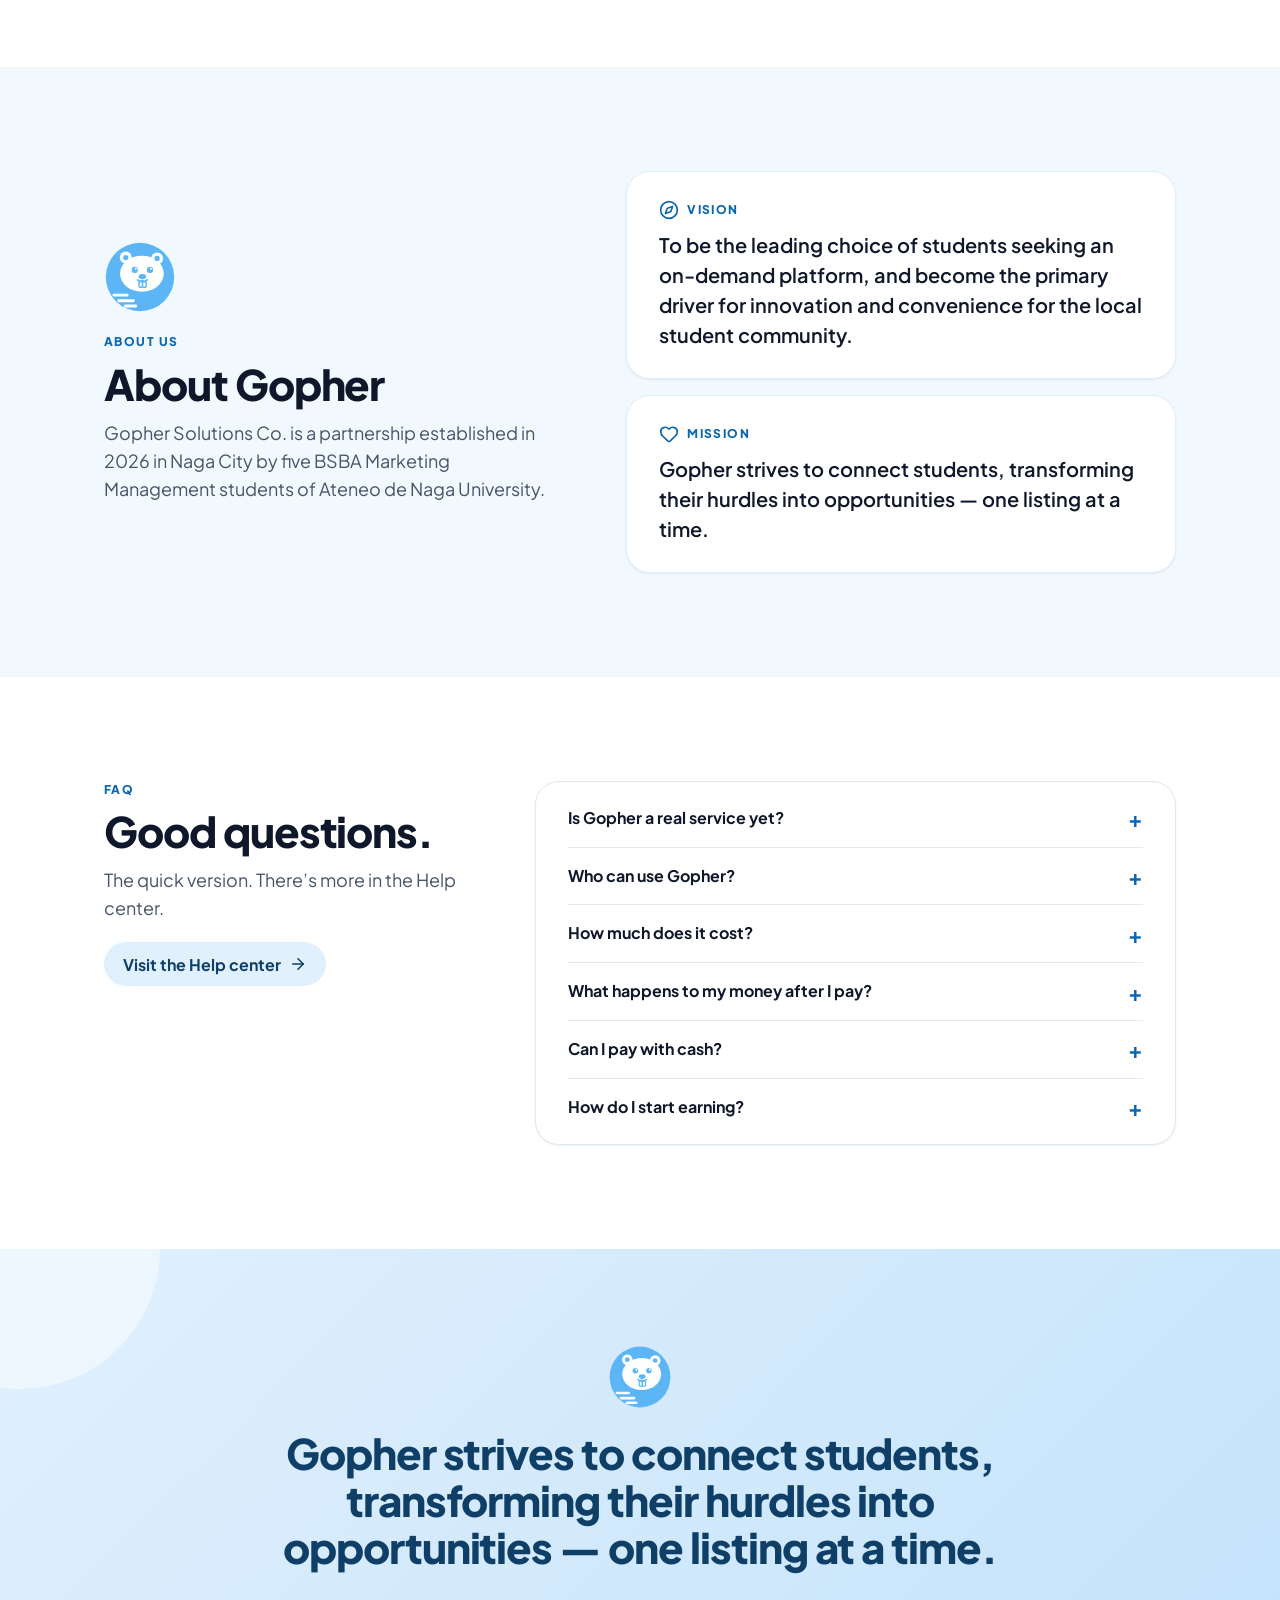
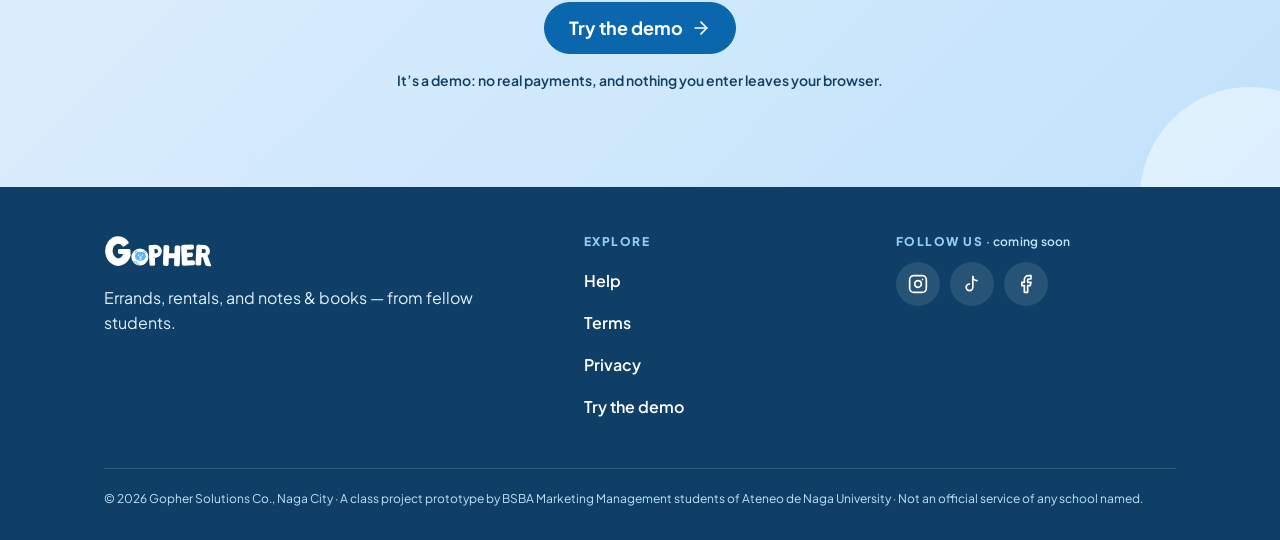
==== commit f6edf6eb: "Show Log in and Sign up on the front page; add a log-in screen Client feedback: logging in or signin" ====
--- a/index.html
+++ b/index.html
@@ -43,9 +43,14 @@
           <li><a href="#safety">Safety</a></li>
           <li><a href="#pricing">Pricing</a></li>
           <li><a href="#faq">FAQ</a></li>
+          <li class="nav-demo"><a href="app.html">Try the demo</a></li>
         </ul>
       </nav>
-      <a class="btn btn-primary btn-sm header-cta" href="app.html">Try the demo</a>
+      <div class="header-actions">
+        <a class="btn btn-ghost btn-sm header-login" href="app.html#/login">Log in</a>
+        <a class="btn btn-soft btn-sm header-signup" href="app.html#/signup">Sign up</a>
+        <a class="btn btn-primary btn-sm header-cta" href="app.html">Try the demo</a>
+      </div>
     </div>
   </header>
 
@@ -67,6 +72,7 @@
             <li><svg class="icon" width="18" height="18" viewBox="0 0 24 24" fill="none" stroke="currentColor" stroke-width="2" stroke-linecap="round" stroke-linejoin="round" aria-hidden="true" focusable="false"><path d="M19 7V4a1 1 0 0 0-1-1H5a2 2 0 0 0 0 4h15a1 1 0 0 1 1 1v4h-3a2 2 0 0 0 0 4h3a1 1 0 0 0 1-1v-2a1 1 0 0 0-1-1"/><path d="M3 5v14a2 2 0 0 0 2 2h15a1 1 0 0 0 1-1v-4"/></svg> GCash or cash</li>
             <li><svg class="icon" width="18" height="18" viewBox="0 0 24 24" fill="none" stroke="currentColor" stroke-width="2" stroke-linecap="round" stroke-linejoin="round" aria-hidden="true" focusable="false"><rect width="18" height="11" x="3" y="11" rx="2" ry="2"/><path d="M7 11V7a5 5 0 0 1 10 0v4"/></svg> Money held until delivery</li>
           </ul>
+          <p class="hero-auth">Already have an account? <a href="app.html#/login">Log in</a> <span aria-hidden="true">·</span> New to Gopher? <a href="app.html#/signup">Sign up</a></p>
         </div>
 
         <div class="hero-visual" aria-hidden="true">
--- a/css/site.css
+++ b/css/site.css
@@ -27,7 +27,19 @@
 .header-inner { display: flex; align-items: center; gap: var(--sp-2); min-height: var(--site-header-h); }
 .header-inner .brand { margin-right: auto; padding: 4px 0; border-radius: var(--r-sm); }
 .header-inner .brand img { height: 32px; width: auto; }
-.header-cta { order: 2; }
+.header-actions { order: 2; display: flex; align-items: center; gap: 6px; }
+.header-actions .btn { white-space: nowrap; }
+/* Phones: Log in + Sign up stay visible; "Try the demo" lives in the menu and the hero. */
+.header-actions .header-cta { display: none; }
+.header-signup { --btn-bg: var(--primary); --btn-fg: #fff; --btn-bd: var(--primary); }
+.header-signup:hover { --btn-bg: var(--primary-hover); --btn-bd: var(--primary-hover); }
+.hero-auth { margin: var(--sp-4) 0 0; font-size: var(--fs-sm); color: var(--ink-muted); }
+.hero-auth a { font-weight: 700; }
+@media (max-width: 380px) {
+  .header-actions { gap: 2px; }
+  .header-actions .btn-sm { padding-left: 10px; padding-right: 10px; }
+  .header-inner .brand img { height: 28px; }
+}
 .nav-toggle {
   order: 3; width: 44px; padding: 0;
   --btn-bg: transparent; --btn-bd: transparent; --btn-fg: var(--ink);
@@ -51,6 +63,11 @@
   .header-inner { gap: var(--sp-3); }
   .header-inner .brand { margin-right: 0; }
   .nav-toggle { display: none; }
+  .header-actions { gap: var(--sp-2); }
+  .header-actions .header-cta { display: inline-flex; }
+  .header-signup { --btn-bg: var(--blue-100); --btn-fg: var(--blue-900); --btn-bd: var(--blue-100); }
+  .header-signup:hover { --btn-bg: var(--blue-200); --btn-bd: var(--blue-200); }
+  .site-nav .nav-demo { display: none; }
   .site-nav, .site-nav.is-open {
     display: block; order: 1; position: static; margin: 0 auto;
     background: none; border: 0; box-shadow: none;
